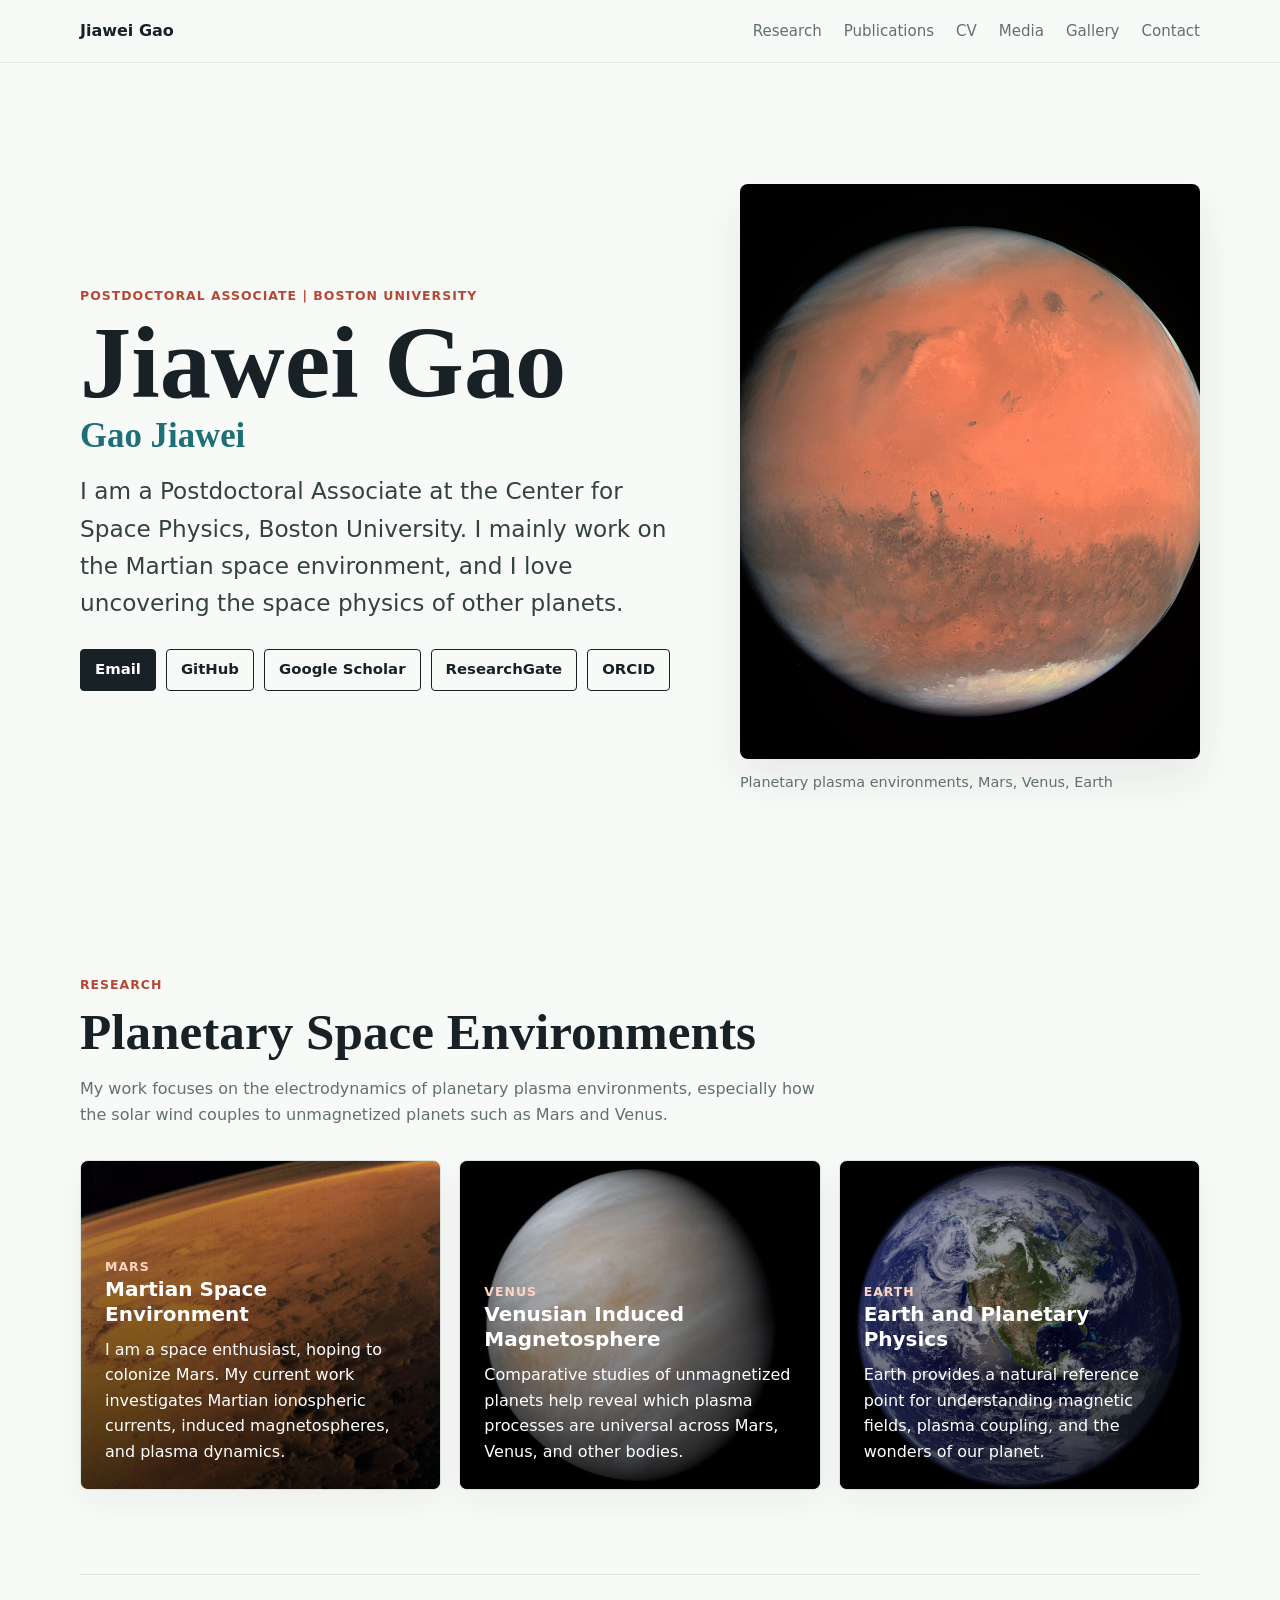
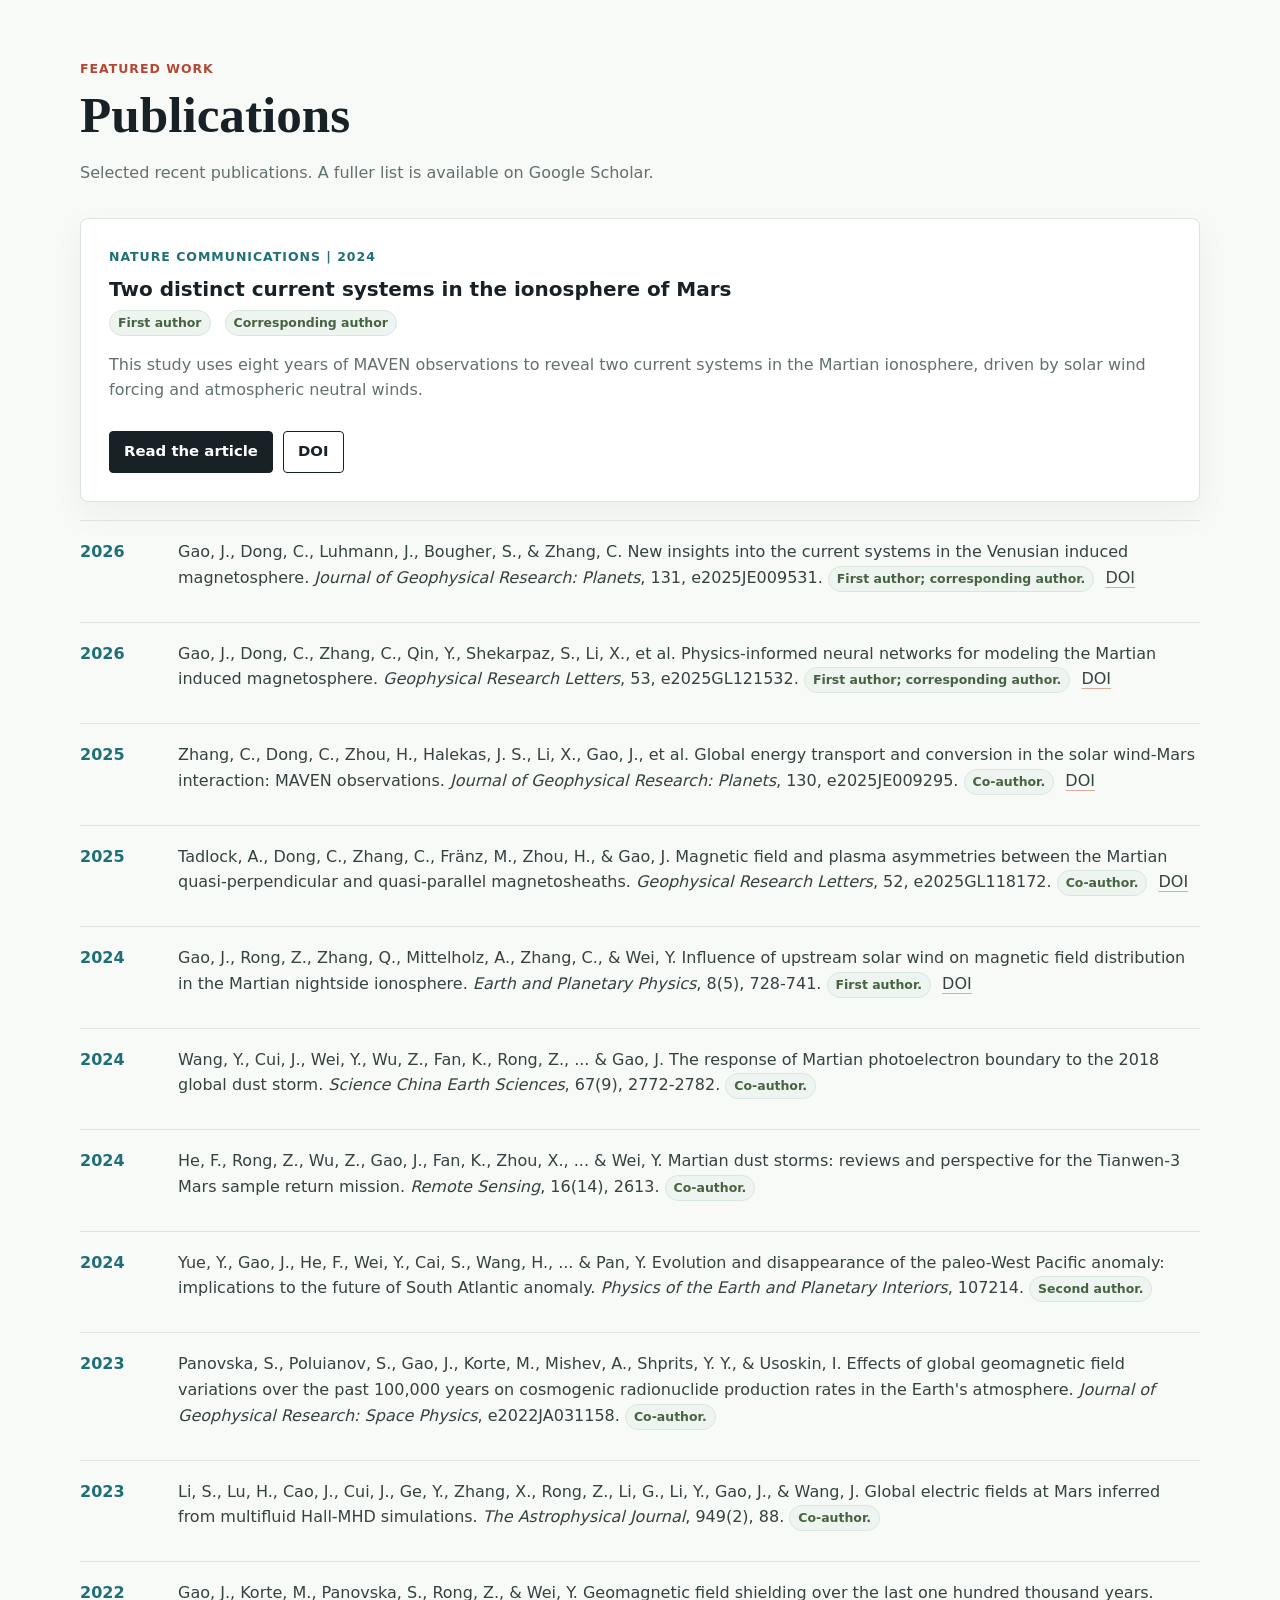
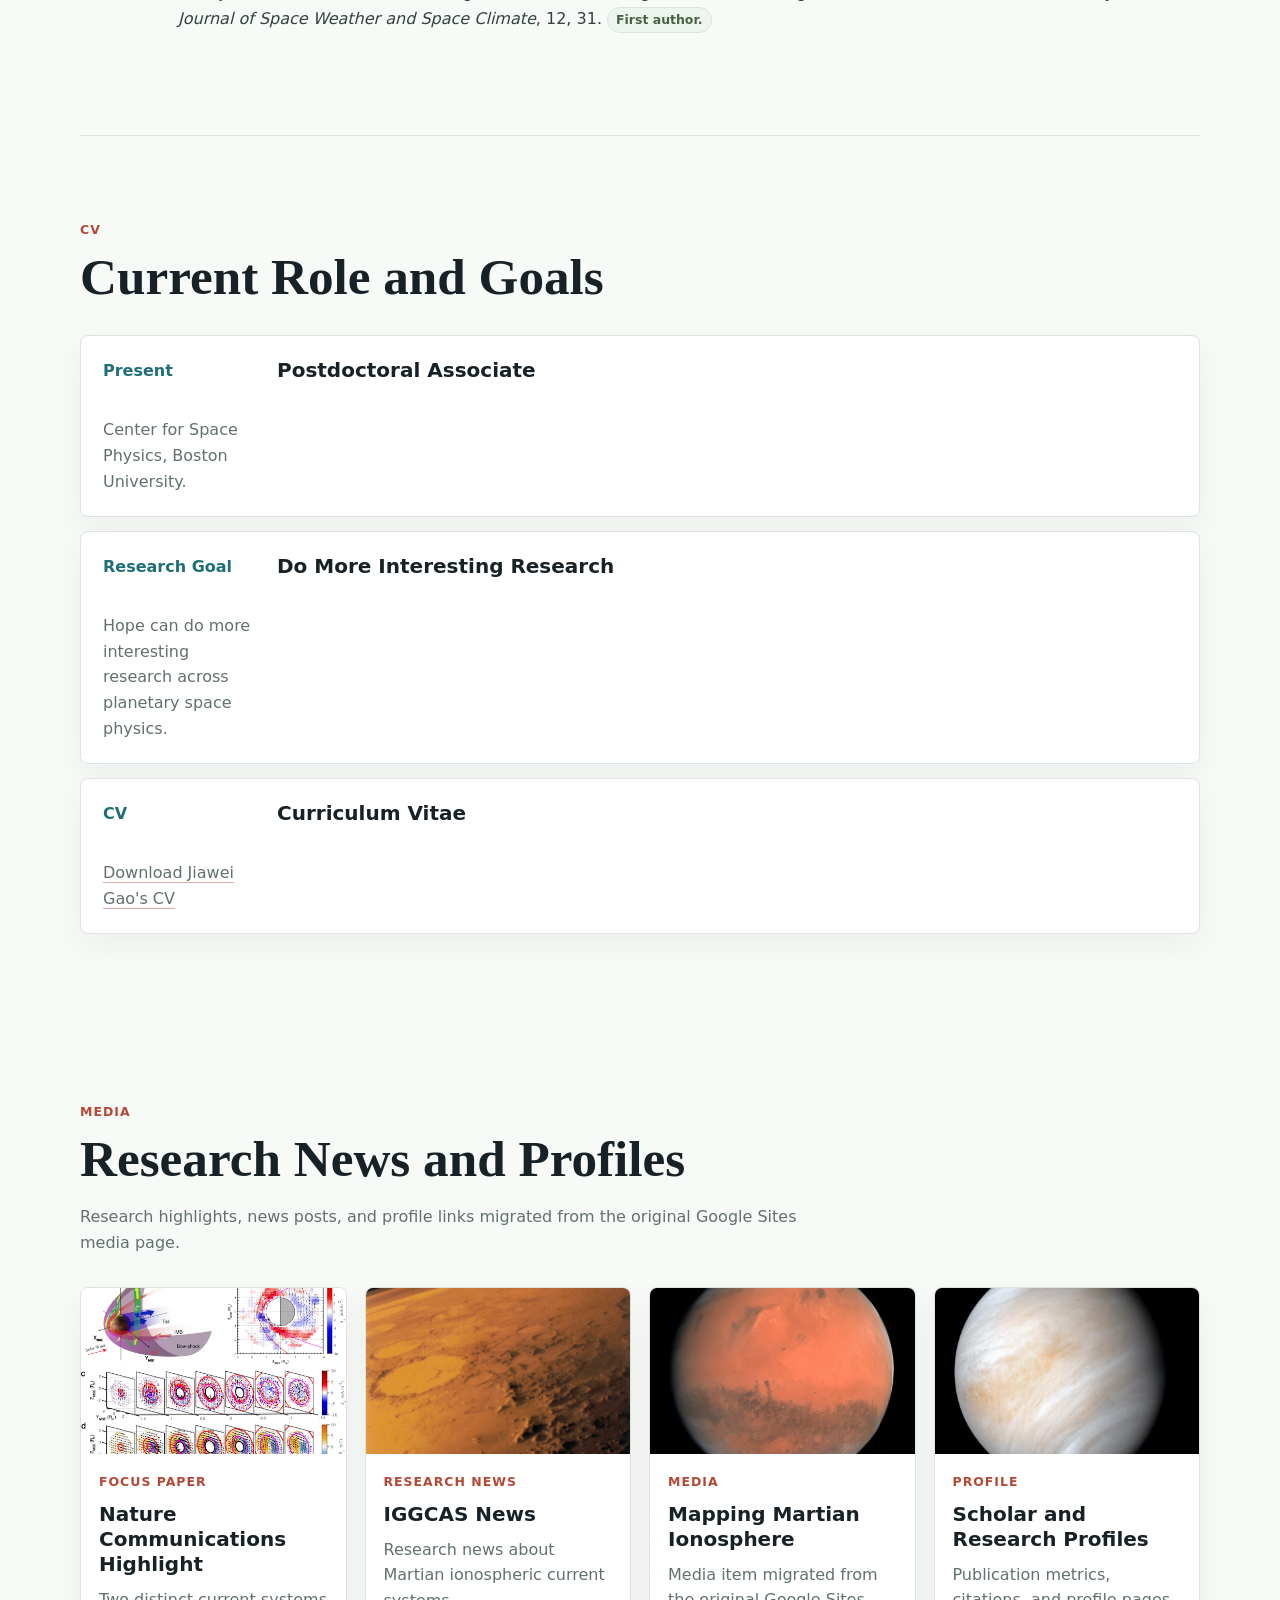
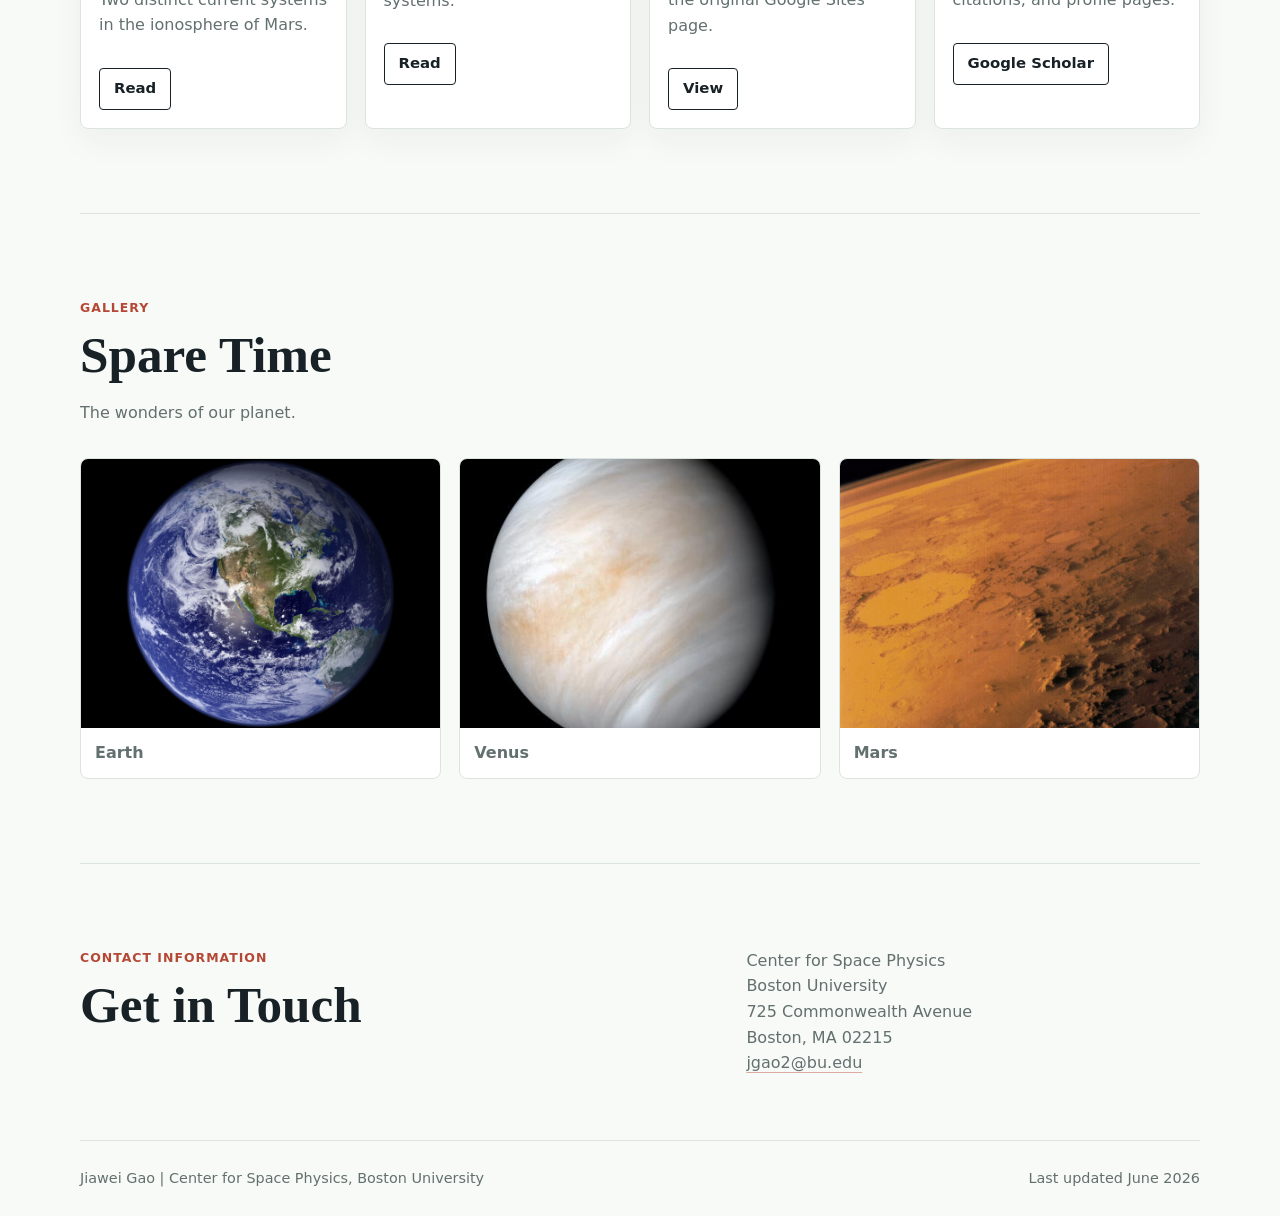
==== index.html @ 3b94fec4 "Update publication roles and remove news module" ====
<!doctype html>
<html lang="en">
  <head>
    <meta charset="utf-8">
    <meta name="viewport" content="width=device-width, initial-scale=1">
    <meta name="description" content="Jiawei Gao's academic homepage: planetary space environments, Martian ionosphere, and space plasma physics.">
    <title>Jiawei Gao | Planetary Space Physics</title>
    <link rel="stylesheet" href="styles.css">
  </head>
  <body>
    <header class="site-header">
      <a class="brand" href="#home" aria-label="Jiawei Gao home">Jiawei Gao</a>
      <nav class="nav" aria-label="Main navigation">
        <a href="#research">Research</a>
        <a href="#publications">Publications</a>
        <a href="#cv">CV</a>
        <a href="#media">Media</a>
        <a href="#gallery">Gallery</a>
        <a href="#contact">Contact</a>
      </nav>
    </header>

    <main id="home">
      <section class="hero" aria-labelledby="hero-title">
        <div class="hero-copy">
          <p class="eyebrow">Postdoctoral Associate | Boston University</p>
          <h1 id="hero-title">Jiawei Gao <span>Gao Jiawei</span></h1>
          <p class="lead">
            I am a Postdoctoral Associate at the Center for Space Physics, Boston
            University. I mainly work on the Martian space environment, and I love
            uncovering the space physics of other planets.
          </p>
          <div class="hero-actions" aria-label="Profile links">
            <a href="mailto:jgao2@bu.edu">Email</a>
            <a href="https://github.com/gaojiawei321">GitHub</a>
            <a href="https://scholar.google.com/citations?hl=en&user=bQGAVBQAAAAJ">Google Scholar</a>
            <a href="https://www.researchgate.net/profile/Jiawei-Gao-6">ResearchGate</a>
            <a href="https://orcid.org/0000-0003-4432-1132">ORCID</a>
          </div>
        </div>
        <figure class="hero-visual">
          <img
            src="assets/images/hero-mars.jpg"
            alt="Mars in true color">
          <figcaption>Planetary plasma environments, Mars, Venus, Earth</figcaption>
        </figure>
      </section>

      <section id="research" class="section" aria-labelledby="research-title">
        <div class="section-heading">
          <p class="section-kicker">Research</p>
          <h2 id="research-title">Planetary Space Environments</h2>
          <p>
            My work focuses on the electrodynamics of planetary plasma environments,
            especially how the solar wind couples to unmagnetized planets such as
            Mars and Venus.
          </p>
        </div>
        <div class="research-grid">
          <article class="research-card mars">
            <p class="tag">Mars</p>
            <h3>Martian Space Environment</h3>
            <p>
              I am a space enthusiast, hoping to colonize Mars. My current work
              investigates Martian ionospheric currents, induced magnetospheres,
              and plasma dynamics.
            </p>
          </article>
          <article class="research-card venus">
            <p class="tag">Venus</p>
            <h3>Venusian Induced Magnetosphere</h3>
            <p>
              Comparative studies of unmagnetized planets help reveal which
              plasma processes are universal across Mars, Venus, and other bodies.
            </p>
          </article>
          <article class="research-card earth">
            <p class="tag">Earth</p>
            <h3>Earth and Planetary Physics</h3>
            <p>
              Earth provides a natural reference point for understanding magnetic
              fields, plasma coupling, and the wonders of our planet.
            </p>
          </article>
        </div>
      </section>

      <section id="publications" class="section publications-section" aria-labelledby="publications-title">
        <div class="section-heading">
          <p class="section-kicker">Featured Work</p>
          <h2 id="publications-title">Publications</h2>
          <p>Selected recent publications. A fuller list is available on Google Scholar.</p>
        </div>
        <article class="publication">
          <p class="journal">Nature Communications | 2024</p>
          <h3>Two distinct current systems in the ionosphere of Mars</h3>
          <div class="role-tags">
            <span>First author</span>
            <span>Corresponding author</span>
          </div>
          <p>
            This study uses eight years of MAVEN observations to reveal two
            current systems in the Martian ionosphere, driven by solar wind
            forcing and atmospheric neutral winds.
          </p>
          <div class="publication-links">
            <a href="https://www.nature.com/articles/s41467-024-54073-9">Read the article</a>
            <a href="https://doi.org/10.1038/s41467-024-54073-9">DOI</a>
          </div>
        </article>
        <div class="publication-list">
          <article>
            <span>2026</span>
            <p>
              Gao, J., Dong, C., Luhmann, J., Bougher, S., & Zhang, C. New insights into the current systems in the Venusian induced magnetosphere. <em>Journal of Geophysical Research: Planets</em>, 131, e2025JE009531.
              <strong>First author; corresponding author.</strong>
              <a href="https://doi.org/10.1029/2025JE009531">DOI</a>
            </p>
          </article>
          <article>
            <span>2026</span>
            <p>
              Gao, J., Dong, C., Zhang, C., Qin, Y., Shekarpaz, S., Li, X., et al. Physics-informed neural networks for modeling the Martian induced magnetosphere. <em>Geophysical Research Letters</em>, 53, e2025GL121532.
              <strong>First author; corresponding author.</strong>
              <a href="https://doi.org/10.1029/2025GL121532">DOI</a>
            </p>
          </article>
          <article>
            <span>2025</span>
            <p>
              Zhang, C., Dong, C., Zhou, H., Halekas, J. S., Li, X., Gao, J., et al. Global energy transport and conversion in the solar wind-Mars interaction: MAVEN observations. <em>Journal of Geophysical Research: Planets</em>, 130, e2025JE009295.
              <strong>Co-author.</strong>
              <a href="https://doi.org/10.1029/2025JE009295">DOI</a>
            </p>
          </article>
          <article>
            <span>2025</span>
            <p>
              Tadlock, A., Dong, C., Zhang, C., Fränz, M., Zhou, H., & Gao, J. Magnetic field and plasma asymmetries between the Martian quasi-perpendicular and quasi-parallel magnetosheaths. <em>Geophysical Research Letters</em>, 52, e2025GL118172.
              <strong>Co-author.</strong>
              <a href="https://doi.org/10.1029/2025GL118172">DOI</a>
            </p>
          </article>
          <article>
            <span>2024</span>
            <p>
              Gao, J., Rong, Z., Zhang, Q., Mittelholz, A., Zhang, C., & Wei, Y. Influence of upstream solar wind on magnetic field distribution in the Martian nightside ionosphere. <em>Earth and Planetary Physics</em>, 8(5), 728-741.
              <strong>First author.</strong>
              <a href="https://doi.org/10.26464/epp2024052">DOI</a>
            </p>
          </article>
          <article>
            <span>2024</span>
            <p>Wang, Y., Cui, J., Wei, Y., Wu, Z., Fan, K., Rong, Z., ... & Gao, J. The response of Martian photoelectron boundary to the 2018 global dust storm. <em>Science China Earth Sciences</em>, 67(9), 2772-2782. <strong>Co-author.</strong></p>
          </article>
          <article>
            <span>2024</span>
            <p>He, F., Rong, Z., Wu, Z., Gao, J., Fan, K., Zhou, X., ... & Wei, Y. Martian dust storms: reviews and perspective for the Tianwen-3 Mars sample return mission. <em>Remote Sensing</em>, 16(14), 2613. <strong>Co-author.</strong></p>
          </article>
          <article>
            <span>2024</span>
            <p>Yue, Y., Gao, J., He, F., Wei, Y., Cai, S., Wang, H., ... & Pan, Y. Evolution and disappearance of the paleo-West Pacific anomaly: implications to the future of South Atlantic anomaly. <em>Physics of the Earth and Planetary Interiors</em>, 107214. <strong>Second author.</strong></p>
          </article>
          <article>
            <span>2023</span>
            <p>Panovska, S., Poluianov, S., Gao, J., Korte, M., Mishev, A., Shprits, Y. Y., & Usoskin, I. Effects of global geomagnetic field variations over the past 100,000 years on cosmogenic radionuclide production rates in the Earth's atmosphere. <em>Journal of Geophysical Research: Space Physics</em>, e2022JA031158. <strong>Co-author.</strong></p>
          </article>
          <article>
            <span>2023</span>
            <p>Li, S., Lu, H., Cao, J., Cui, J., Ge, Y., Zhang, X., Rong, Z., Li, G., Li, Y., Gao, J., & Wang, J. Global electric fields at Mars inferred from multifluid Hall-MHD simulations. <em>The Astrophysical Journal</em>, 949(2), 88. <strong>Co-author.</strong></p>
          </article>
          <article>
            <span>2022</span>
            <p>Gao, J., Korte, M., Panovska, S., Rong, Z., & Wei, Y. Geomagnetic field shielding over the last one hundred thousand years. <em>Journal of Space Weather and Space Climate</em>, 12, 31. <strong>First author.</strong></p>
          </article>
        </div>
      </section>

      <section id="cv" class="section cv-section" aria-labelledby="cv-title">
        <div class="section-heading">
          <p class="section-kicker">CV</p>
          <h2 id="cv-title">Current Role and Goals</h2>
        </div>
        <div class="timeline">
          <article>
            <span>Present</span>
            <h3>Postdoctoral Associate</h3>
            <p>Center for Space Physics, Boston University.</p>
          </article>
          <article>
            <span>Research Goal</span>
            <h3>Do More Interesting Research</h3>
            <p>Hope can do more interesting research across planetary space physics.</p>
          </article>
          <article>
            <span>CV</span>
            <h3>Curriculum Vitae</h3>
            <p><a href="assets/CV_JiaweiGao_202604.pdf">Download Jiawei Gao's CV</a></p>
          </article>
        </div>
      </section>

      <section id="media" class="section media-section" aria-labelledby="media-title">
        <div class="section-heading">
          <p class="section-kicker">Media</p>
          <h2 id="media-title">Research News and Profiles</h2>
          <p>
            Research highlights, news posts, and profile links migrated from the
            original Google Sites media page.
          </p>
        </div>
        <div class="media-grid">
          <article class="media-card">
            <img src="assets/images/media-nature-focus.jpg" alt="Nature Communications article preview">
            <div>
              <p class="tag">Focus Paper</p>
              <h3>Nature Communications Highlight</h3>
              <p>Two distinct current systems in the ionosphere of Mars.</p>
              <a href="https://www.nature.com/articles/s41467-024-54073-9">Read</a>
            </div>
          </article>
          <article class="media-card">
            <img src="assets/images/mars-atmosphere.jpg" alt="Mars atmosphere">
            <div>
              <p class="tag">Research News</p>
              <h3>IGGCAS News</h3>
              <p>Research news about Martian ionospheric current systems.</p>
              <a href="https://english.igg.cas.cn/rh/rp/202411/t20241120_695214.html">Read</a>
            </div>
          </article>
          <article class="media-card">
            <img src="assets/images/hero-mars.jpg" alt="Mars">
            <div>
              <p class="tag">Media</p>
              <h3>Mapping Martian Ionosphere</h3>
              <p>Media item migrated from the original Google Sites page.</p>
              <a href="https://sites.google.com/view/jiaweigao/media">View</a>
            </div>
          </article>
          <article class="media-card">
            <img src="assets/images/venus.png" alt="Venus">
            <div>
              <p class="tag">Profile</p>
              <h3>Scholar and Research Profiles</h3>
              <p>Publication metrics, citations, and profile pages.</p>
              <a href="https://scholar.google.com/citations?hl=en&user=bQGAVBQAAAAJ">Google Scholar</a>
            </div>
          </article>
        </div>
      </section>

      <section id="gallery" class="section gallery-section" aria-labelledby="gallery-title">
        <div class="section-heading">
          <p class="section-kicker">Gallery</p>
          <h2 id="gallery-title">Spare Time</h2>
          <p>The wonders of our planet.</p>
        </div>
        <div class="gallery-grid">
          <figure>
            <img src="assets/images/earth.jpg" alt="Earth from space">
            <figcaption>Earth</figcaption>
          </figure>
          <figure>
            <img src="assets/images/venus.png" alt="Venus">
            <figcaption>Venus</figcaption>
          </figure>
          <figure>
            <img src="assets/images/mars-atmosphere.jpg" alt="Mars with its atmosphere visible at the limb">
            <figcaption>Mars</figcaption>
          </figure>
        </div>
      </section>

      <section id="contact" class="section contact-section" aria-labelledby="contact-title">
        <div>
          <p class="section-kicker">Contact Information</p>
          <h2 id="contact-title">Get in Touch</h2>
        </div>
        <address>
          Center for Space Physics<br>
          Boston University<br>
          725 Commonwealth Avenue<br>
          Boston, MA 02215<br>
          <a href="mailto:jgao2@bu.edu">jgao2@bu.edu</a>
        </address>
      </section>
    </main>

    <footer class="site-footer">
      <p>Jiawei Gao | Center for Space Physics, Boston University</p>
      <p>Last updated June 2026</p>
    </footer>
  </body>
</html>
---- styles.css ----
:root {
  --ink: #172126;
  --muted: #62706f;
  --line: #dce4df;
  --paper: #f8faf7;
  --panel: #ffffff;
  --accent: #b54835;
  --accent-2: #1f6f78;
  --accent-3: #486341;
  --shadow: 0 20px 45px rgba(24, 36, 34, 0.08);
}

* {
  box-sizing: border-box;
}

html {
  scroll-behavior: smooth;
}

body {
  margin: 0;
  background: var(--paper);
  color: var(--ink);
  font-family: Inter, ui-sans-serif, system-ui, -apple-system, BlinkMacSystemFont, "Segoe UI", sans-serif;
  line-height: 1.6;
}

a {
  color: inherit;
  text-decoration-color: rgba(181, 72, 53, 0.45);
  text-decoration-thickness: 1px;
  text-underline-offset: 4px;
}

a:hover {
  color: var(--accent);
}

img {
  display: block;
  width: 100%;
}

.site-header {
  position: sticky;
  top: 0;
  z-index: 10;
  display: flex;
  align-items: center;
  justify-content: space-between;
  gap: 24px;
  padding: 18px max(24px, calc((100vw - 1120px) / 2));
  background: rgba(248, 250, 247, 0.88);
  border-bottom: 1px solid rgba(220, 228, 223, 0.85);
  backdrop-filter: blur(18px);
}

.brand {
  font-weight: 800;
  text-decoration: none;
  white-space: nowrap;
}

.nav {
  display: flex;
  align-items: center;
  justify-content: flex-end;
  flex-wrap: wrap;
  gap: 10px 22px;
  color: var(--muted);
  font-size: 0.94rem;
}

.nav a {
  text-decoration: none;
}

.hero,
.section,
.notice {
  width: min(1120px, calc(100% - 48px));
  margin: 0 auto;
}

.hero {
  display: grid;
  grid-template-columns: minmax(0, 1.05fr) minmax(320px, 0.8fr);
  gap: 56px;
  align-items: center;
  min-height: calc(100vh - 72px);
  padding: 72px 0 48px;
}

.eyebrow,
.section-kicker,
.tag,
.journal {
  margin: 0 0 10px;
  color: var(--accent);
  font-size: 0.78rem;
  font-weight: 800;
  letter-spacing: 0.08em;
  text-transform: uppercase;
}

h1,
h2,
h3,
p {
  margin-top: 0;
}

h1 {
  max-width: 760px;
  margin-bottom: 20px;
  font-family: Georgia, "Times New Roman", serif;
  font-size: clamp(3.25rem, 8vw, 6.6rem);
  line-height: 0.92;
  letter-spacing: 0;
}

h1 span {
  display: block;
  margin-top: 10px;
  color: var(--accent-2);
  font-size: 0.34em;
  font-family: inherit;
}

h2 {
  margin-bottom: 18px;
  font-family: Georgia, "Times New Roman", serif;
  font-size: clamp(2rem, 4vw, 3.25rem);
  line-height: 1.05;
}

h3 {
  margin-bottom: 10px;
  font-size: 1.25rem;
  line-height: 1.25;
}

.lead {
  max-width: 720px;
  color: #344240;
  font-size: clamp(1.15rem, 2vw, 1.45rem);
}

.hero-actions,
.publication-links,
.media-card a {
  display: flex;
  flex-wrap: wrap;
  gap: 10px;
  margin-top: 28px;
}

.hero-actions a,
.publication-links a,
.media-card a {
  display: inline-flex;
  min-height: 42px;
  align-items: center;
  justify-content: center;
  padding: 8px 14px;
  background: var(--ink);
  color: #fff;
  border: 1px solid var(--ink);
  border-radius: 4px;
  font-size: 0.93rem;
  font-weight: 700;
  text-decoration: none;
}

.hero-actions a:nth-child(n+2),
.publication-links a:nth-child(n+2) {
  background: transparent;
  color: var(--ink);
}

.hero-actions a:hover,
.publication-links a:hover,
.media-card a:hover {
  border-color: var(--accent);
  color: var(--accent);
}

.hero-visual {
  margin: 0;
}

.hero-visual img {
  aspect-ratio: 4 / 5;
  object-fit: cover;
  border-radius: 8px;
  box-shadow: var(--shadow);
}

.hero-visual figcaption {
  margin-top: 12px;
  color: var(--muted);
  font-size: 0.9rem;
}

.notice {
  padding: 28px;
  background: #fff7f2;
  border: 1px solid #f0d9cf;
  border-radius: 8px;
}

.notice p:last-child {
  margin-bottom: 0;
}

.section {
  padding: 84px 0;
  border-bottom: 1px solid var(--line);
}

.section-heading {
  max-width: 760px;
  margin-bottom: 32px;
}

.section-heading p:last-child {
  color: var(--muted);
}

.research-grid,
.gallery-grid {
  display: grid;
  grid-template-columns: repeat(3, minmax(0, 1fr));
  gap: 18px;
}

.research-card,
.publication,
.timeline article {
  background: var(--panel);
  border: 1px solid var(--line);
  border-radius: 8px;
  box-shadow: 0 12px 32px rgba(24, 36, 34, 0.05);
}

.research-card {
  min-height: 330px;
  display: flex;
  flex-direction: column;
  justify-content: flex-end;
  padding: 24px;
  color: #fff;
  background-size: cover;
  background-position: center;
  overflow: hidden;
  position: relative;
}

.research-card::before {
  content: "";
  position: absolute;
  inset: 0;
  background: linear-gradient(180deg, rgba(0, 0, 0, 0.08), rgba(0, 0, 0, 0.72));
}

.research-card > * {
  position: relative;
}

.research-card p {
  margin-bottom: 0;
}

.research-card .tag {
  color: #ffd4c4;
}

.mars {
  background-image: url("assets/images/mars-atmosphere.jpg");
}

.venus {
  background-image: url("assets/images/venus.png");
}

.earth {
  background-image: url("assets/images/earth.jpg");
}

.publication {
  padding: 28px;
  margin-bottom: 18px;
}

.publication p {
  color: var(--muted);
}

.publication .journal {
  color: var(--accent-2);
}

.role-tags {
  display: flex;
  flex-wrap: wrap;
  gap: 8px;
  margin: -2px 0 16px;
}

.role-tags span,
.publication-list strong {
  display: inline-flex;
  align-items: center;
  margin-right: 6px;
  padding: 2px 8px;
  background: #eef5f1;
  color: var(--accent-3);
  border: 1px solid #d8e6dd;
  border-radius: 999px;
  font-size: 0.78rem;
  font-weight: 800;
  line-height: 1.6;
}

.publication-list {
  display: grid;
  gap: 12px;
}

.publication-list article {
  display: grid;
  grid-template-columns: 80px 1fr;
  gap: 18px;
  padding: 18px 0;
  border-top: 1px solid var(--line);
}

.publication-list span {
  color: var(--accent-2);
  font-weight: 800;
}

.publication-list p {
  margin-bottom: 0;
  color: #344240;
}

.cv-section {
  border-bottom: 0;
}

.timeline {
  display: grid;
  gap: 14px;
}

.timeline article {
  display: grid;
  grid-template-columns: 150px 1fr;
  gap: 24px;
  padding: 22px;
}

.timeline span {
  color: var(--accent-2);
  font-weight: 800;
}

.timeline p {
  margin-bottom: 0;
  color: var(--muted);
}

.contact-section {
  display: grid;
  grid-template-columns: 0.58fr 0.42fr;
  gap: 40px;
  align-items: start;
}

.contact-section address {
  color: var(--muted);
}

.media-grid {
  display: grid;
  grid-template-columns: repeat(4, minmax(0, 1fr));
  gap: 18px;
}

.media-card {
  overflow: hidden;
  background: var(--panel);
  border: 1px solid var(--line);
  border-radius: 8px;
  box-shadow: 0 12px 32px rgba(24, 36, 34, 0.05);
}

.media-card img {
  aspect-ratio: 16 / 10;
  object-fit: cover;
}

.media-card div {
  padding: 18px;
}

.media-card p:not(.tag) {
  color: var(--muted);
}

.media-card a {
  width: fit-content;
  margin-top: 14px;
  background: transparent;
  color: var(--ink);
}

.gallery-grid figure {
  margin: 0;
  overflow: hidden;
  background: var(--panel);
  border: 1px solid var(--line);
  border-radius: 8px;
}

.gallery-grid img {
  aspect-ratio: 4 / 3;
  object-fit: cover;
}

.gallery-grid figcaption {
  padding: 12px 14px;
  color: var(--muted);
  font-weight: 700;
}

.contact-section {
  padding-bottom: 64px;
}

address {
  font-style: normal;
}

.site-footer {
  display: flex;
  justify-content: space-between;
  gap: 20px;
  padding: 26px max(24px, calc((100vw - 1120px) / 2));
  color: var(--muted);
  font-size: 0.9rem;
}

.site-footer p {
  margin: 0;
}

@media (max-width: 860px) {
  .site-header {
    align-items: flex-start;
    flex-direction: column;
  }

  .nav {
    justify-content: flex-start;
  }

  .hero {
    grid-template-columns: 1fr;
    min-height: auto;
    padding-top: 48px;
  }

  .hero-visual img {
    aspect-ratio: 16 / 10;
  }

  .research-grid,
  .gallery-grid,
  .media-grid,
  .media-section,
  .contact-section {
    grid-template-columns: 1fr;
  }

  .publication-list article {
    grid-template-columns: 1fr;
    gap: 6px;
  }

  .timeline article {
    grid-template-columns: 1fr;
    gap: 8px;
  }
}

@media (max-width: 560px) {
  .hero,
  .section,
  .notice {
    width: min(100% - 32px, 1120px);
  }

  .hero-actions a,
  .publication-links a,
  .media-link {
    width: 100%;
  }

  .site-footer {
    flex-direction: column;
  }
}
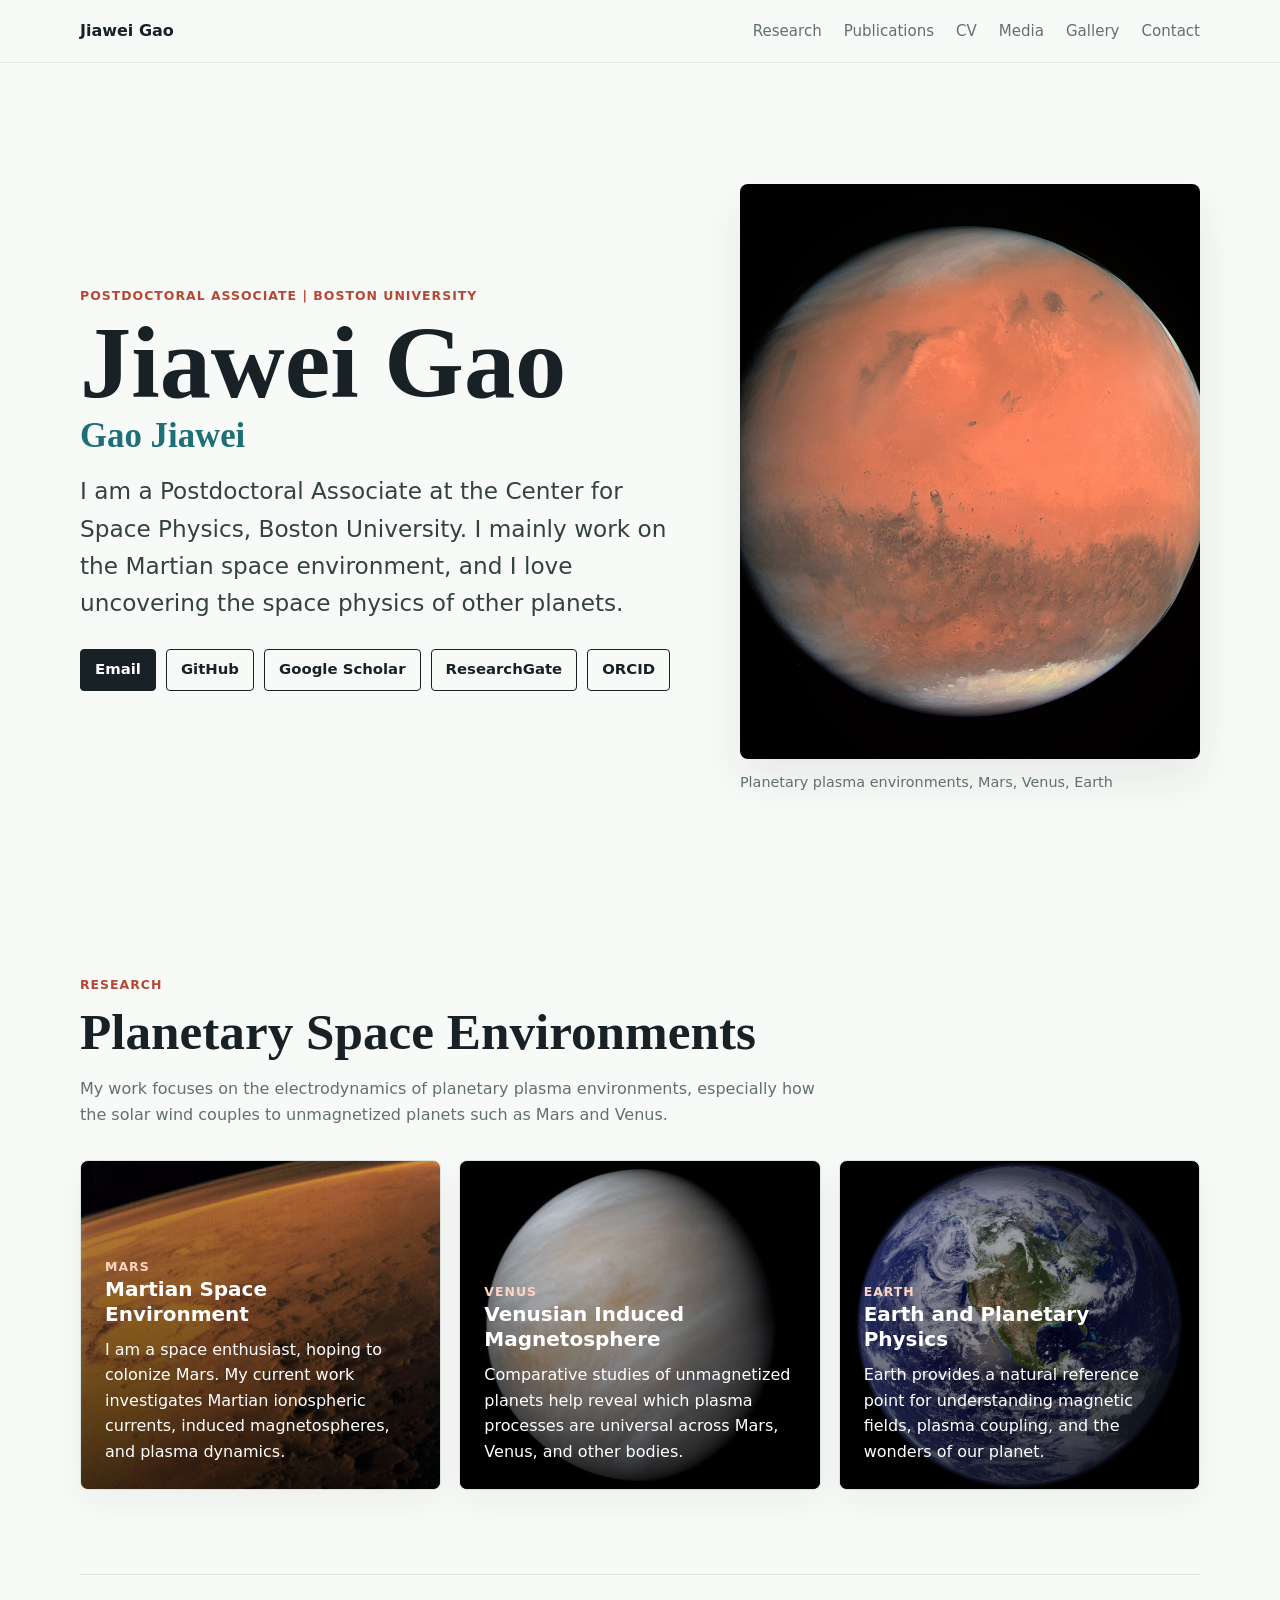
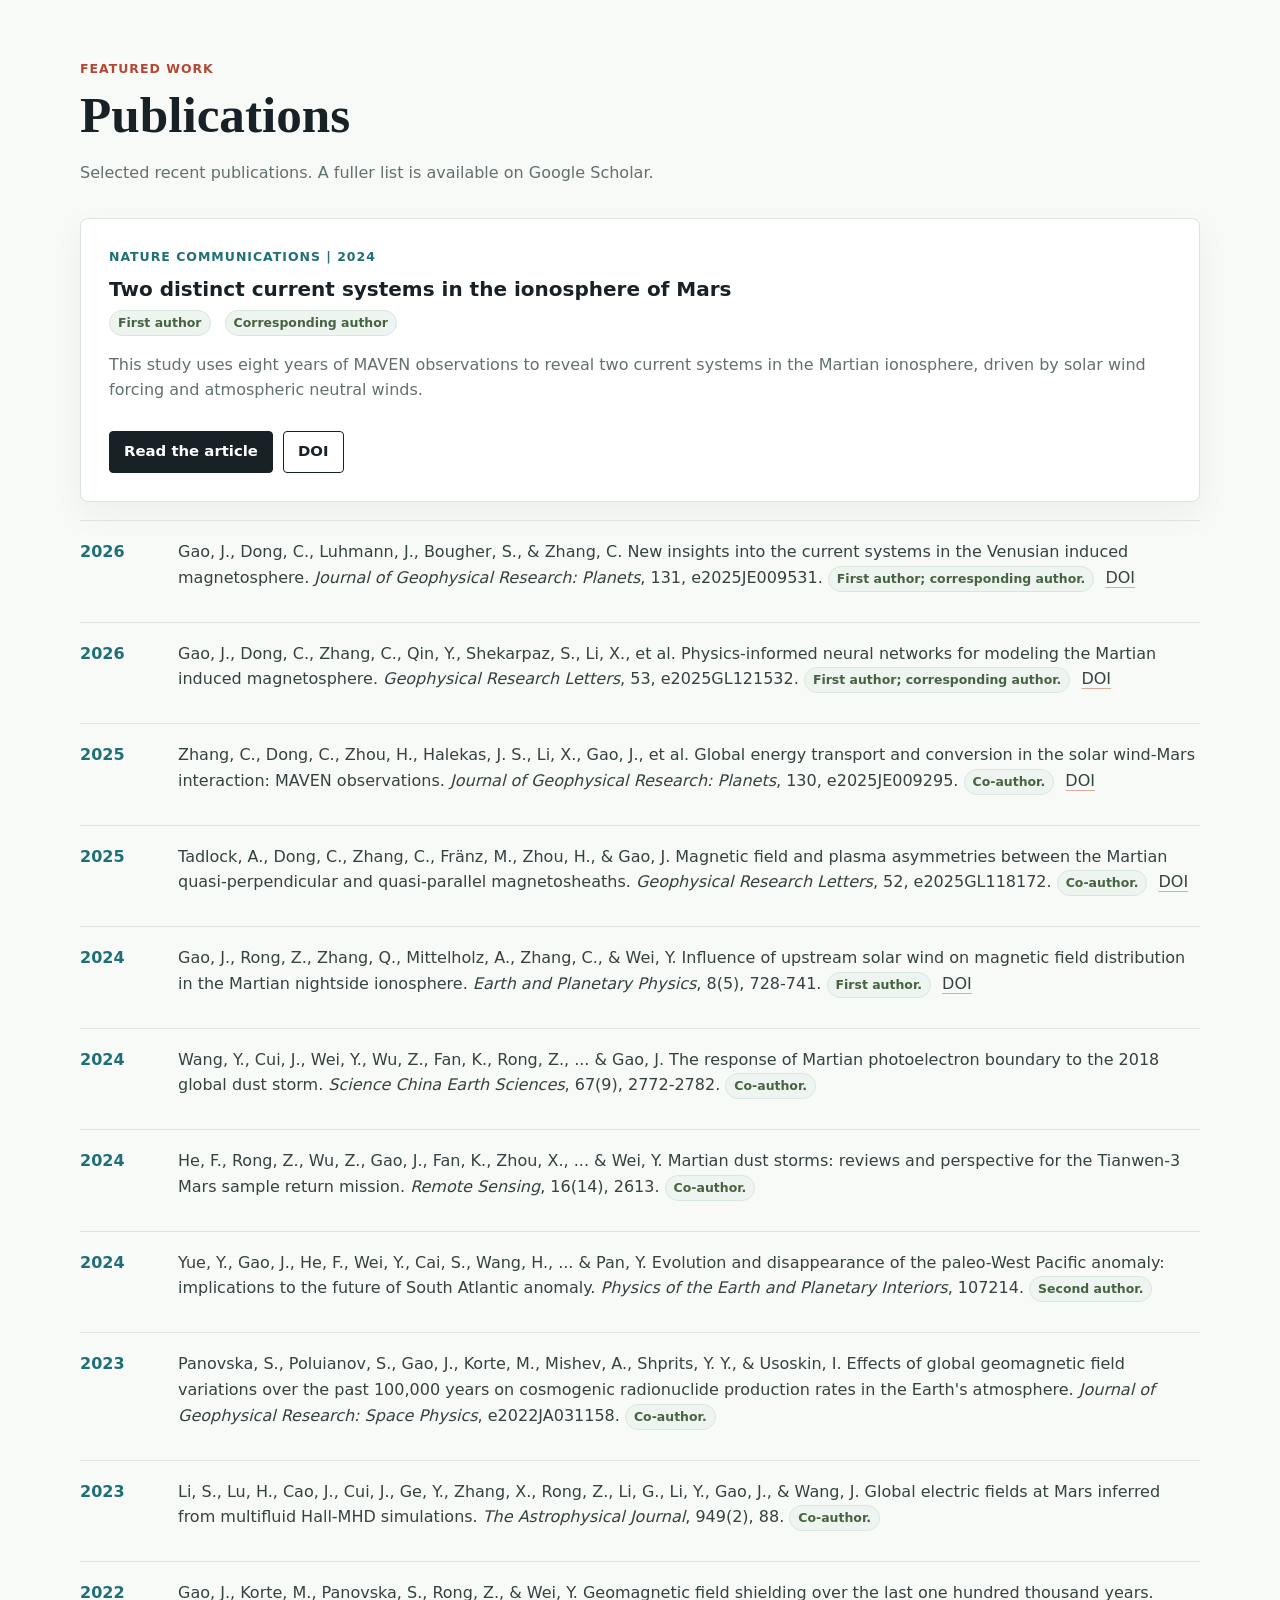
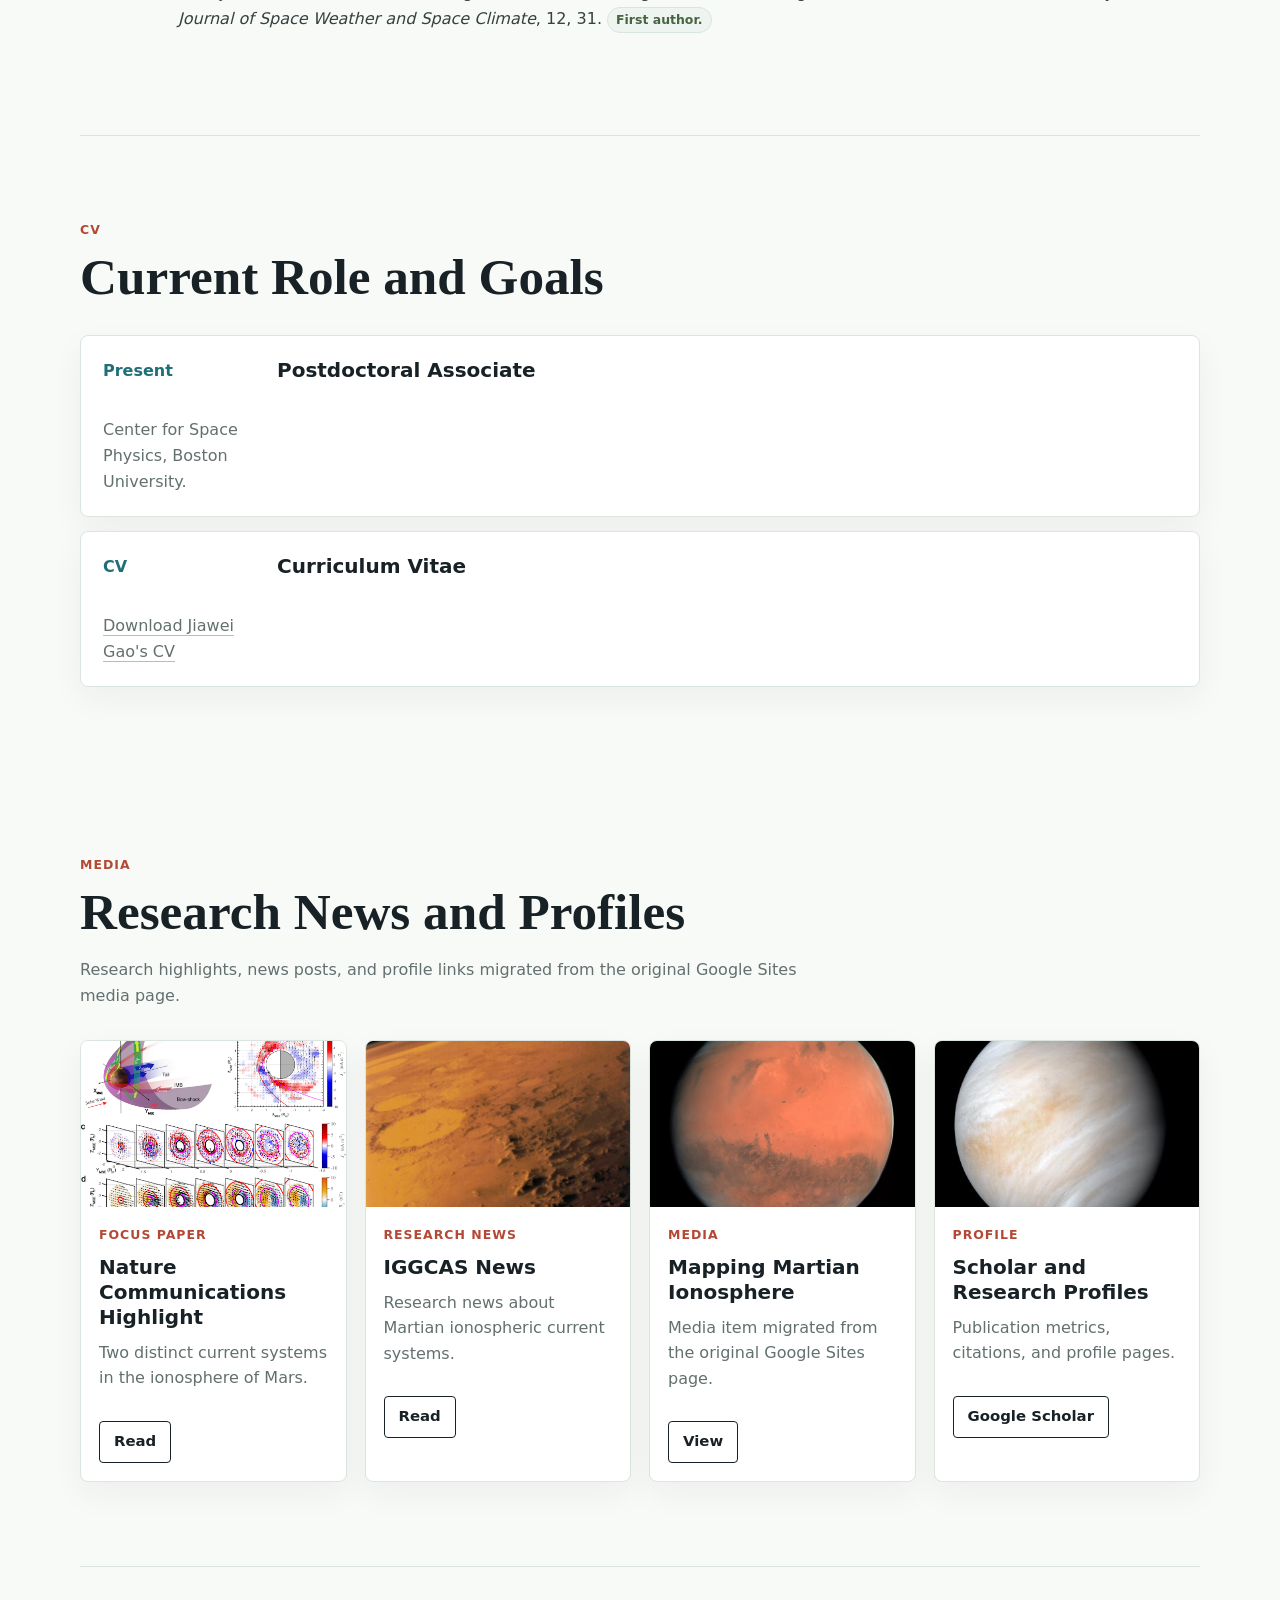
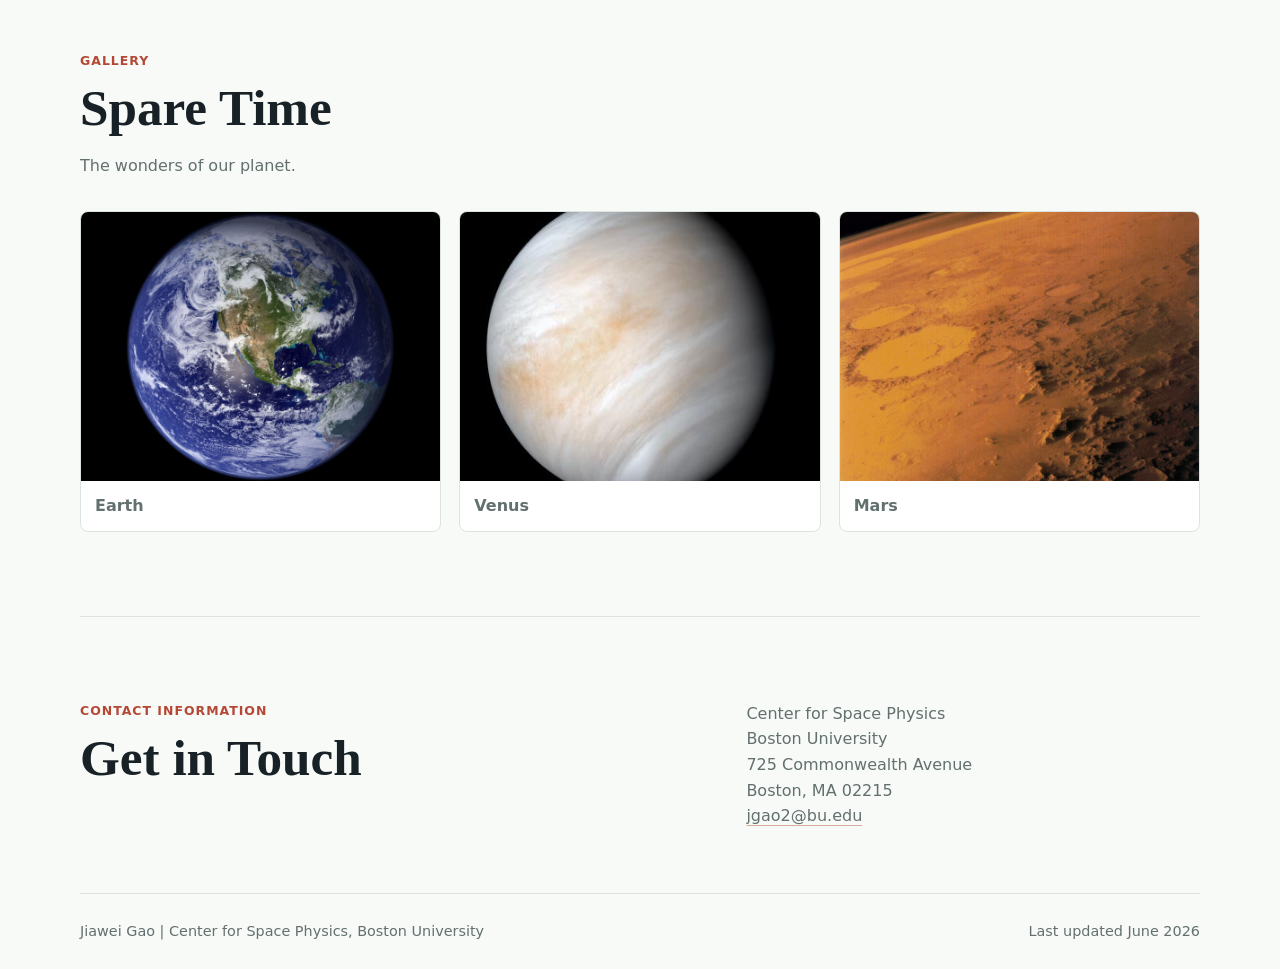
==== commit b547385c: "Remove research goal from CV section" ====
--- a/index.html
+++ b/index.html
@@ -188,11 +188,6 @@
             <p>Center for Space Physics, Boston University.</p>
           </article>
           <article>
-            <span>Research Goal</span>
-            <h3>Do More Interesting Research</h3>
-            <p>Hope can do more interesting research across planetary space physics.</p>
-          </article>
-          <article>
             <span>CV</span>
             <h3>Curriculum Vitae</h3>
             <p><a href="assets/CV_JiaweiGao_202604.pdf">Download Jiawei Gao's CV</a></p>
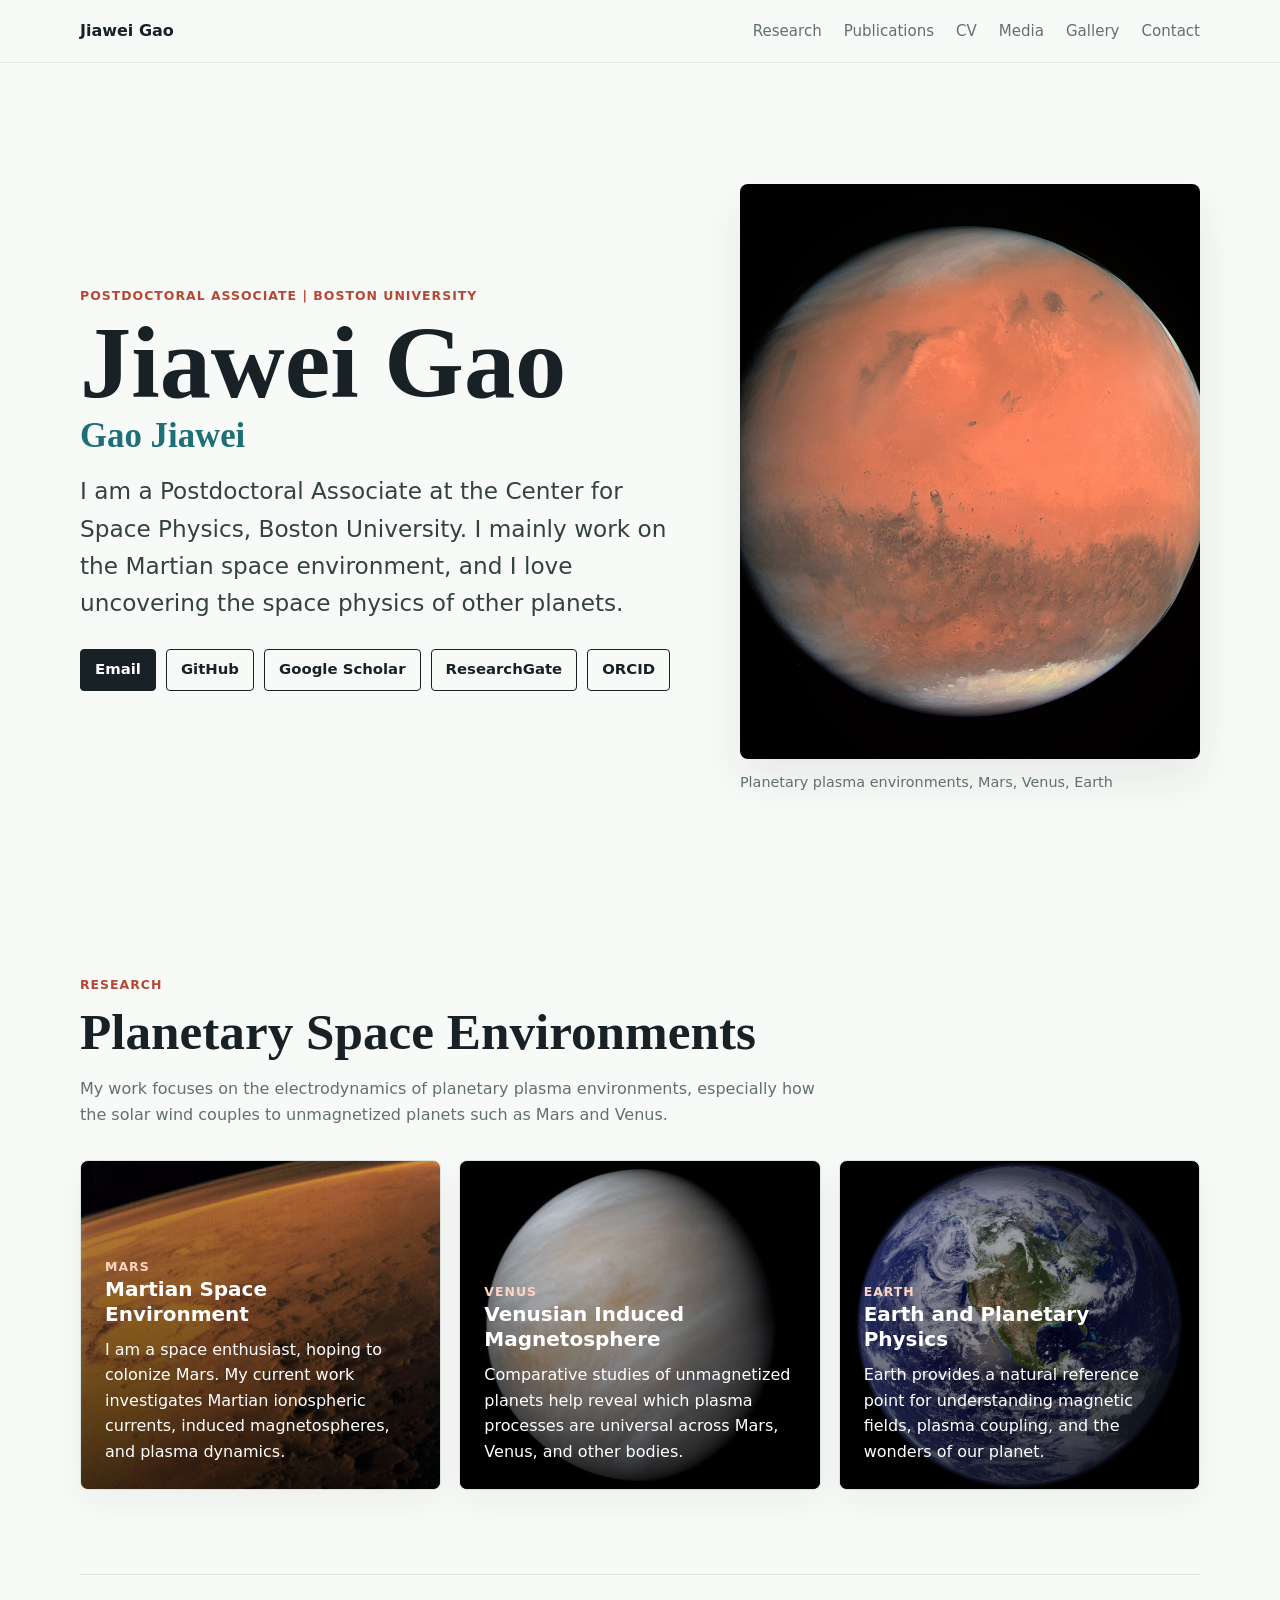
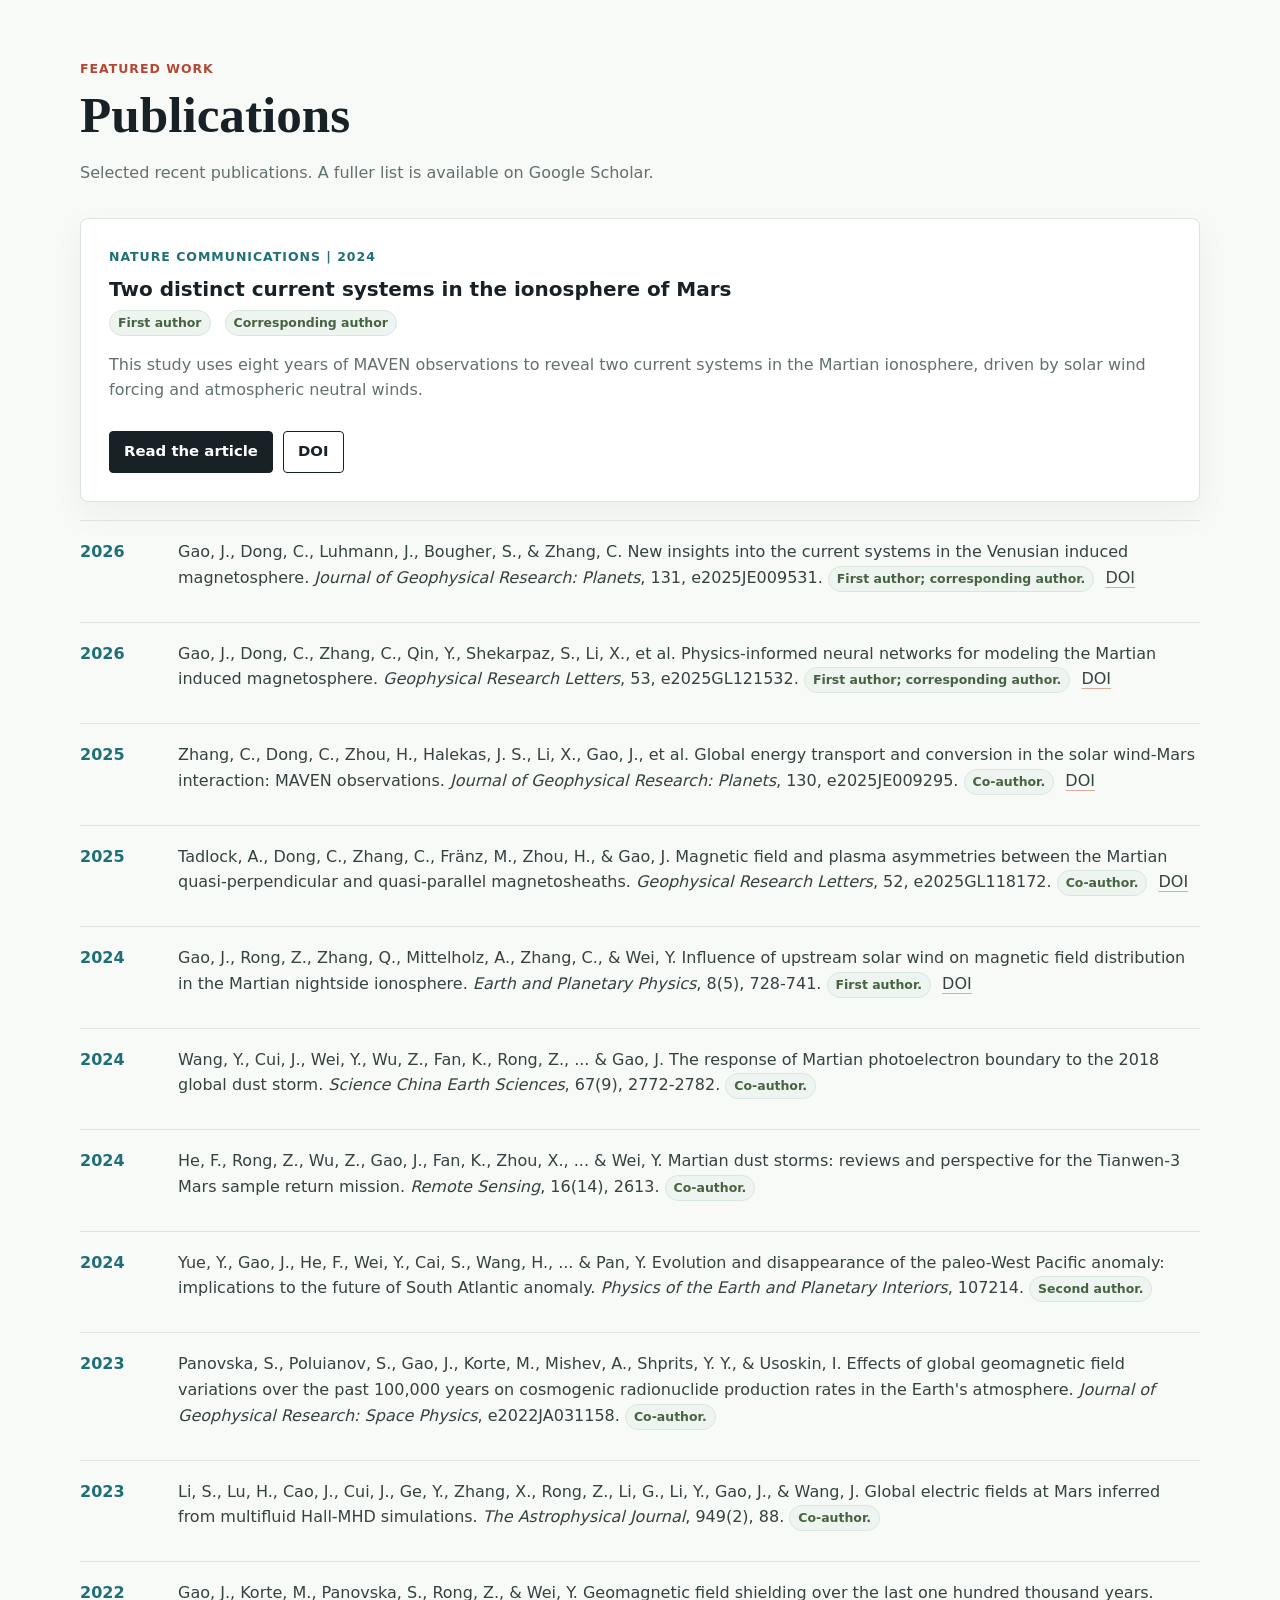
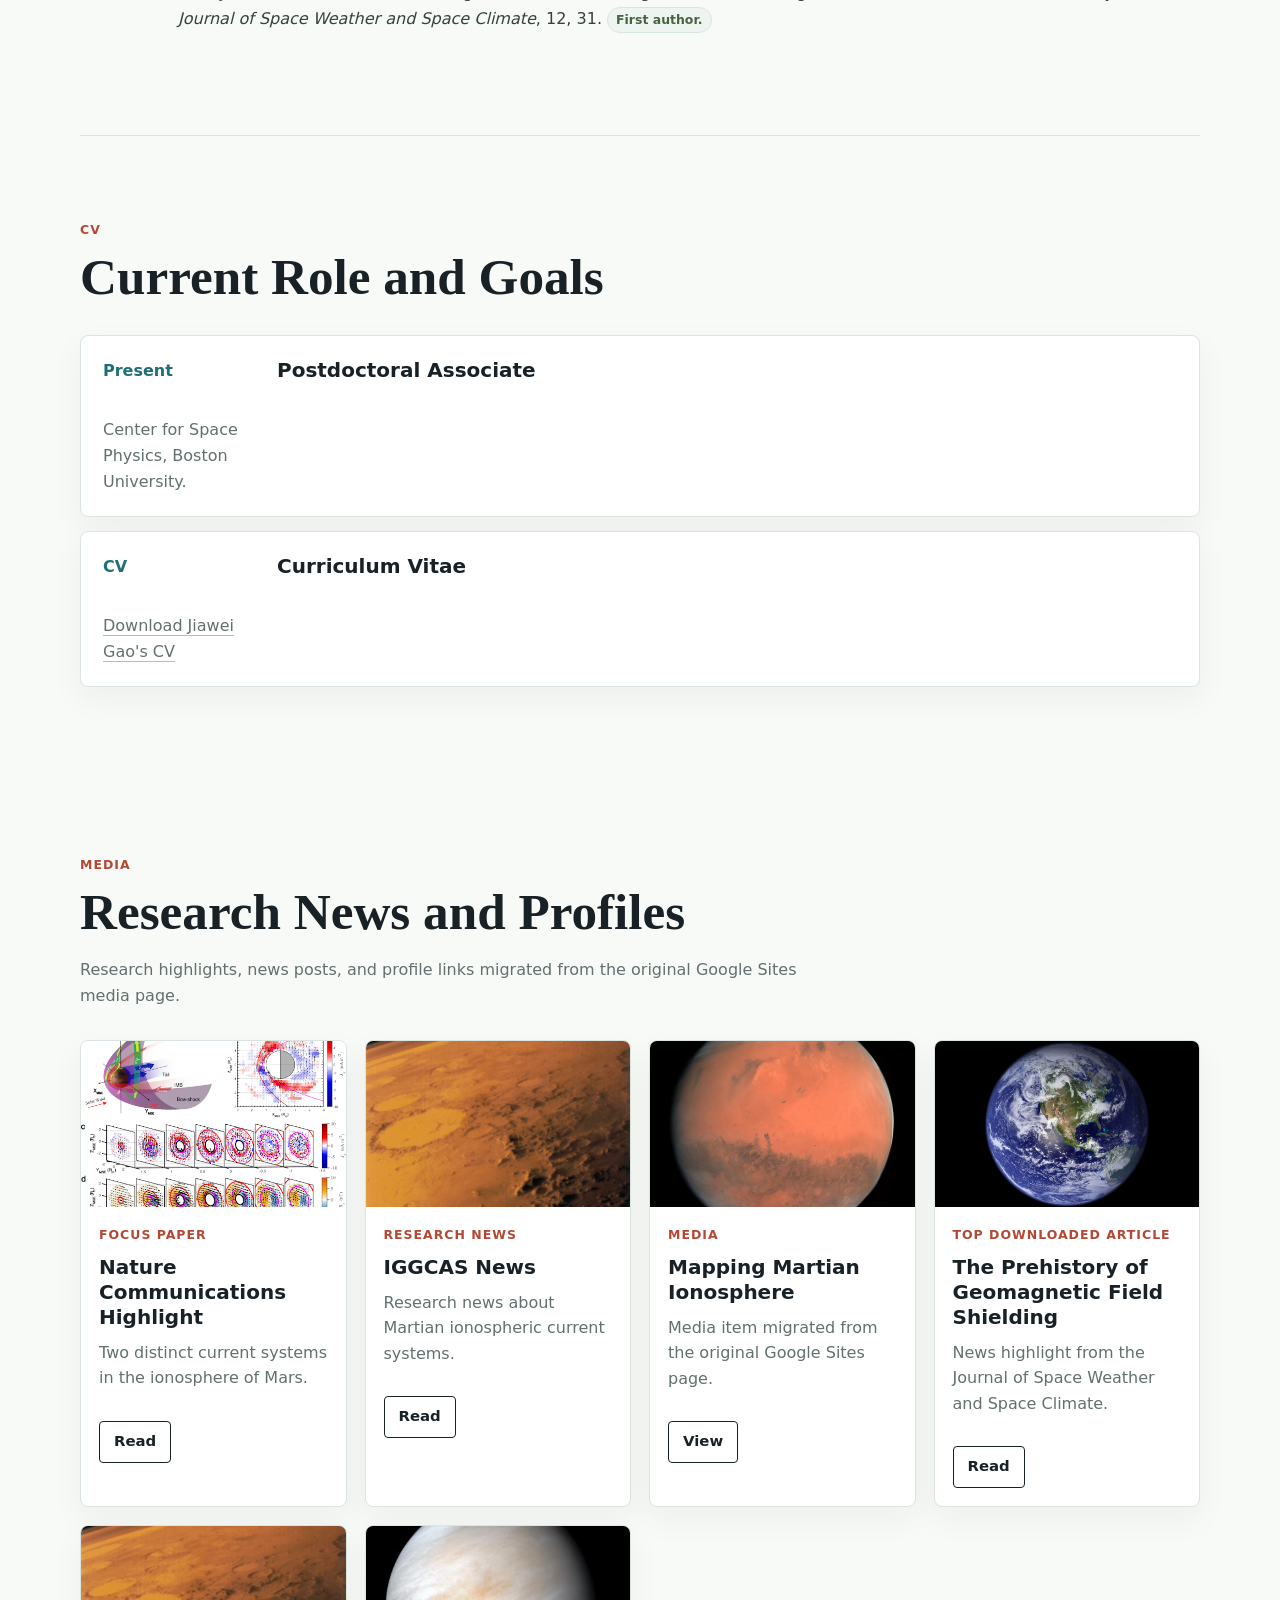
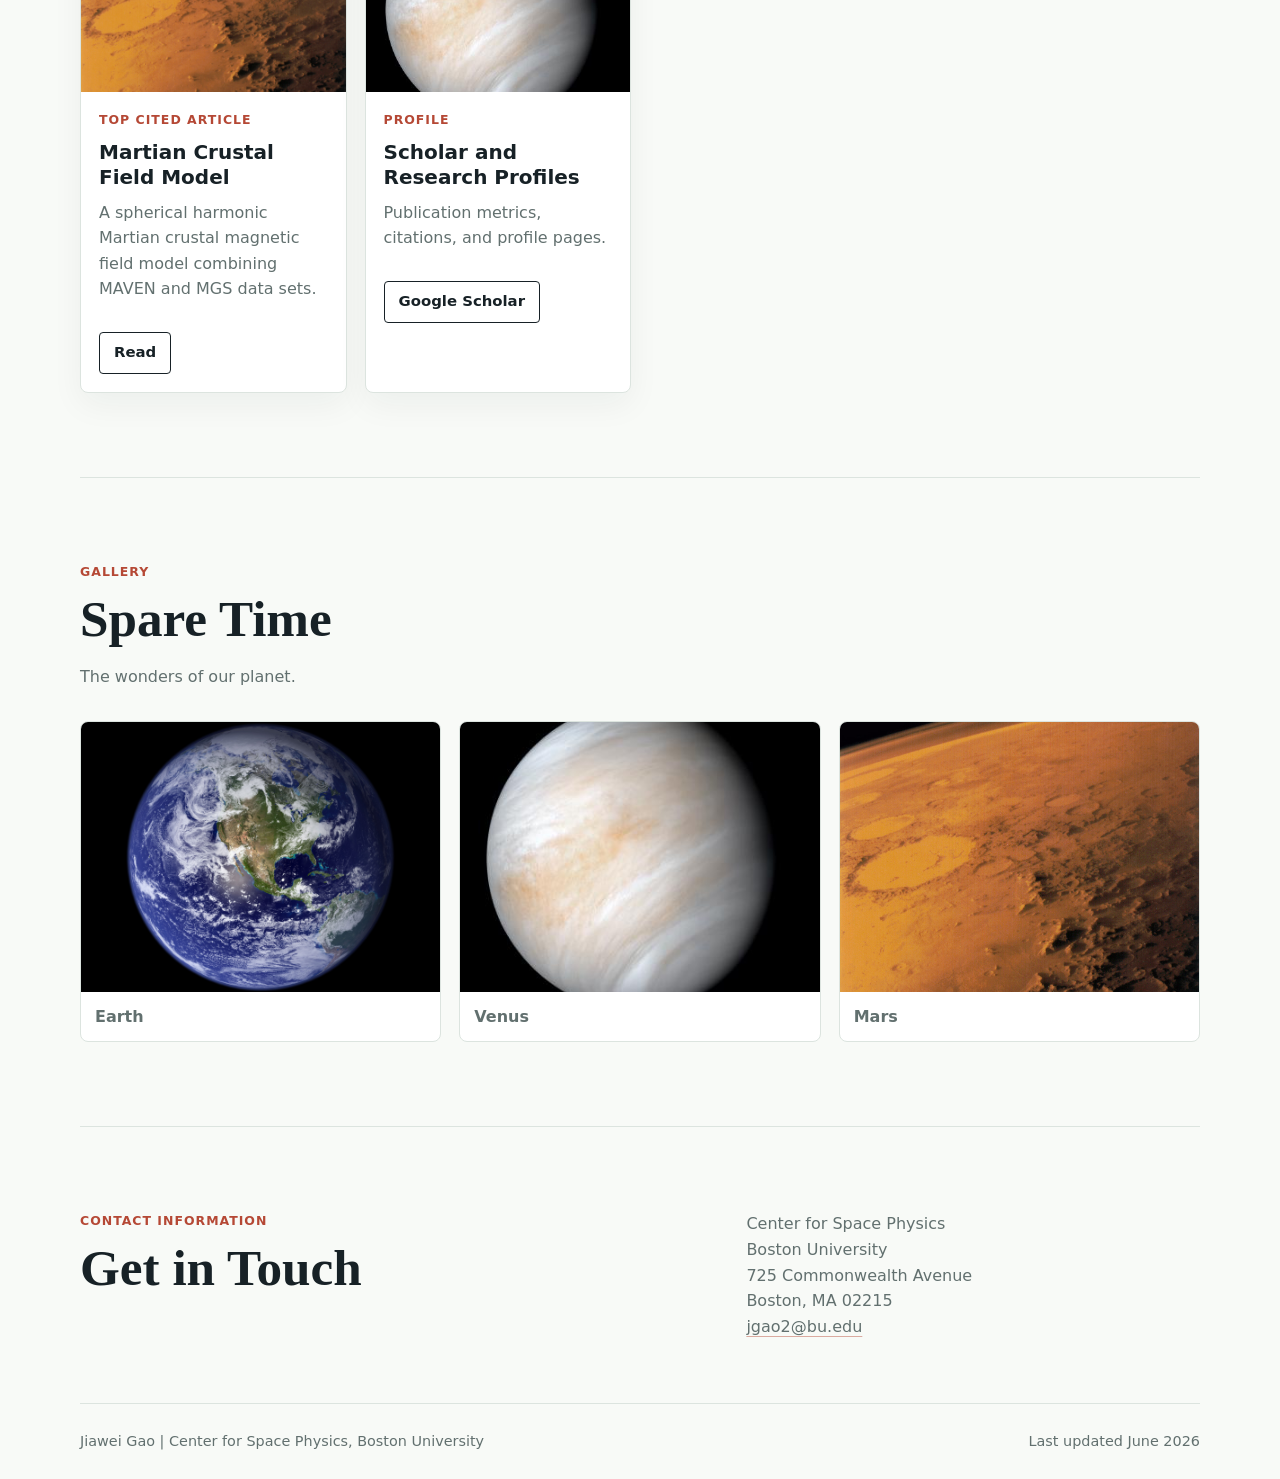
==== commit a0850de0: "Add media cards for geomagnetic shielding and crustal field model" ====
--- a/index.html
+++ b/index.html
@@ -233,6 +233,24 @@
             </div>
           </article>
           <article class="media-card">
+            <img src="assets/images/earth.jpg" alt="Earth from space">
+            <div>
+              <p class="tag">Top Downloaded Article</p>
+              <h3>The Prehistory of Geomagnetic Field Shielding</h3>
+              <p>News highlight from the Journal of Space Weather and Space Climate.</p>
+              <a href="https://www.swsc-journal.org/news/349-the-prehistory-of-geomagnetic-field-shielding">Read</a>
+            </div>
+          </article>
+          <article class="media-card">
+            <img src="assets/images/mars-atmosphere.jpg" alt="Mars atmosphere">
+            <div>
+              <p class="tag">Top Cited Article</p>
+              <h3>Martian Crustal Field Model</h3>
+              <p>A spherical harmonic Martian crustal magnetic field model combining MAVEN and MGS data sets.</p>
+              <a href="https://doi.org/10.1029/2021EA001860">Read</a>
+            </div>
+          </article>
+          <article class="media-card">
             <img src="assets/images/venus.png" alt="Venus">
             <div>
               <p class="tag">Profile</p>
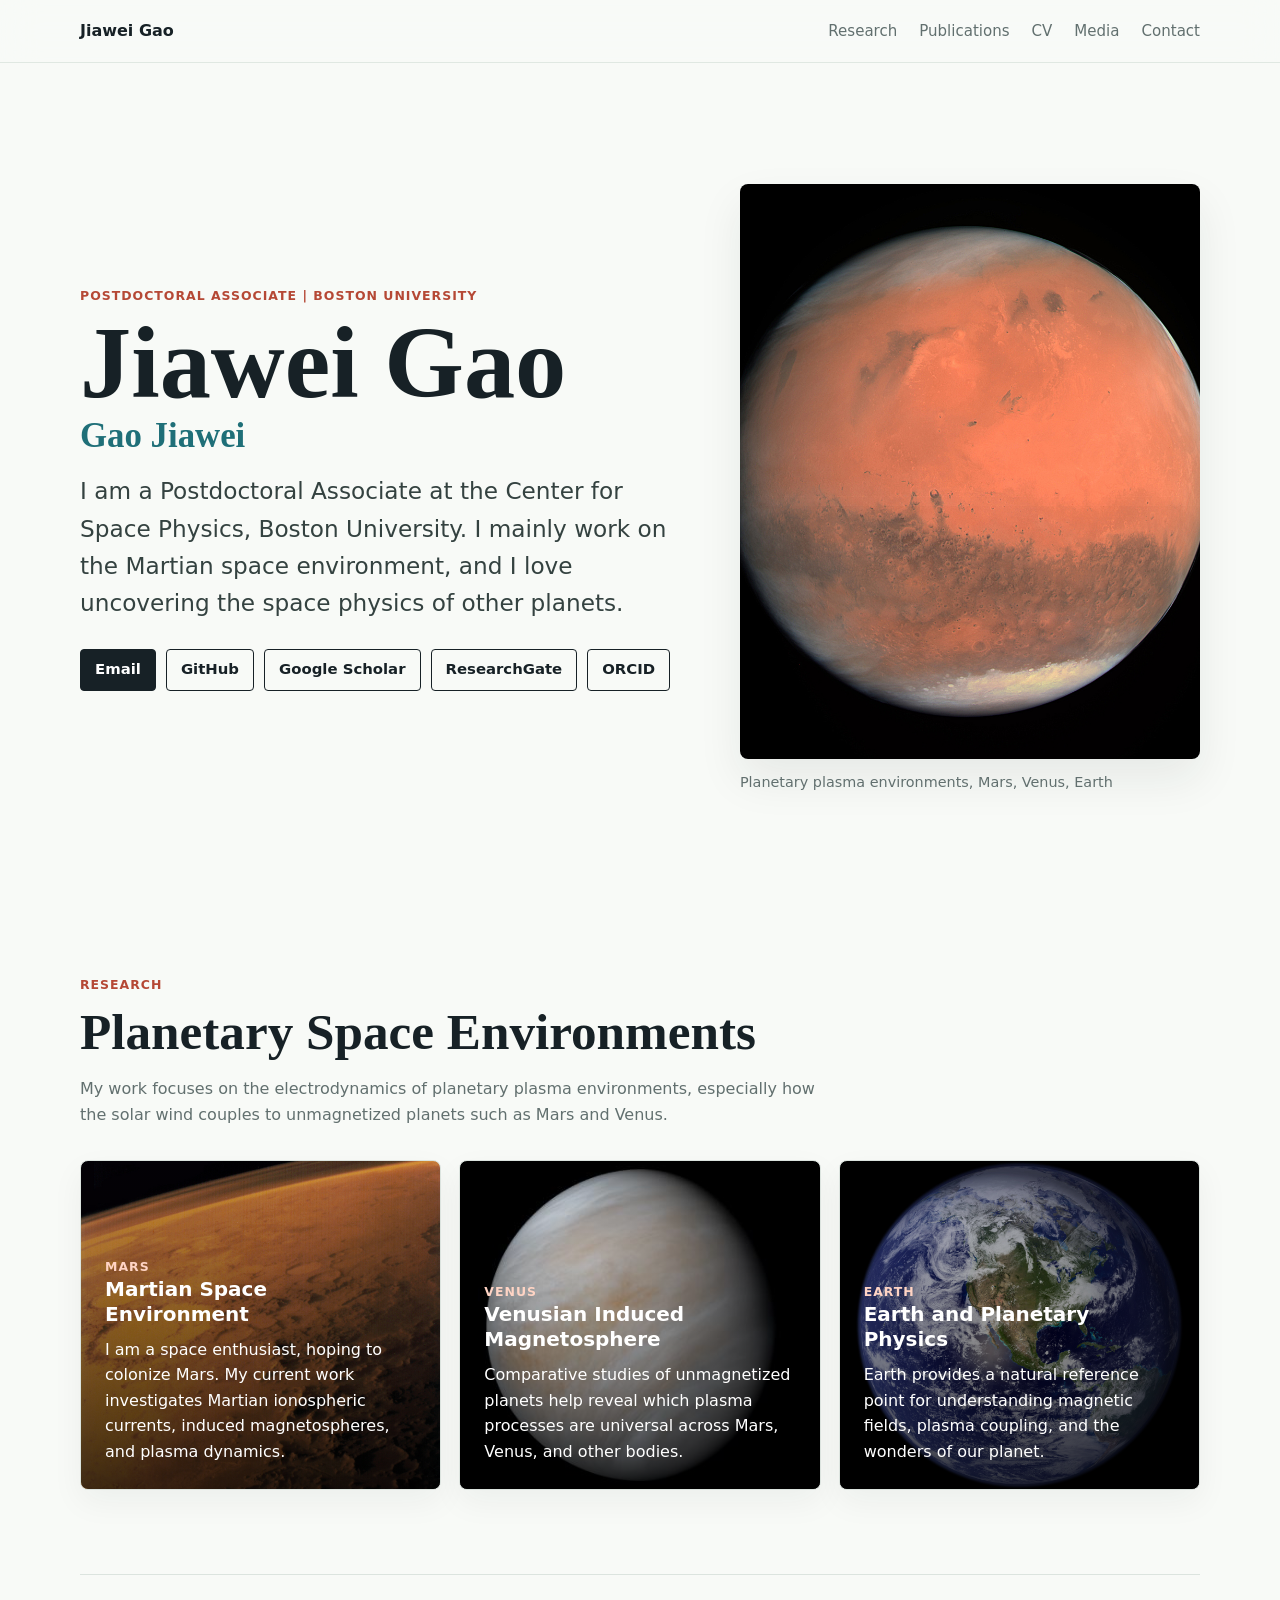
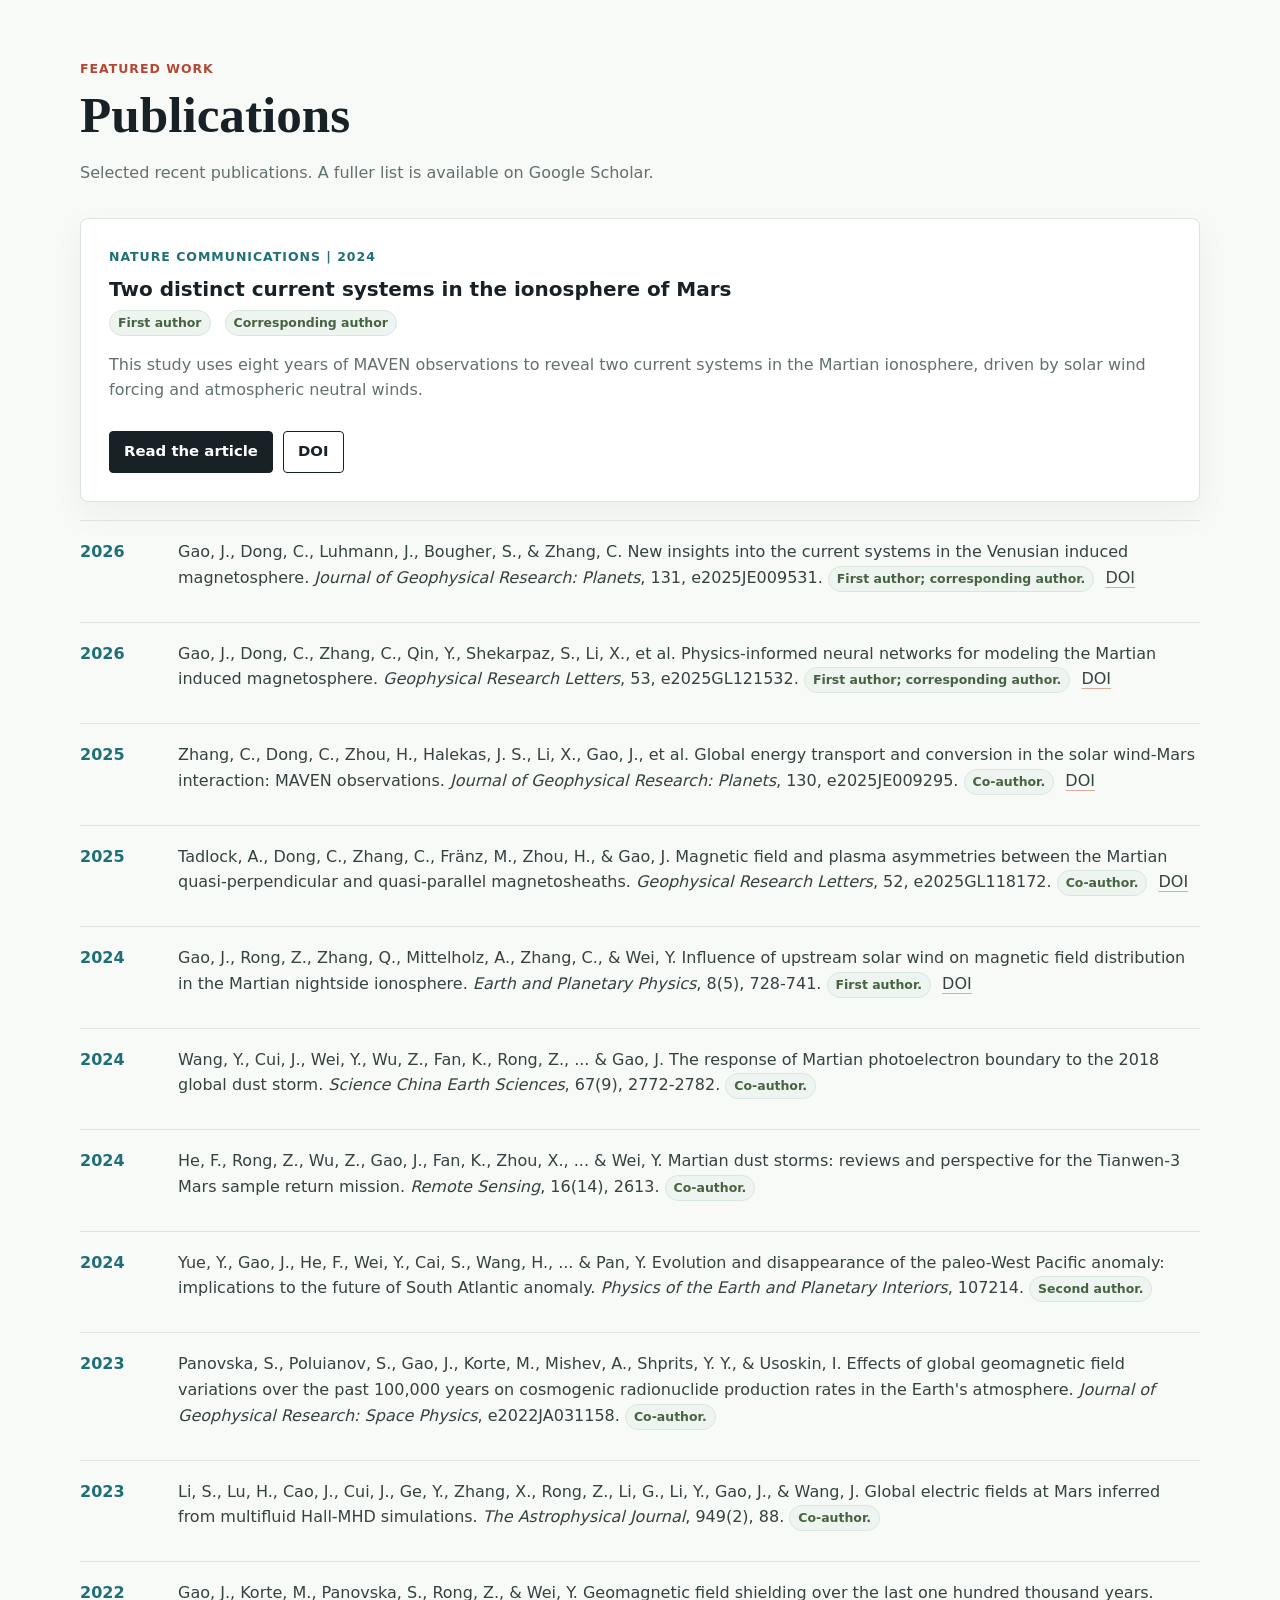
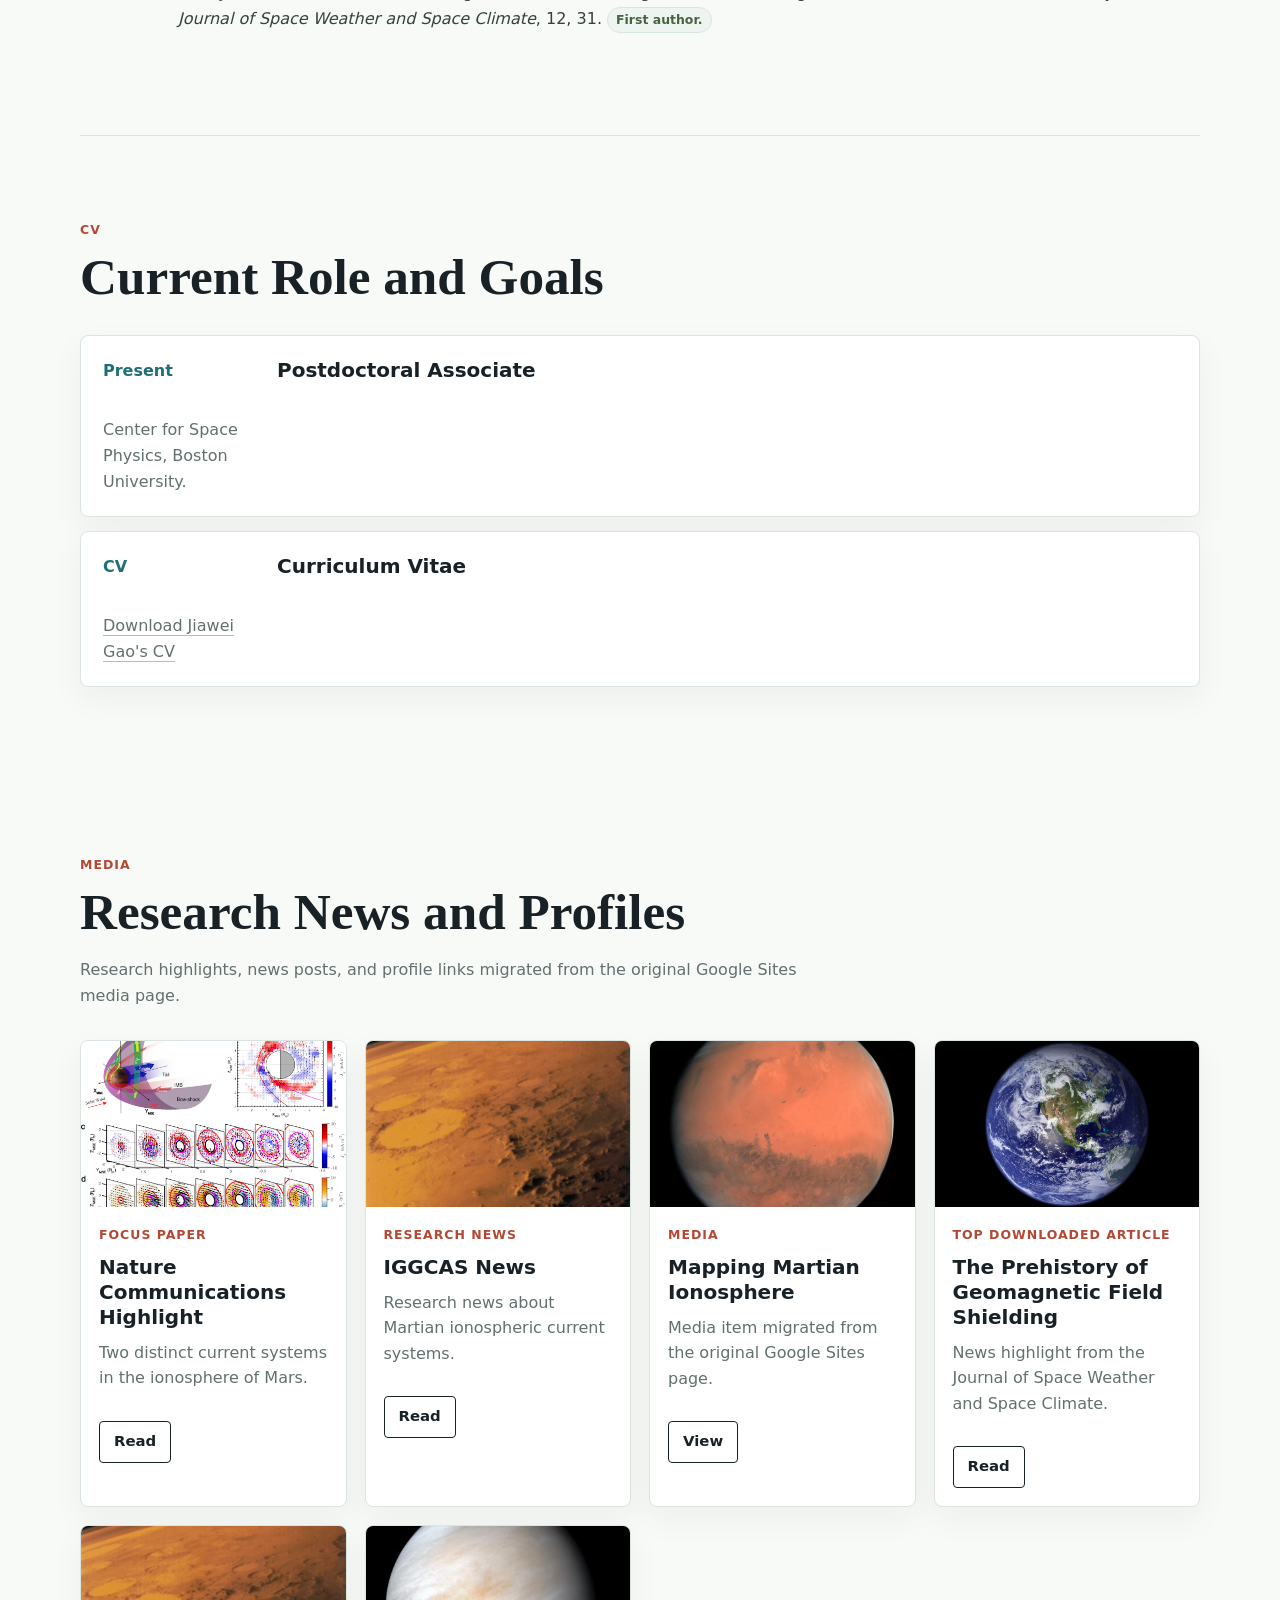
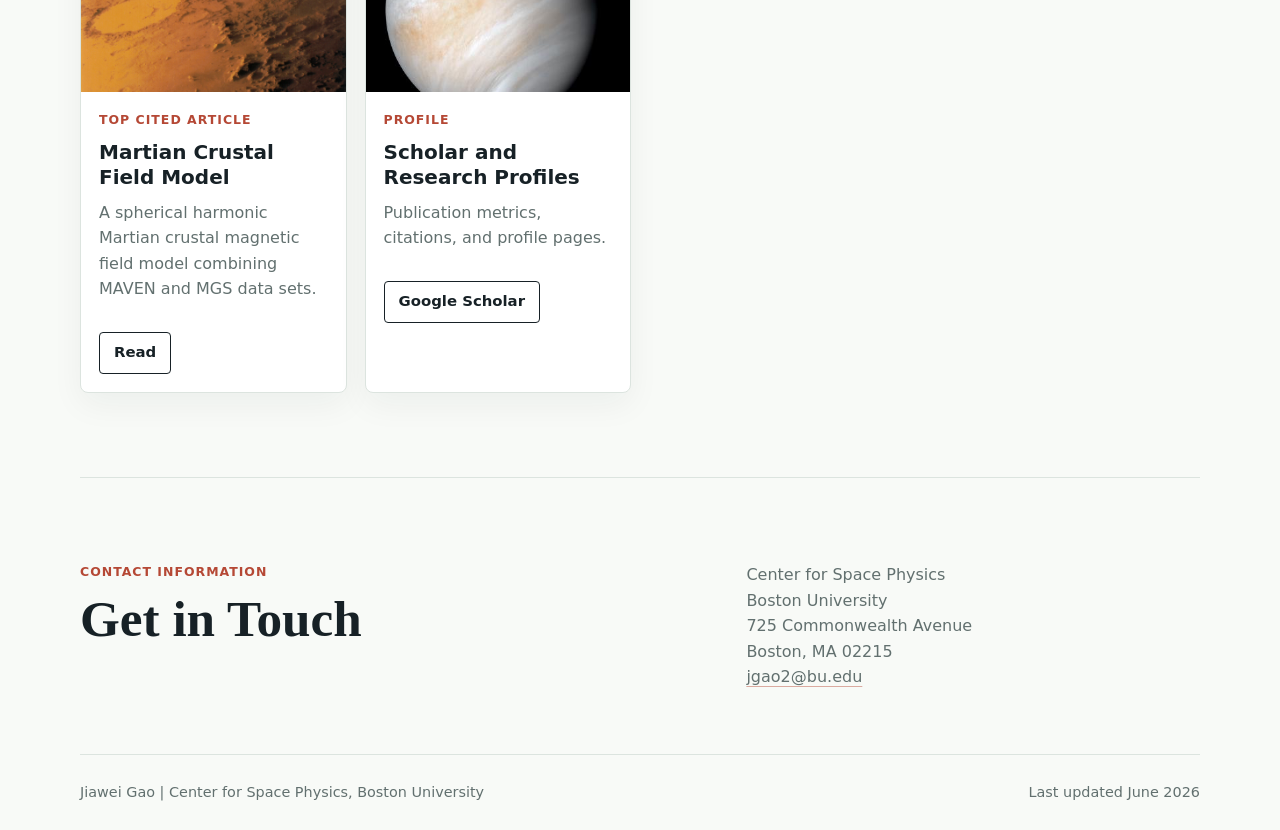
==== commit b98815de: "Remove spare time gallery section" ====
--- a/index.html
+++ b/index.html
@@ -15,7 +15,6 @@
         <a href="#publications">Publications</a>
         <a href="#cv">CV</a>
         <a href="#media">Media</a>
-        <a href="#gallery">Gallery</a>
         <a href="#contact">Contact</a>
       </nav>
     </header>
@@ -262,28 +261,6 @@
         </div>
       </section>
 
-      <section id="gallery" class="section gallery-section" aria-labelledby="gallery-title">
-        <div class="section-heading">
-          <p class="section-kicker">Gallery</p>
-          <h2 id="gallery-title">Spare Time</h2>
-          <p>The wonders of our planet.</p>
-        </div>
-        <div class="gallery-grid">
-          <figure>
-            <img src="assets/images/earth.jpg" alt="Earth from space">
-            <figcaption>Earth</figcaption>
-          </figure>
-          <figure>
-            <img src="assets/images/venus.png" alt="Venus">
-            <figcaption>Venus</figcaption>
-          </figure>
-          <figure>
-            <img src="assets/images/mars-atmosphere.jpg" alt="Mars with its atmosphere visible at the limb">
-            <figcaption>Mars</figcaption>
-          </figure>
-        </div>
-      </section>
-
       <section id="contact" class="section contact-section" aria-labelledby="contact-title">
         <div>
           <p class="section-kicker">Contact Information</p>
--- a/styles.css
+++ b/styles.css
@@ -228,8 +228,7 @@
   color: var(--muted);
 }
 
-.research-grid,
-.gallery-grid {
+.research-grid {
   display: grid;
   grid-template-columns: repeat(3, minmax(0, 1fr));
   gap: 18px;
@@ -417,25 +416,6 @@
   color: var(--ink);
 }
 
-.gallery-grid figure {
-  margin: 0;
-  overflow: hidden;
-  background: var(--panel);
-  border: 1px solid var(--line);
-  border-radius: 8px;
-}
-
-.gallery-grid img {
-  aspect-ratio: 4 / 3;
-  object-fit: cover;
-}
-
-.gallery-grid figcaption {
-  padding: 12px 14px;
-  color: var(--muted);
-  font-weight: 700;
-}
-
 .contact-section {
   padding-bottom: 64px;
 }
@@ -478,7 +458,6 @@
   }
 
   .research-grid,
-  .gallery-grid,
   .media-grid,
   .media-section,
   .contact-section {
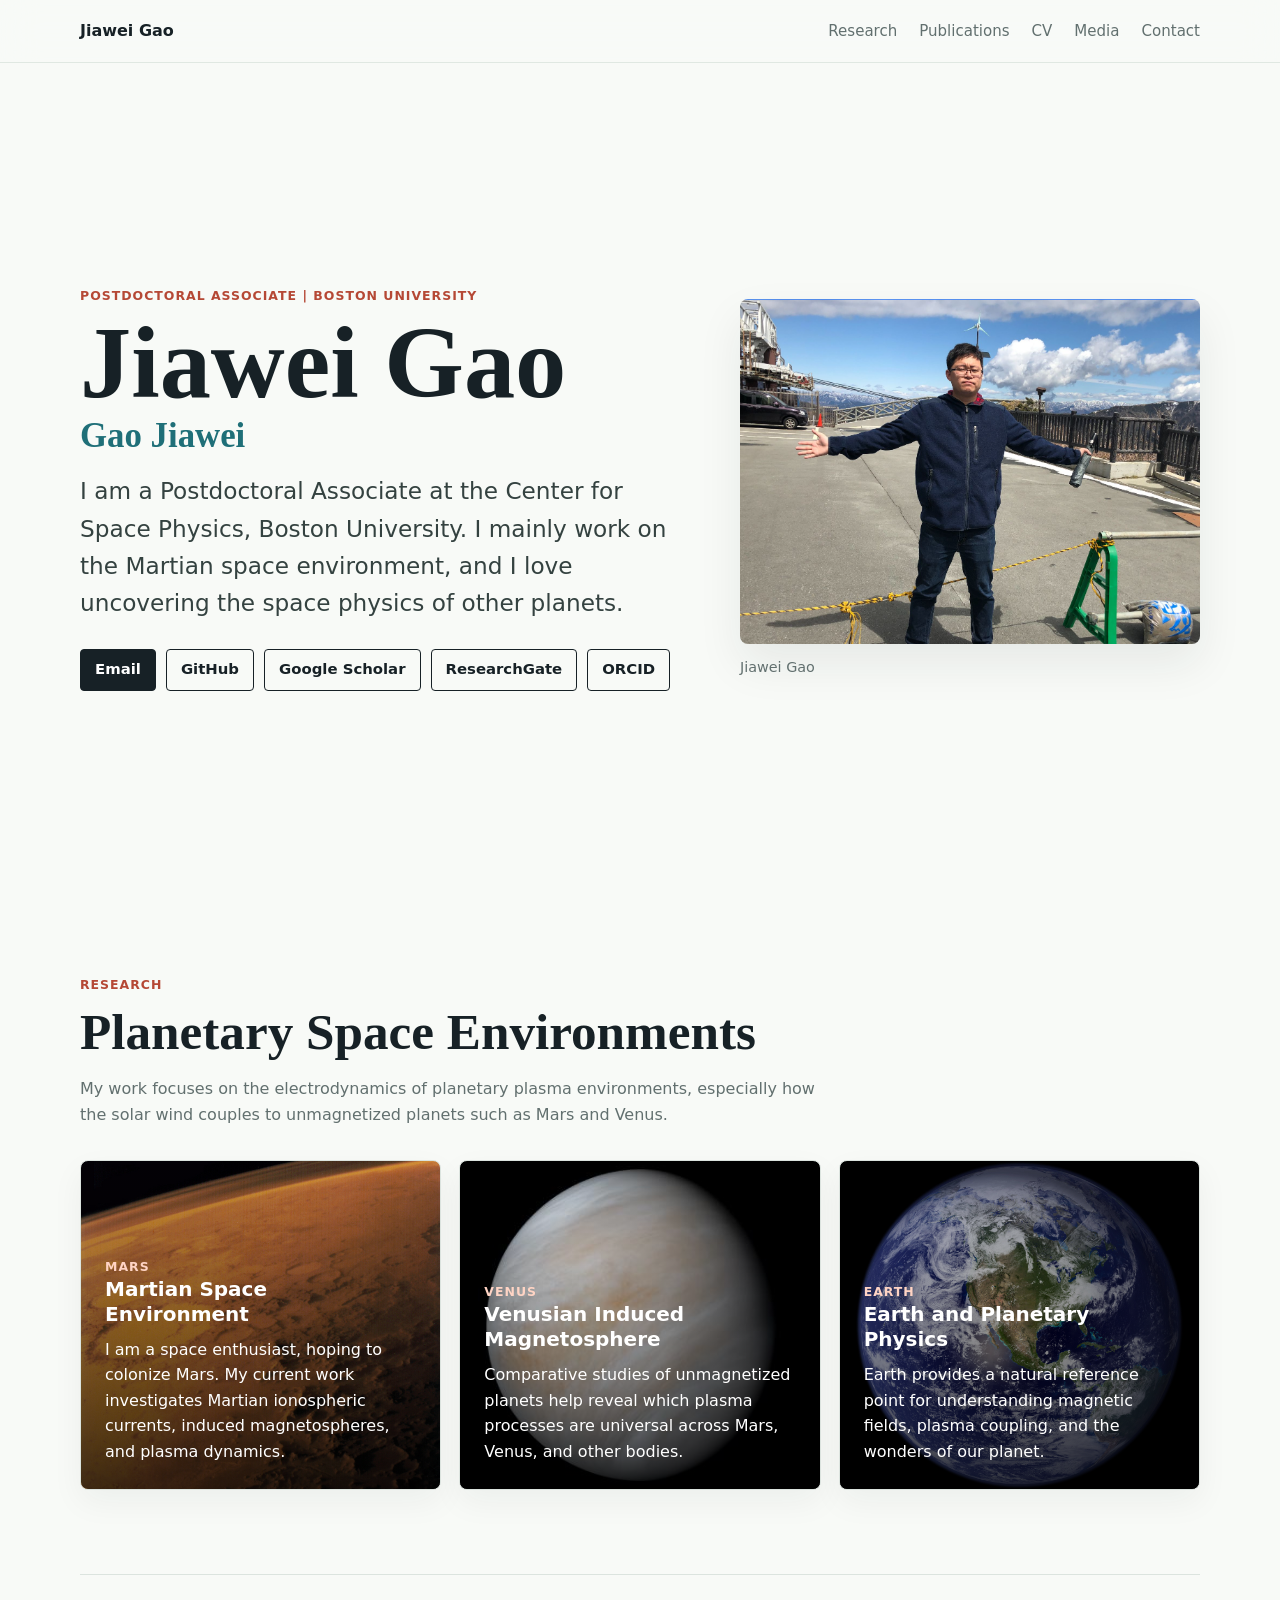
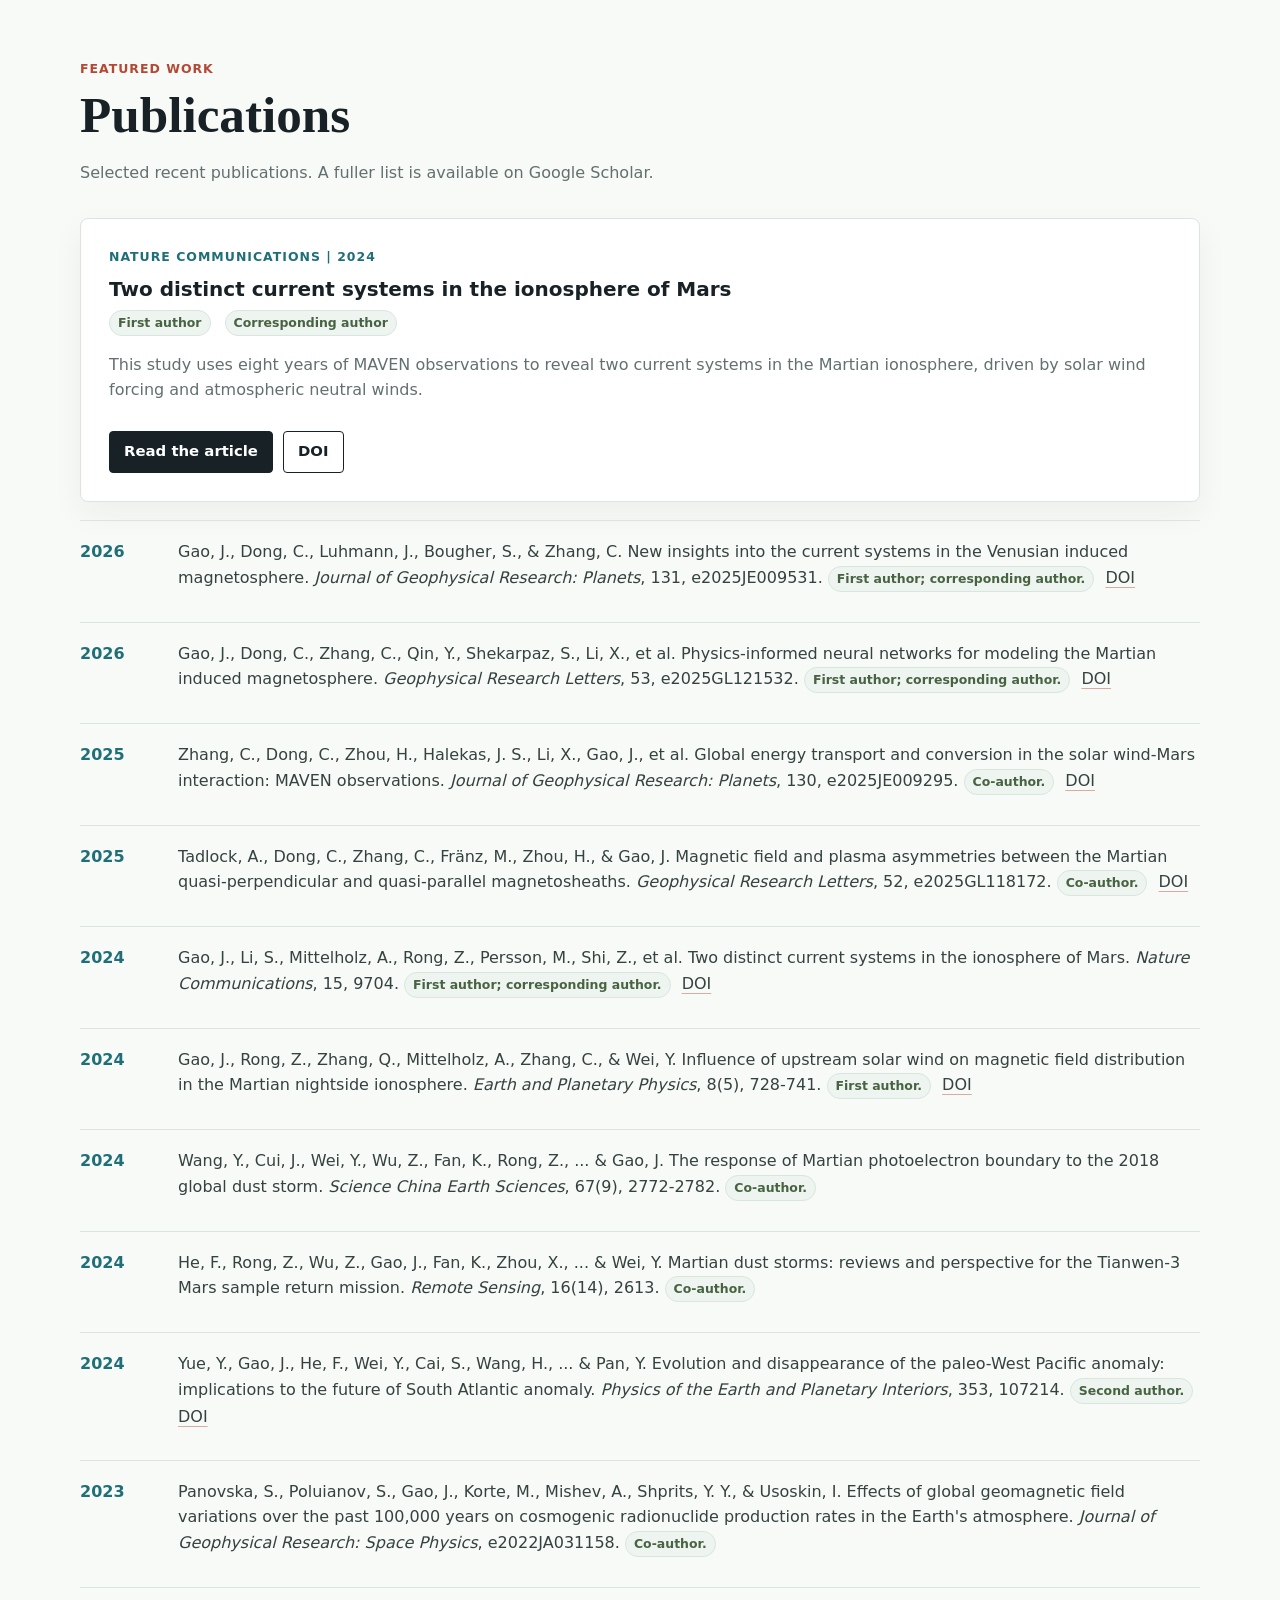
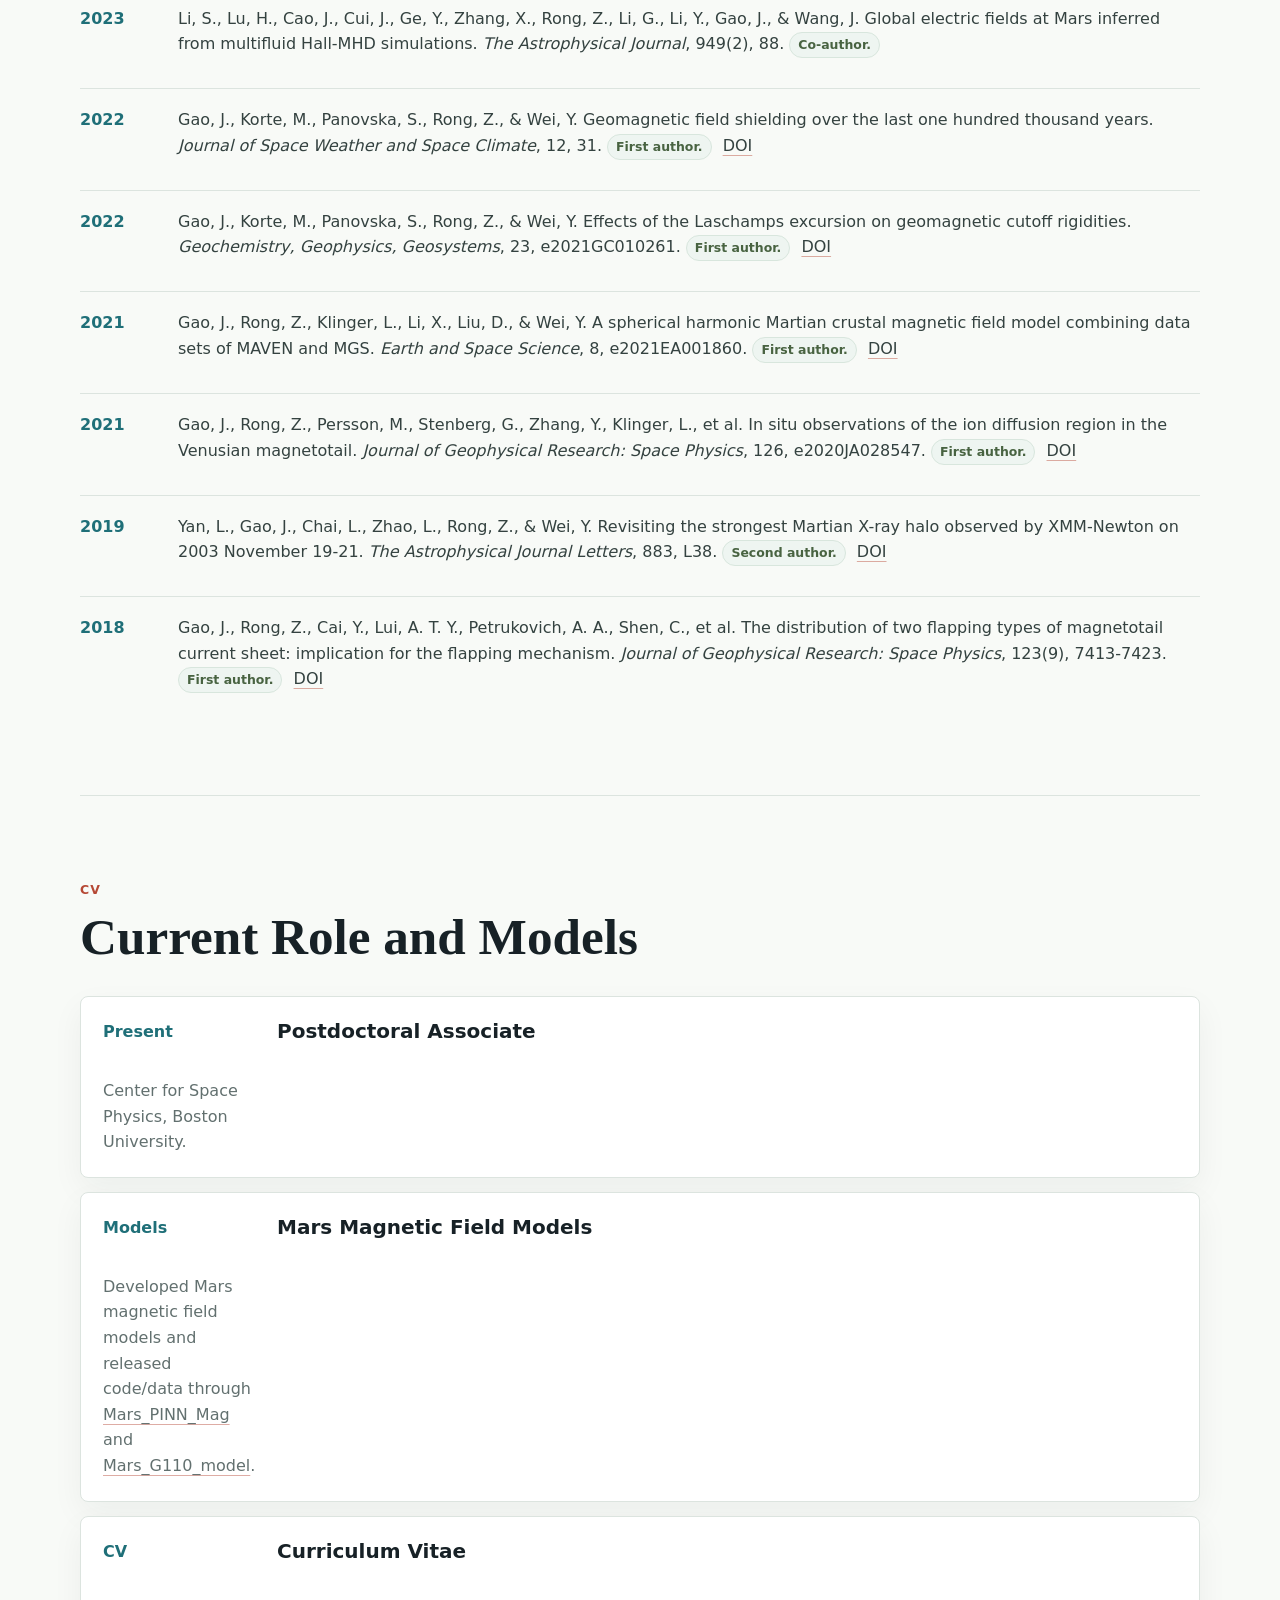
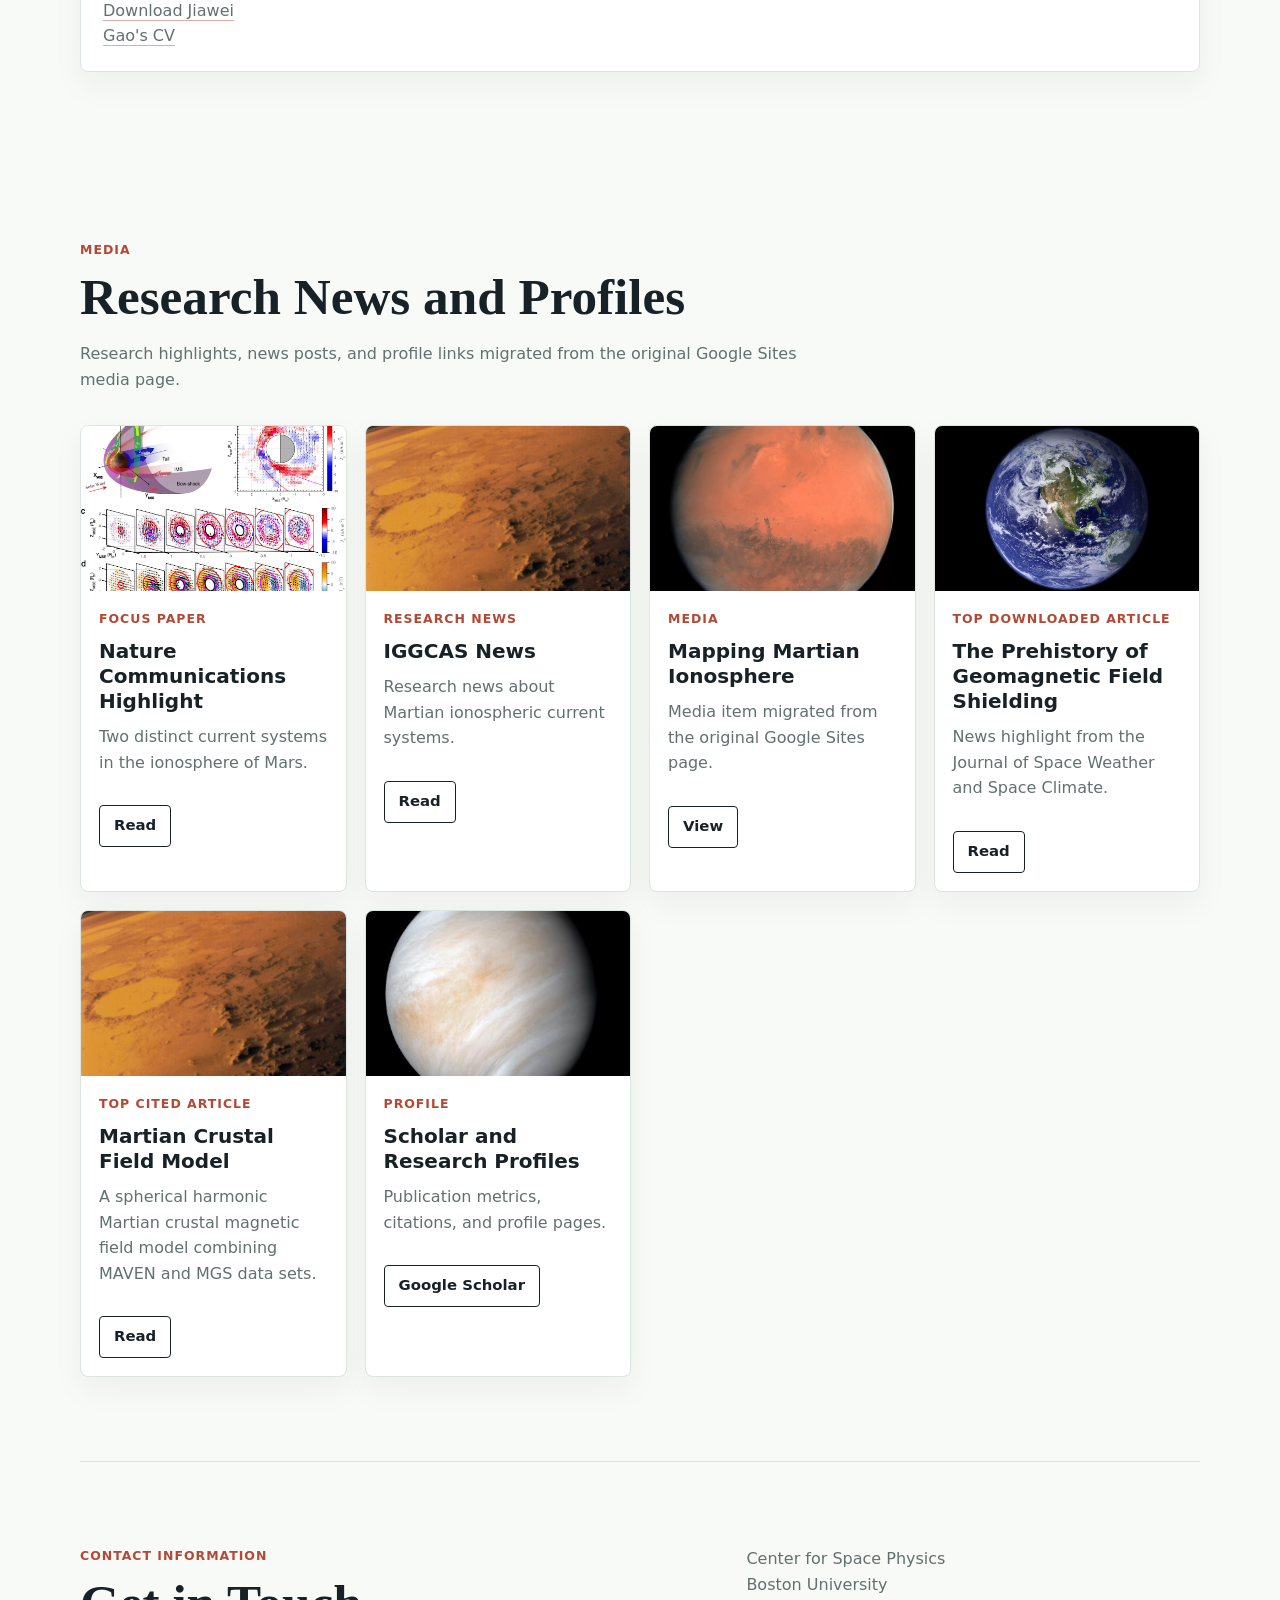
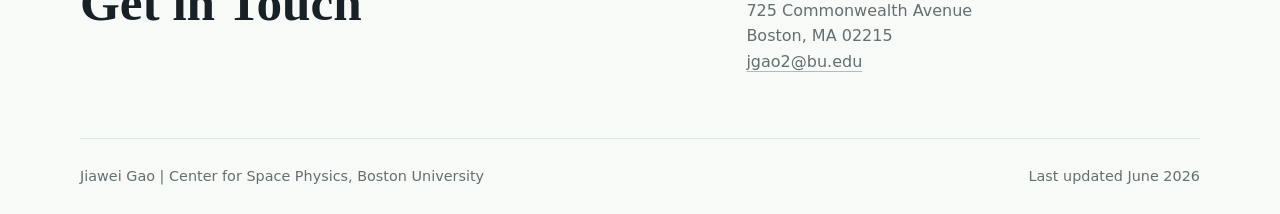
==== commit eea11fda: "Update homepage photo publications and Mars models" ====
--- a/index.html
+++ b/index.html
@@ -39,9 +39,9 @@
         </div>
         <figure class="hero-visual">
           <img
-            src="assets/images/hero-mars.jpg"
-            alt="Mars in true color">
-          <figcaption>Planetary plasma environments, Mars, Venus, Earth</figcaption>
+            src="assets/images/jiawei-home.png"
+            alt="Jiawei Gao outdoors with mountains in the background">
+          <figcaption>Jiawei Gao</figcaption>
         </figure>
       </section>
 
@@ -143,6 +143,14 @@
           <article>
             <span>2024</span>
             <p>
+              Gao, J., Li, S., Mittelholz, A., Rong, Z., Persson, M., Shi, Z., et al. Two distinct current systems in the ionosphere of Mars. <em>Nature Communications</em>, 15, 9704.
+              <strong>First author; corresponding author.</strong>
+              <a href="https://doi.org/10.1038/s41467-024-54073-9">DOI</a>
+            </p>
+          </article>
+          <article>
+            <span>2024</span>
+            <p>
               Gao, J., Rong, Z., Zhang, Q., Mittelholz, A., Zhang, C., & Wei, Y. Influence of upstream solar wind on magnetic field distribution in the Martian nightside ionosphere. <em>Earth and Planetary Physics</em>, 8(5), 728-741.
               <strong>First author.</strong>
               <a href="https://doi.org/10.26464/epp2024052">DOI</a>
@@ -158,7 +166,11 @@
           </article>
           <article>
             <span>2024</span>
-            <p>Yue, Y., Gao, J., He, F., Wei, Y., Cai, S., Wang, H., ... & Pan, Y. Evolution and disappearance of the paleo-West Pacific anomaly: implications to the future of South Atlantic anomaly. <em>Physics of the Earth and Planetary Interiors</em>, 107214. <strong>Second author.</strong></p>
+            <p>
+              Yue, Y., Gao, J., He, F., Wei, Y., Cai, S., Wang, H., ... & Pan, Y. Evolution and disappearance of the paleo-West Pacific anomaly: implications to the future of South Atlantic anomaly. <em>Physics of the Earth and Planetary Interiors</em>, 353, 107214.
+              <strong>Second author.</strong>
+              <a href="https://doi.org/10.1016/j.pepi.2024.107214">DOI</a>
+            </p>
           </article>
           <article>
             <span>2023</span>
@@ -170,7 +182,51 @@
           </article>
           <article>
             <span>2022</span>
-            <p>Gao, J., Korte, M., Panovska, S., Rong, Z., & Wei, Y. Geomagnetic field shielding over the last one hundred thousand years. <em>Journal of Space Weather and Space Climate</em>, 12, 31. <strong>First author.</strong></p>
+            <p>
+              Gao, J., Korte, M., Panovska, S., Rong, Z., & Wei, Y. Geomagnetic field shielding over the last one hundred thousand years. <em>Journal of Space Weather and Space Climate</em>, 12, 31.
+              <strong>First author.</strong>
+              <a href="https://doi.org/10.1051/swsc/2022027">DOI</a>
+            </p>
+          </article>
+          <article>
+            <span>2022</span>
+            <p>
+              Gao, J., Korte, M., Panovska, S., Rong, Z., & Wei, Y. Effects of the Laschamps excursion on geomagnetic cutoff rigidities. <em>Geochemistry, Geophysics, Geosystems</em>, 23, e2021GC010261.
+              <strong>First author.</strong>
+              <a href="https://doi.org/10.1029/2021GC010261">DOI</a>
+            </p>
+          </article>
+          <article>
+            <span>2021</span>
+            <p>
+              Gao, J., Rong, Z., Klinger, L., Li, X., Liu, D., & Wei, Y. A spherical harmonic Martian crustal magnetic field model combining data sets of MAVEN and MGS. <em>Earth and Space Science</em>, 8, e2021EA001860.
+              <strong>First author.</strong>
+              <a href="https://doi.org/10.1029/2021EA001860">DOI</a>
+            </p>
+          </article>
+          <article>
+            <span>2021</span>
+            <p>
+              Gao, J., Rong, Z., Persson, M., Stenberg, G., Zhang, Y., Klinger, L., et al. In situ observations of the ion diffusion region in the Venusian magnetotail. <em>Journal of Geophysical Research: Space Physics</em>, 126, e2020JA028547.
+              <strong>First author.</strong>
+              <a href="https://doi.org/10.1029/2020JA028547">DOI</a>
+            </p>
+          </article>
+          <article>
+            <span>2019</span>
+            <p>
+              Yan, L., Gao, J., Chai, L., Zhao, L., Rong, Z., & Wei, Y. Revisiting the strongest Martian X-ray halo observed by XMM-Newton on 2003 November 19-21. <em>The Astrophysical Journal Letters</em>, 883, L38.
+              <strong>Second author.</strong>
+              <a href="https://doi.org/10.3847/2041-8213/ab40c8">DOI</a>
+            </p>
+          </article>
+          <article>
+            <span>2018</span>
+            <p>
+              Gao, J., Rong, Z., Cai, Y., Lui, A. T. Y., Petrukovich, A. A., Shen, C., et al. The distribution of two flapping types of magnetotail current sheet: implication for the flapping mechanism. <em>Journal of Geophysical Research: Space Physics</em>, 123(9), 7413-7423.
+              <strong>First author.</strong>
+              <a href="https://doi.org/10.1029/2018JA025695">DOI</a>
+            </p>
           </article>
         </div>
       </section>
@@ -178,13 +234,23 @@
       <section id="cv" class="section cv-section" aria-labelledby="cv-title">
         <div class="section-heading">
           <p class="section-kicker">CV</p>
-          <h2 id="cv-title">Current Role and Goals</h2>
+          <h2 id="cv-title">Current Role and Models</h2>
         </div>
         <div class="timeline">
           <article>
             <span>Present</span>
             <h3>Postdoctoral Associate</h3>
             <p>Center for Space Physics, Boston University.</p>
+          </article>
+          <article>
+            <span>Models</span>
+            <h3>Mars Magnetic Field Models</h3>
+            <p>
+              Developed Mars magnetic field models and released code/data through
+              <a href="https://github.com/gaojiawei321/Mars_PINN_Mag">Mars_PINN_Mag</a>
+              and
+              <a href="https://github.com/gaojiawei321/Mars_G110_model">Mars_G110_model</a>.
+            </p>
           </article>
           <article>
             <span>CV</span>
--- a/styles.css
+++ b/styles.css
@@ -191,7 +191,7 @@
 }
 
 .hero-visual img {
-  aspect-ratio: 4 / 5;
+  aspect-ratio: 4 / 3;
   object-fit: cover;
   border-radius: 8px;
   box-shadow: var(--shadow);
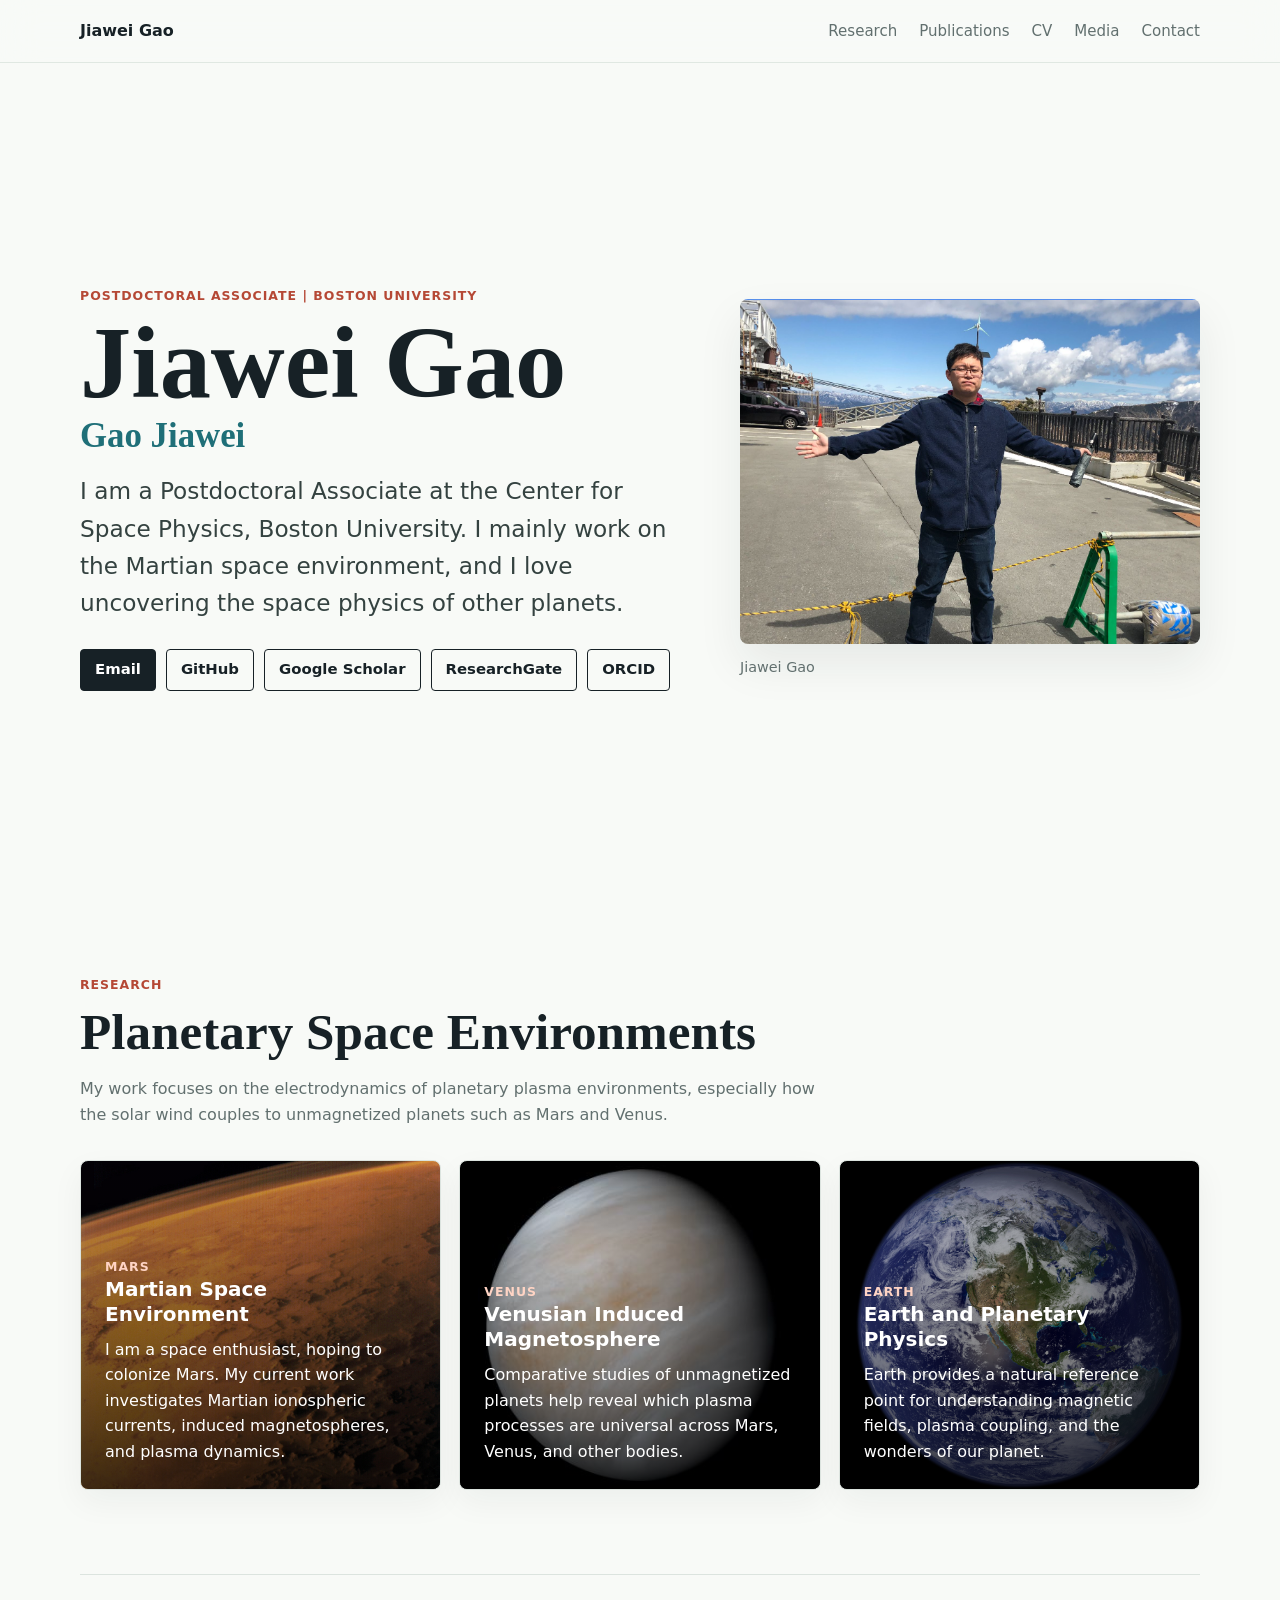
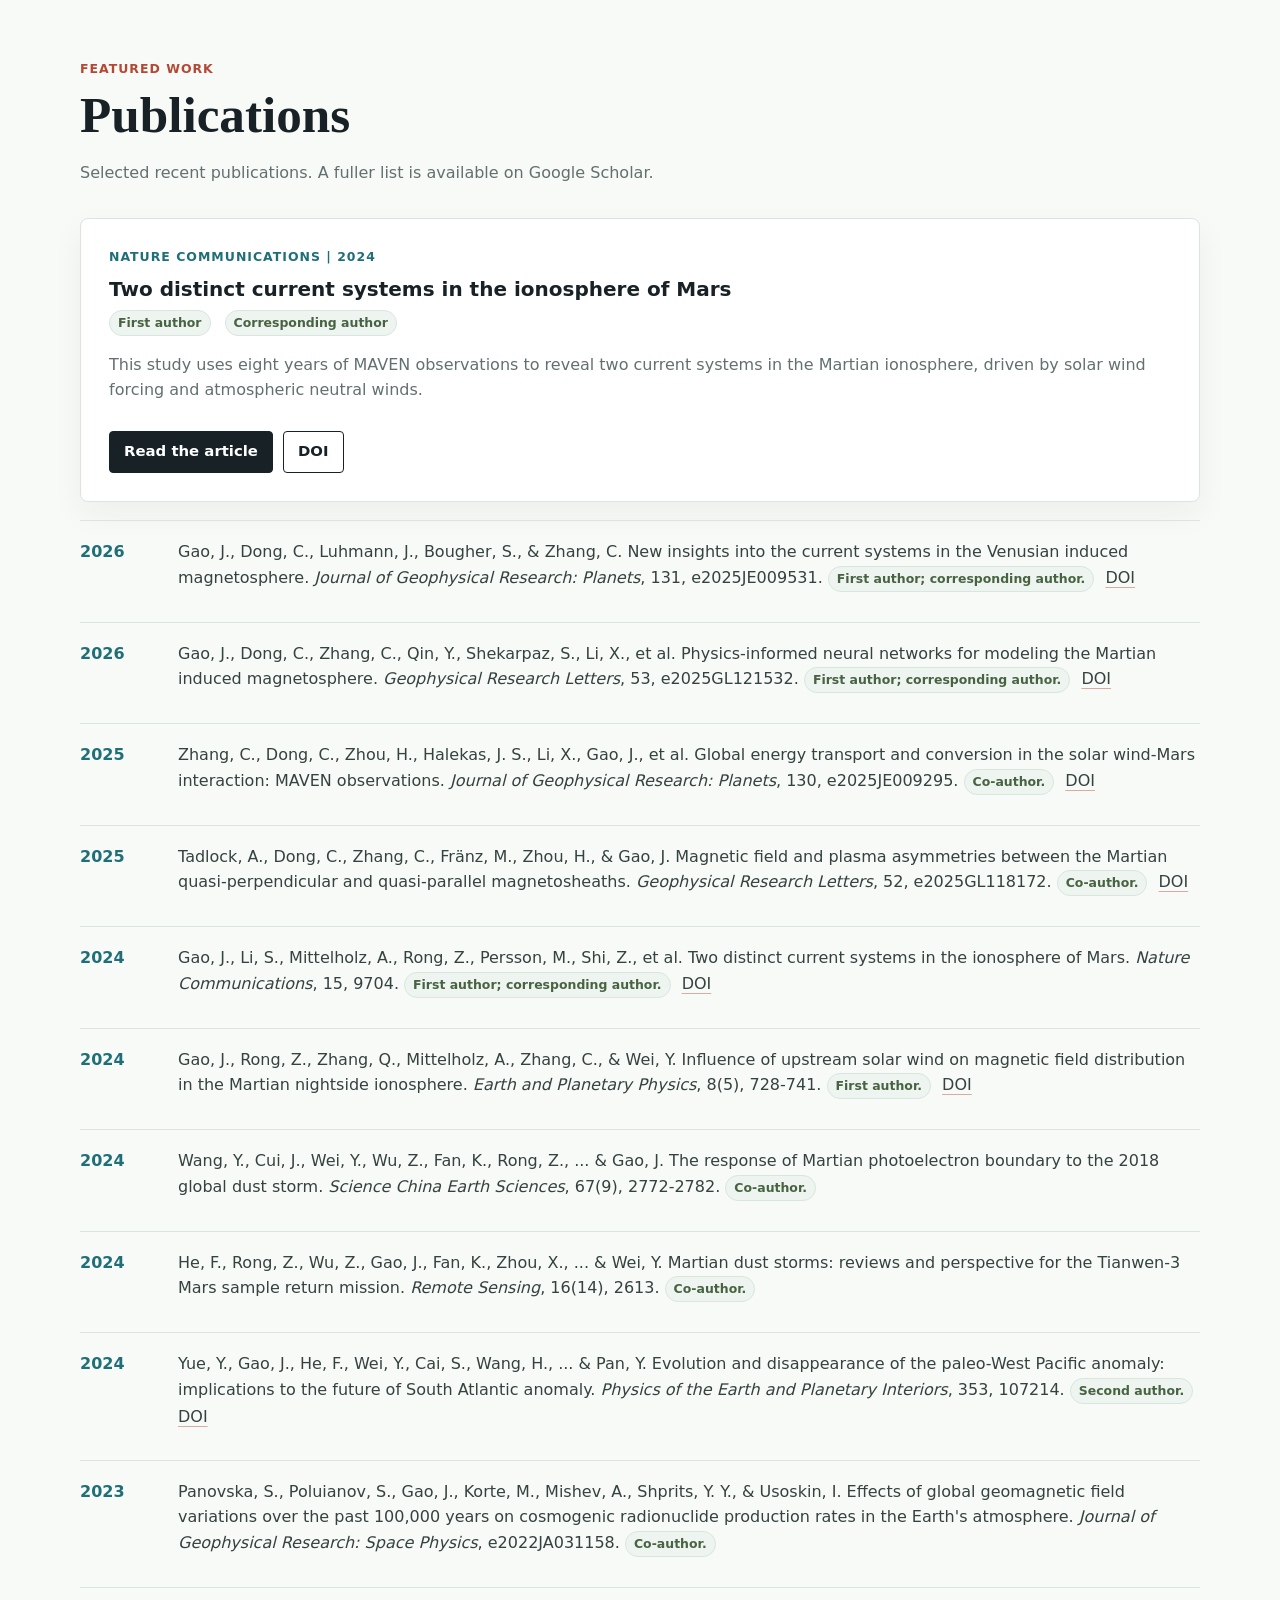
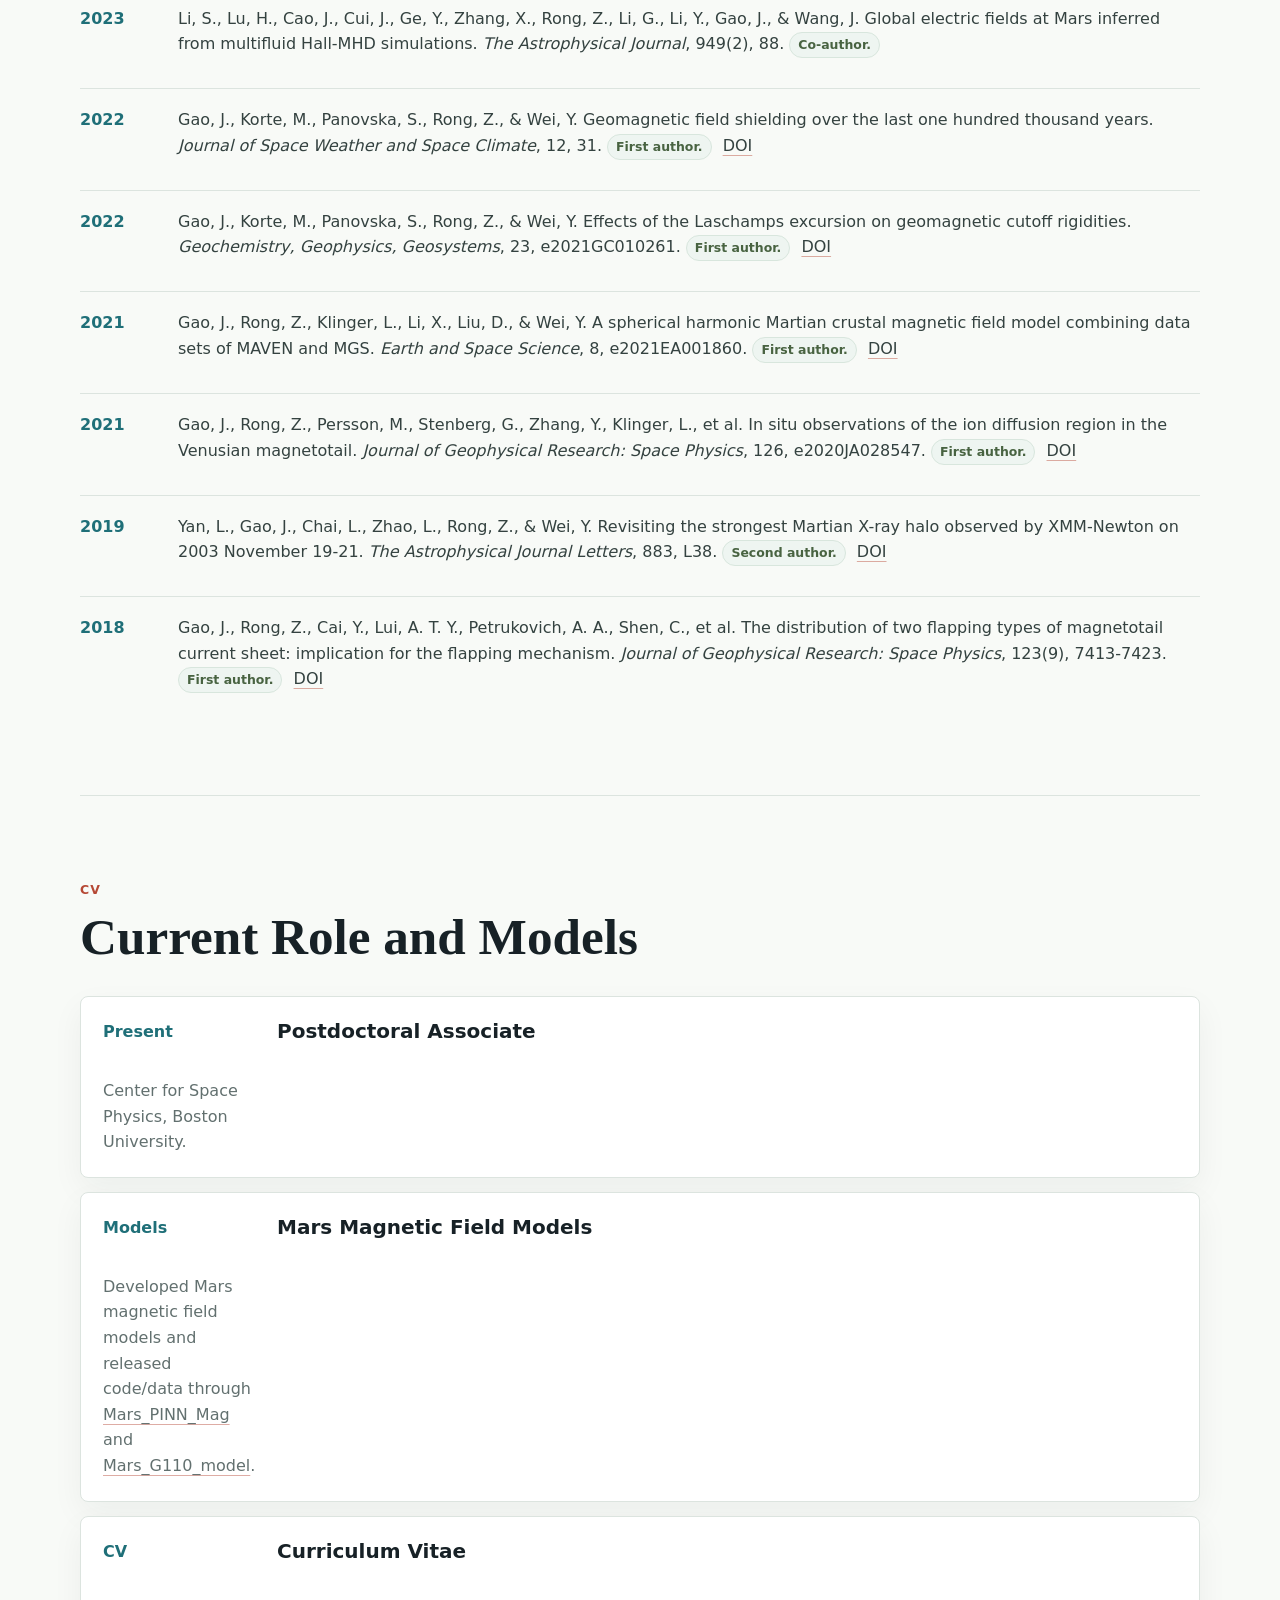
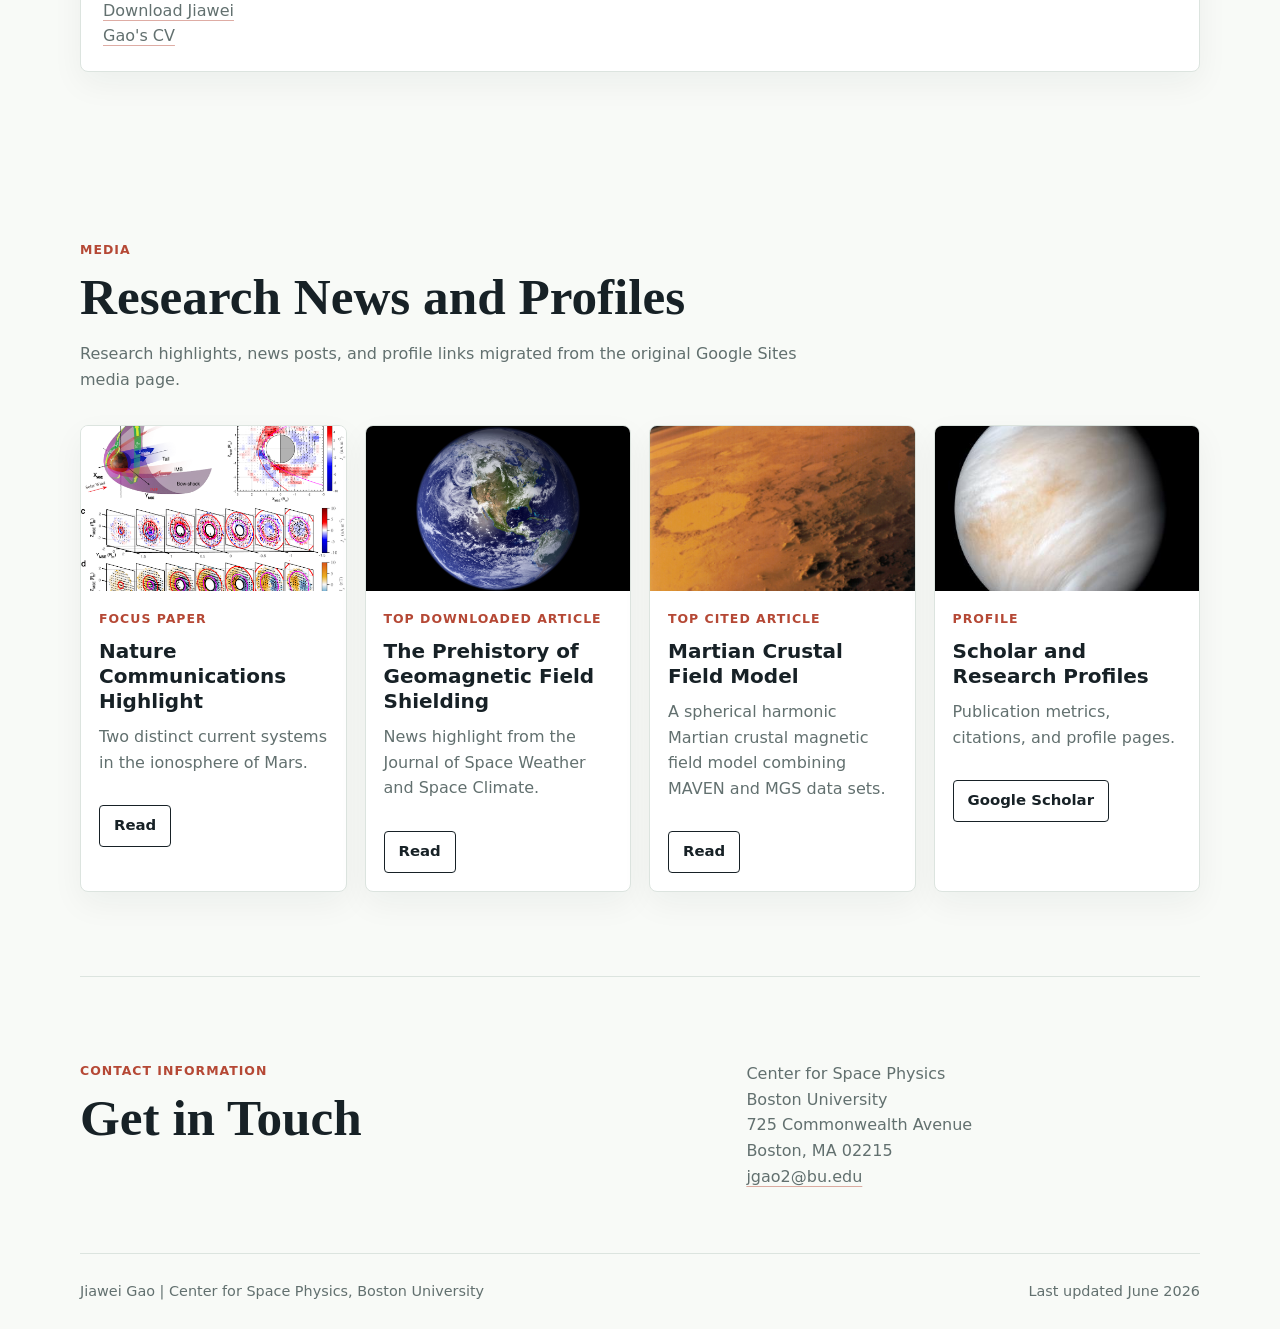
==== commit 657cb7e6: "Remove selected media cards" ====
--- a/index.html
+++ b/index.html
@@ -280,24 +280,6 @@
             </div>
           </article>
           <article class="media-card">
-            <img src="assets/images/mars-atmosphere.jpg" alt="Mars atmosphere">
-            <div>
-              <p class="tag">Research News</p>
-              <h3>IGGCAS News</h3>
-              <p>Research news about Martian ionospheric current systems.</p>
-              <a href="https://english.igg.cas.cn/rh/rp/202411/t20241120_695214.html">Read</a>
-            </div>
-          </article>
-          <article class="media-card">
-            <img src="assets/images/hero-mars.jpg" alt="Mars">
-            <div>
-              <p class="tag">Media</p>
-              <h3>Mapping Martian Ionosphere</h3>
-              <p>Media item migrated from the original Google Sites page.</p>
-              <a href="https://sites.google.com/view/jiaweigao/media">View</a>
-            </div>
-          </article>
-          <article class="media-card">
             <img src="assets/images/earth.jpg" alt="Earth from space">
             <div>
               <p class="tag">Top Downloaded Article</p>
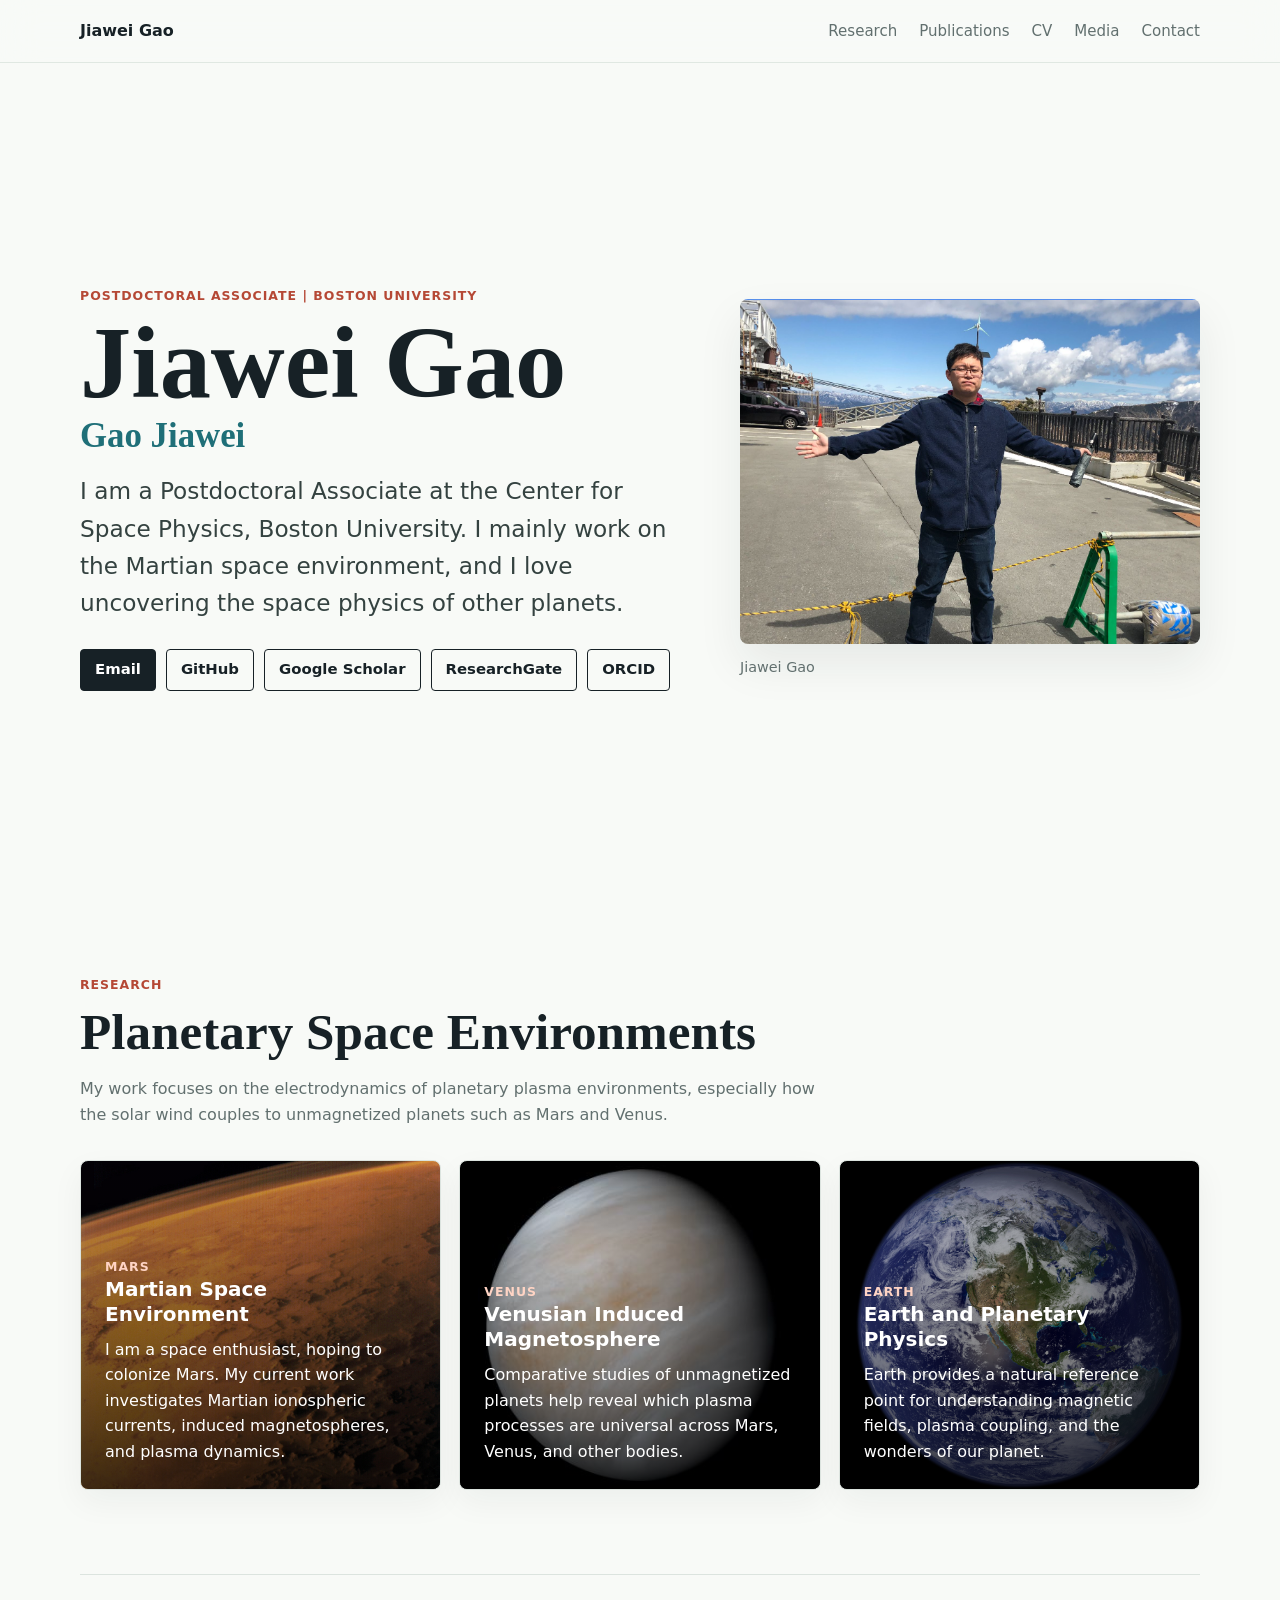
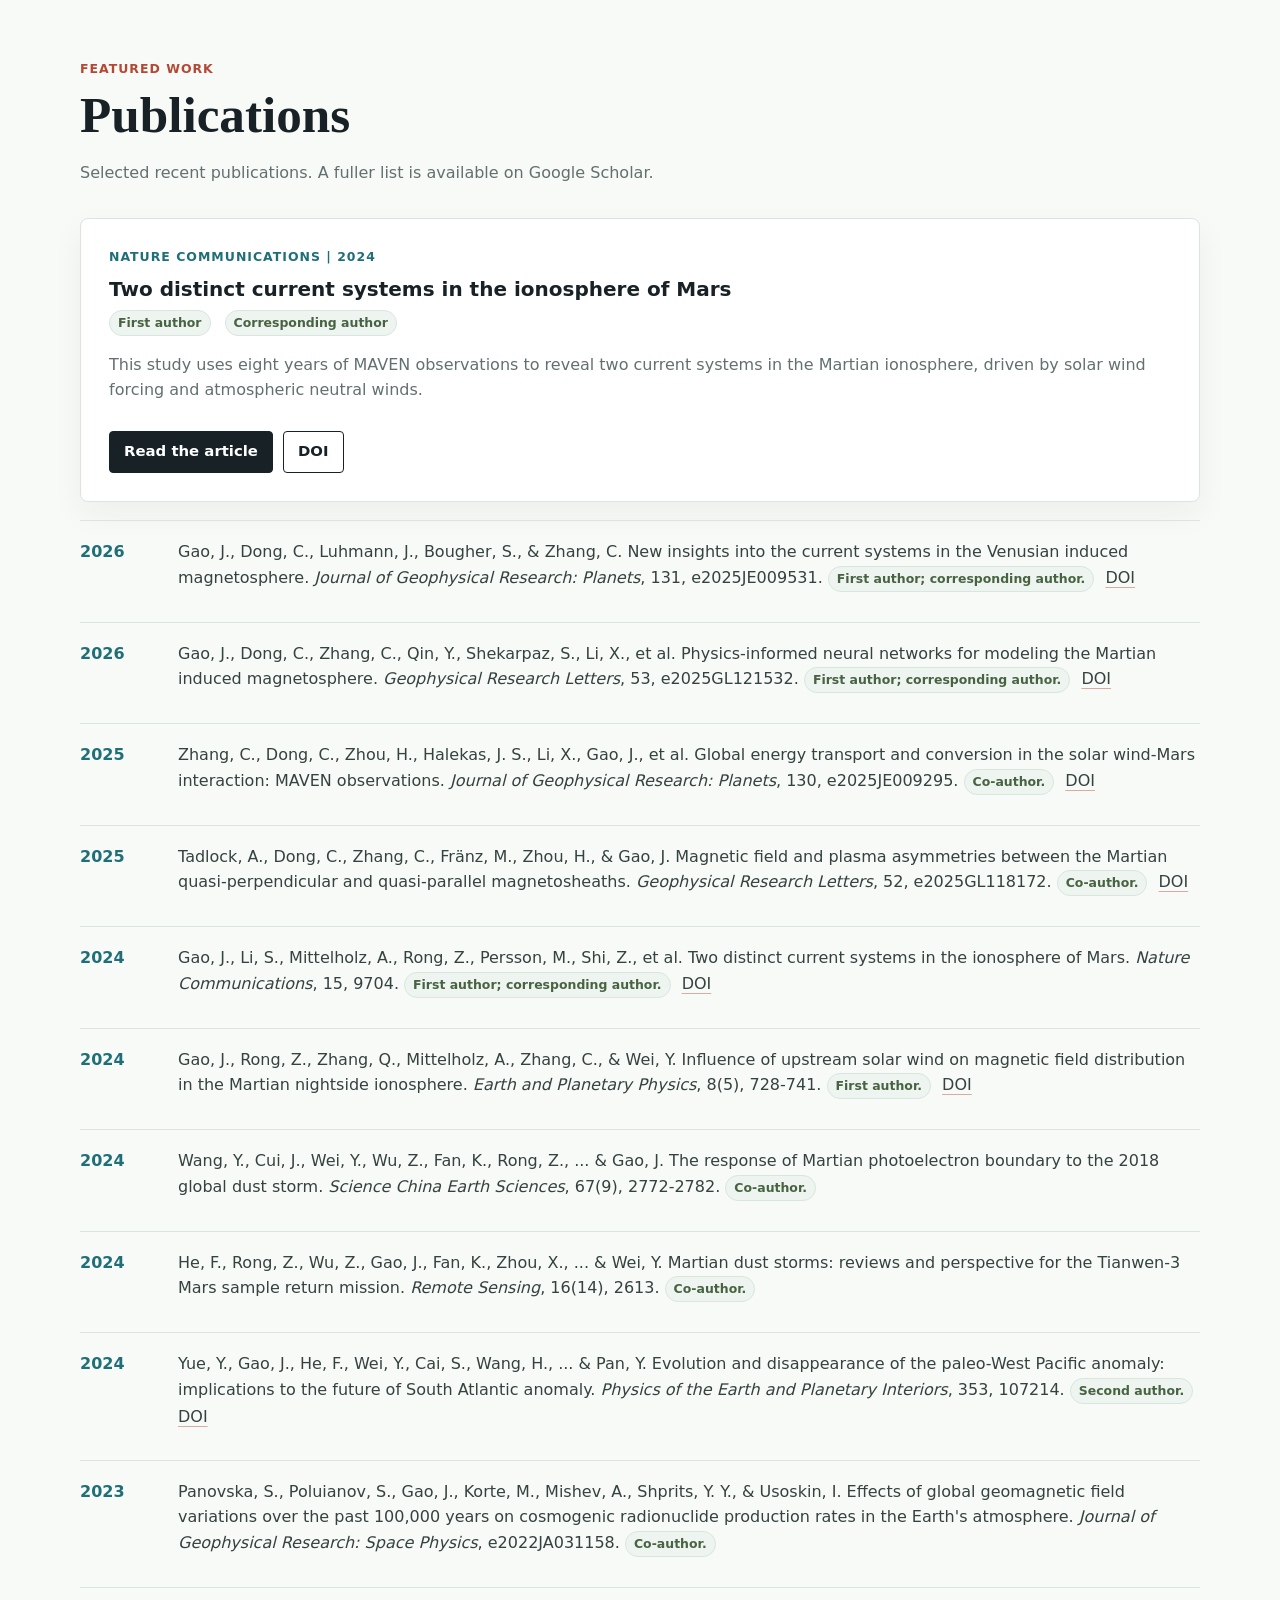
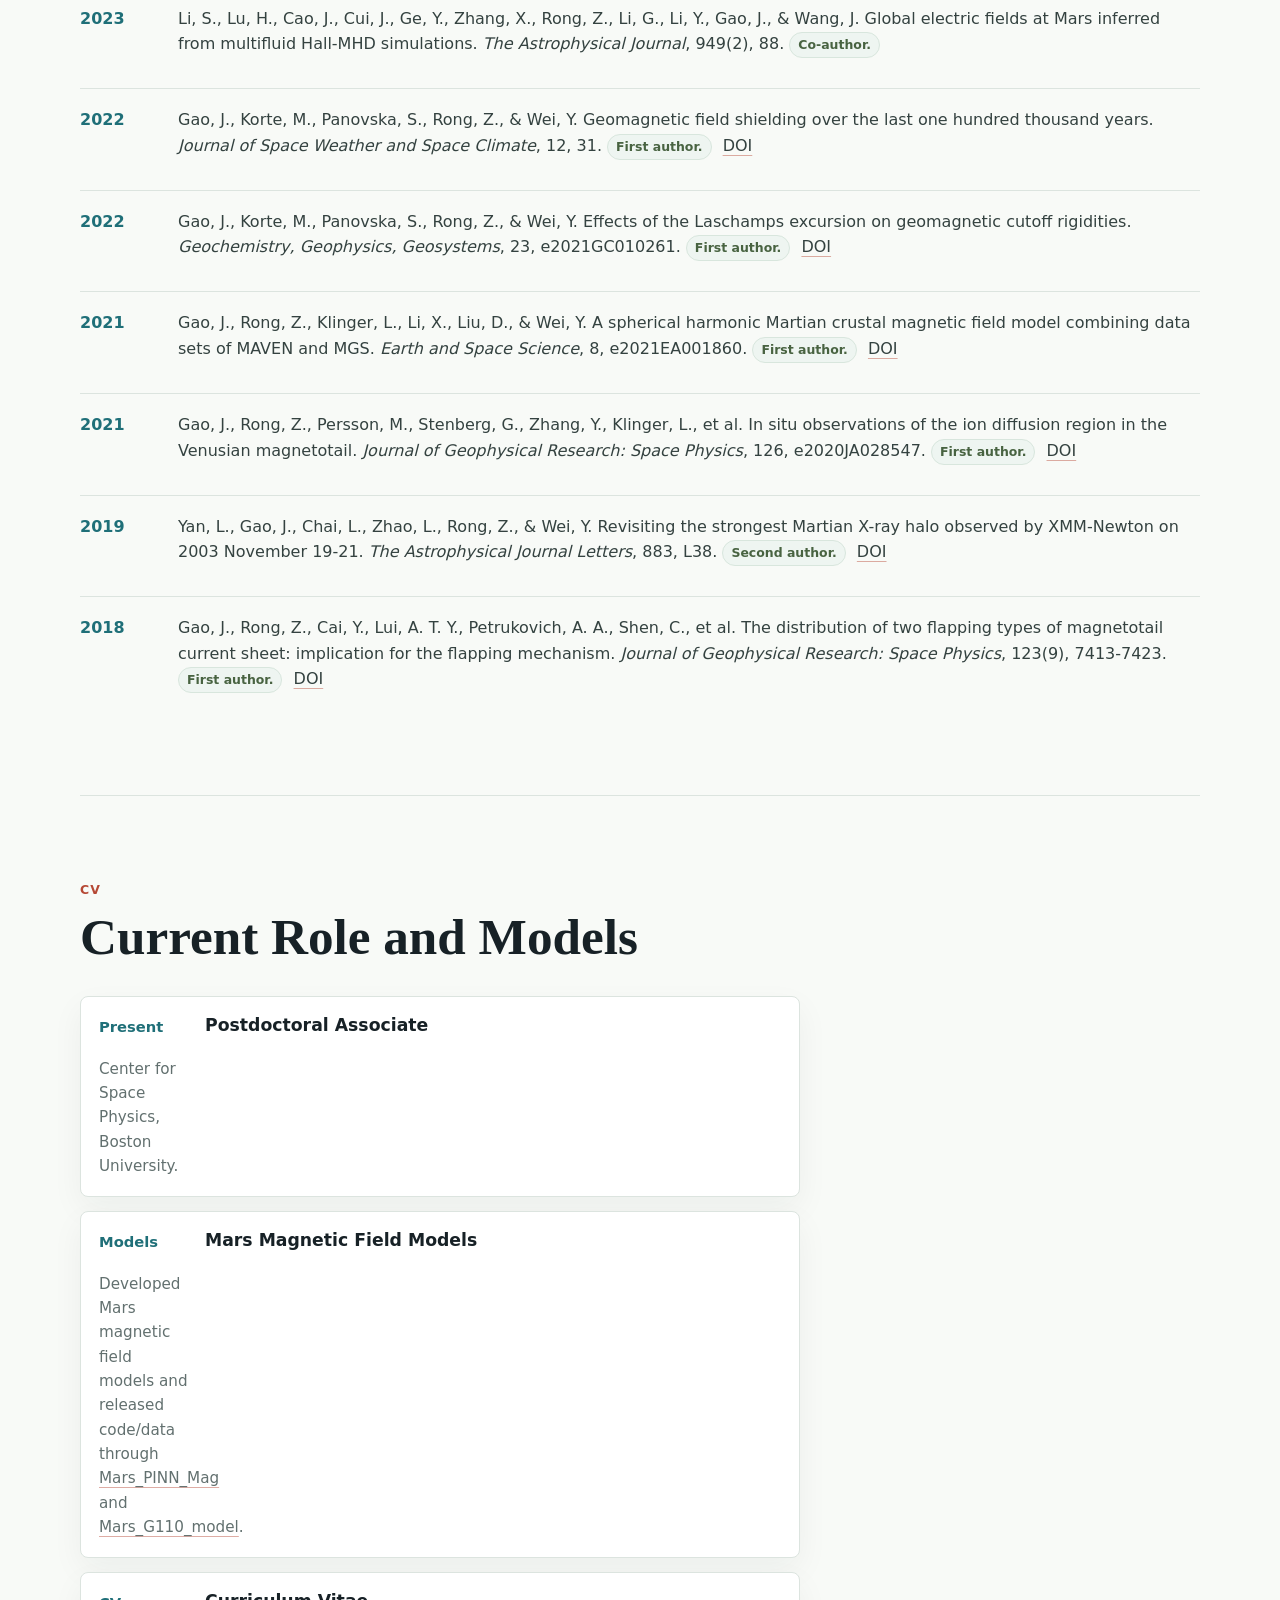
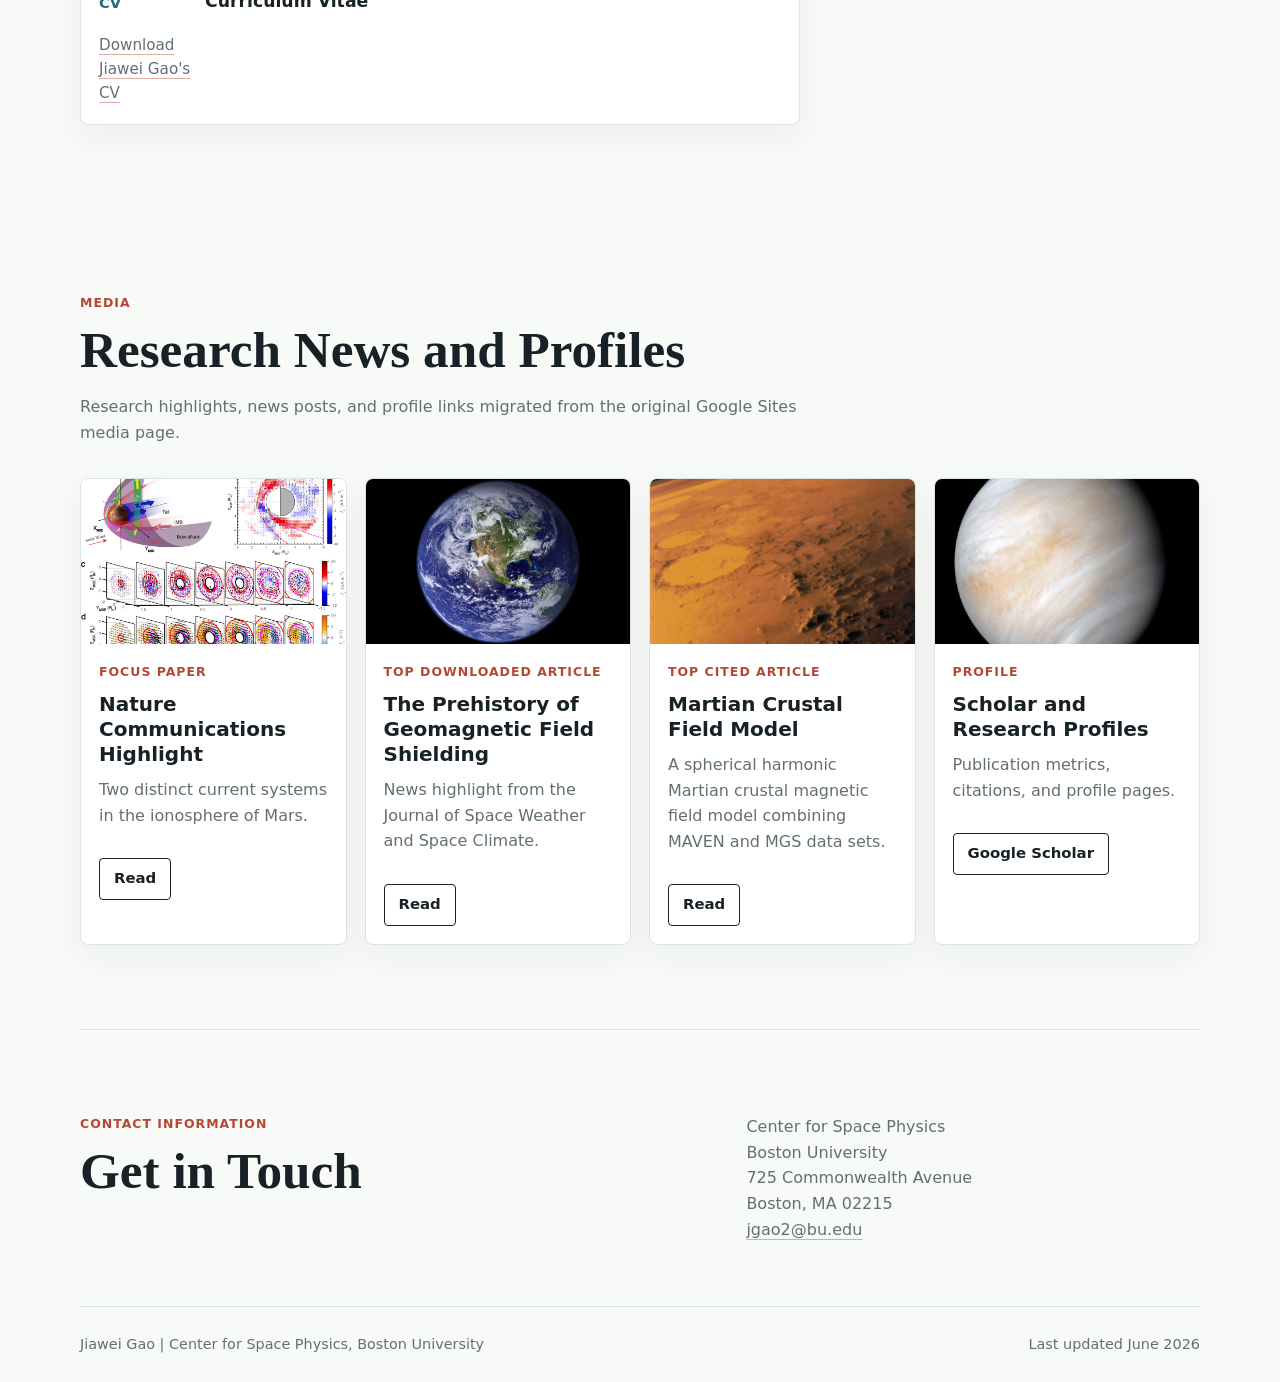
==== commit 5b087e8b: "Tighten models layout and add SEO metadata" ====
--- a/index.html
+++ b/index.html
@@ -3,9 +3,44 @@
   <head>
     <meta charset="utf-8">
     <meta name="viewport" content="width=device-width, initial-scale=1">
-    <meta name="description" content="Jiawei Gao's academic homepage: planetary space environments, Martian ionosphere, and space plasma physics.">
-    <title>Jiawei Gao | Planetary Space Physics</title>
+    <meta name="description" content="Jiawei Gao is a postdoctoral associate at Boston University working on planetary space physics, Martian magnetic field models, ionospheres, and induced magnetospheres.">
+    <meta name="robots" content="index, follow">
+    <link rel="canonical" href="https://gaojiawei321.github.io/">
+    <meta property="og:title" content="Jiawei Gao | Boston University Planetary Space Physics">
+    <meta property="og:description" content="Academic homepage of Jiawei Gao, postdoctoral associate at Boston University, focused on Martian space environments and planetary magnetic field models.">
+    <meta property="og:type" content="profile">
+    <meta property="og:url" content="https://gaojiawei321.github.io/">
+    <meta property="og:image" content="https://gaojiawei321.github.io/assets/images/jiawei-home.png">
+    <title>Jiawei Gao | Boston University Planetary Space Physics</title>
     <link rel="stylesheet" href="styles.css">
+    <script type="application/ld+json">
+      {
+        "@context": "https://schema.org",
+        "@type": "Person",
+        "name": "Jiawei Gao",
+        "url": "https://gaojiawei321.github.io/",
+        "image": "https://gaojiawei321.github.io/assets/images/jiawei-home.png",
+        "jobTitle": "Postdoctoral Associate",
+        "email": "mailto:jgao2@bu.edu",
+        "affiliation": {
+          "@type": "Organization",
+          "name": "Center for Space Physics, Boston University"
+        },
+        "sameAs": [
+          "https://scholar.google.com/citations?hl=en&user=bQGAVBQAAAAJ",
+          "https://www.researchgate.net/profile/Jiawei-Gao-6",
+          "https://orcid.org/0000-0003-4432-1132",
+          "https://github.com/gaojiawei321"
+        ],
+        "knowsAbout": [
+          "Planetary space physics",
+          "Martian magnetic field models",
+          "Mars ionosphere",
+          "Induced magnetospheres",
+          "Space plasma physics"
+        ]
+      }
+    </script>
   </head>
   <body>
     <header class="site-header">
--- a/styles.css
+++ b/styles.css
@@ -356,19 +356,27 @@
 
 .timeline article {
   display: grid;
-  grid-template-columns: 150px 1fr;
-  gap: 24px;
-  padding: 22px;
+  max-width: 720px;
+  grid-template-columns: 92px minmax(0, 560px);
+  gap: 14px;
+  padding: 18px;
 }
 
 .timeline span {
   color: var(--accent-2);
+  font-size: 0.92rem;
   font-weight: 800;
+}
+
+.timeline h3 {
+  margin-bottom: 6px;
+  font-size: 1.08rem;
 }
 
 .timeline p {
   margin-bottom: 0;
   color: var(--muted);
+  font-size: 0.95rem;
 }
 
 .contact-section {
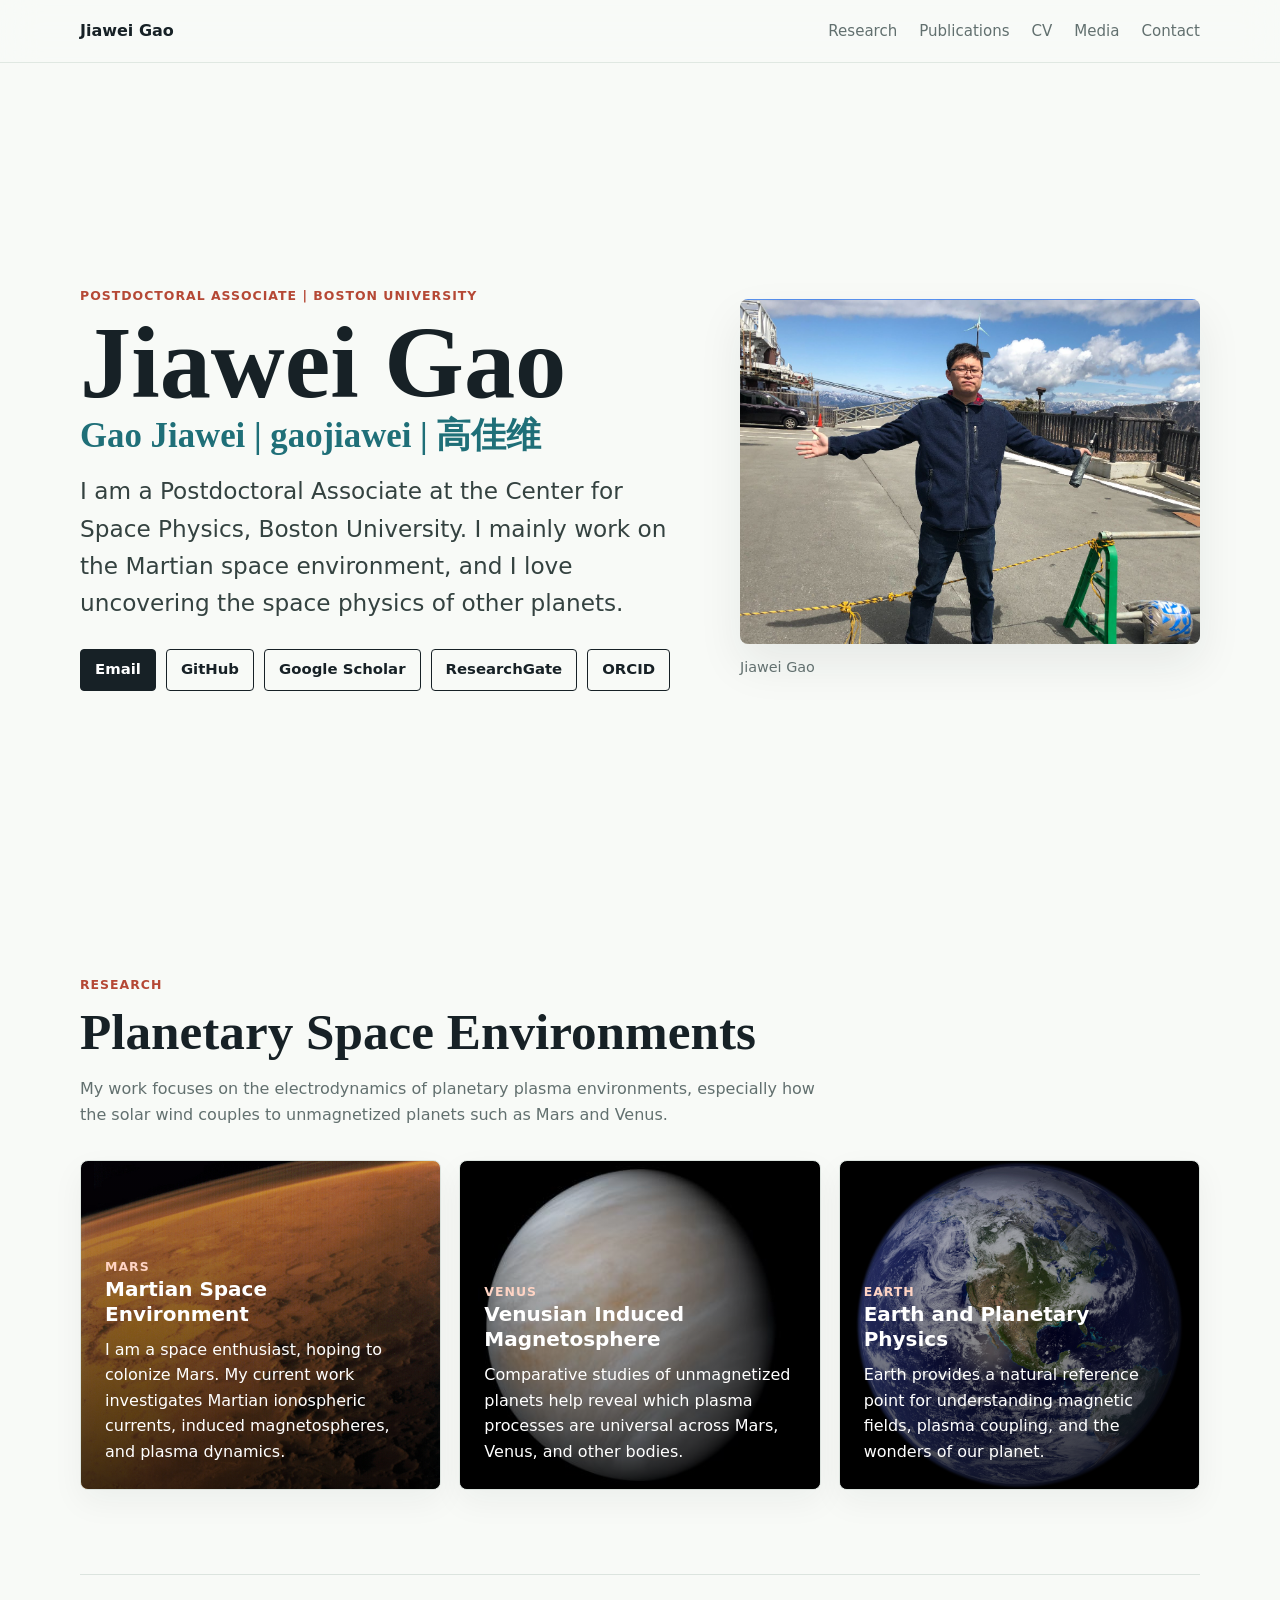
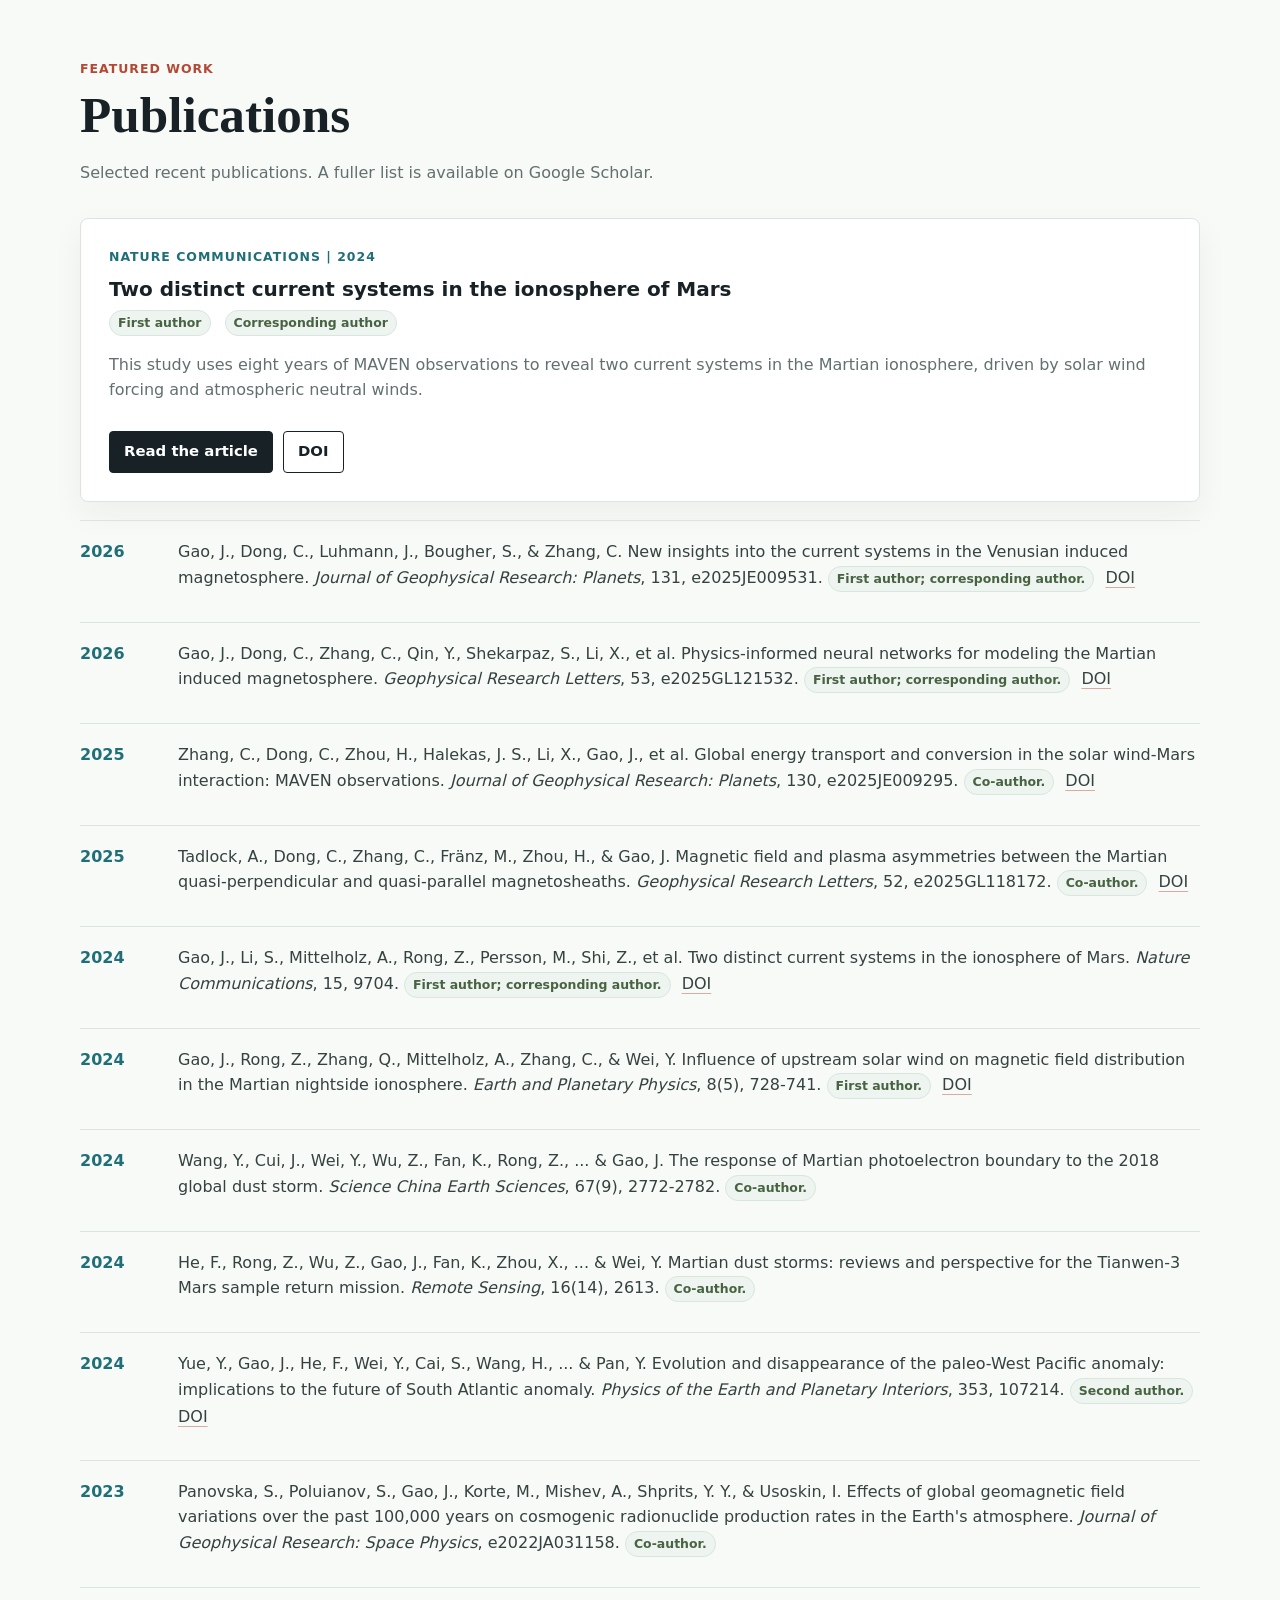
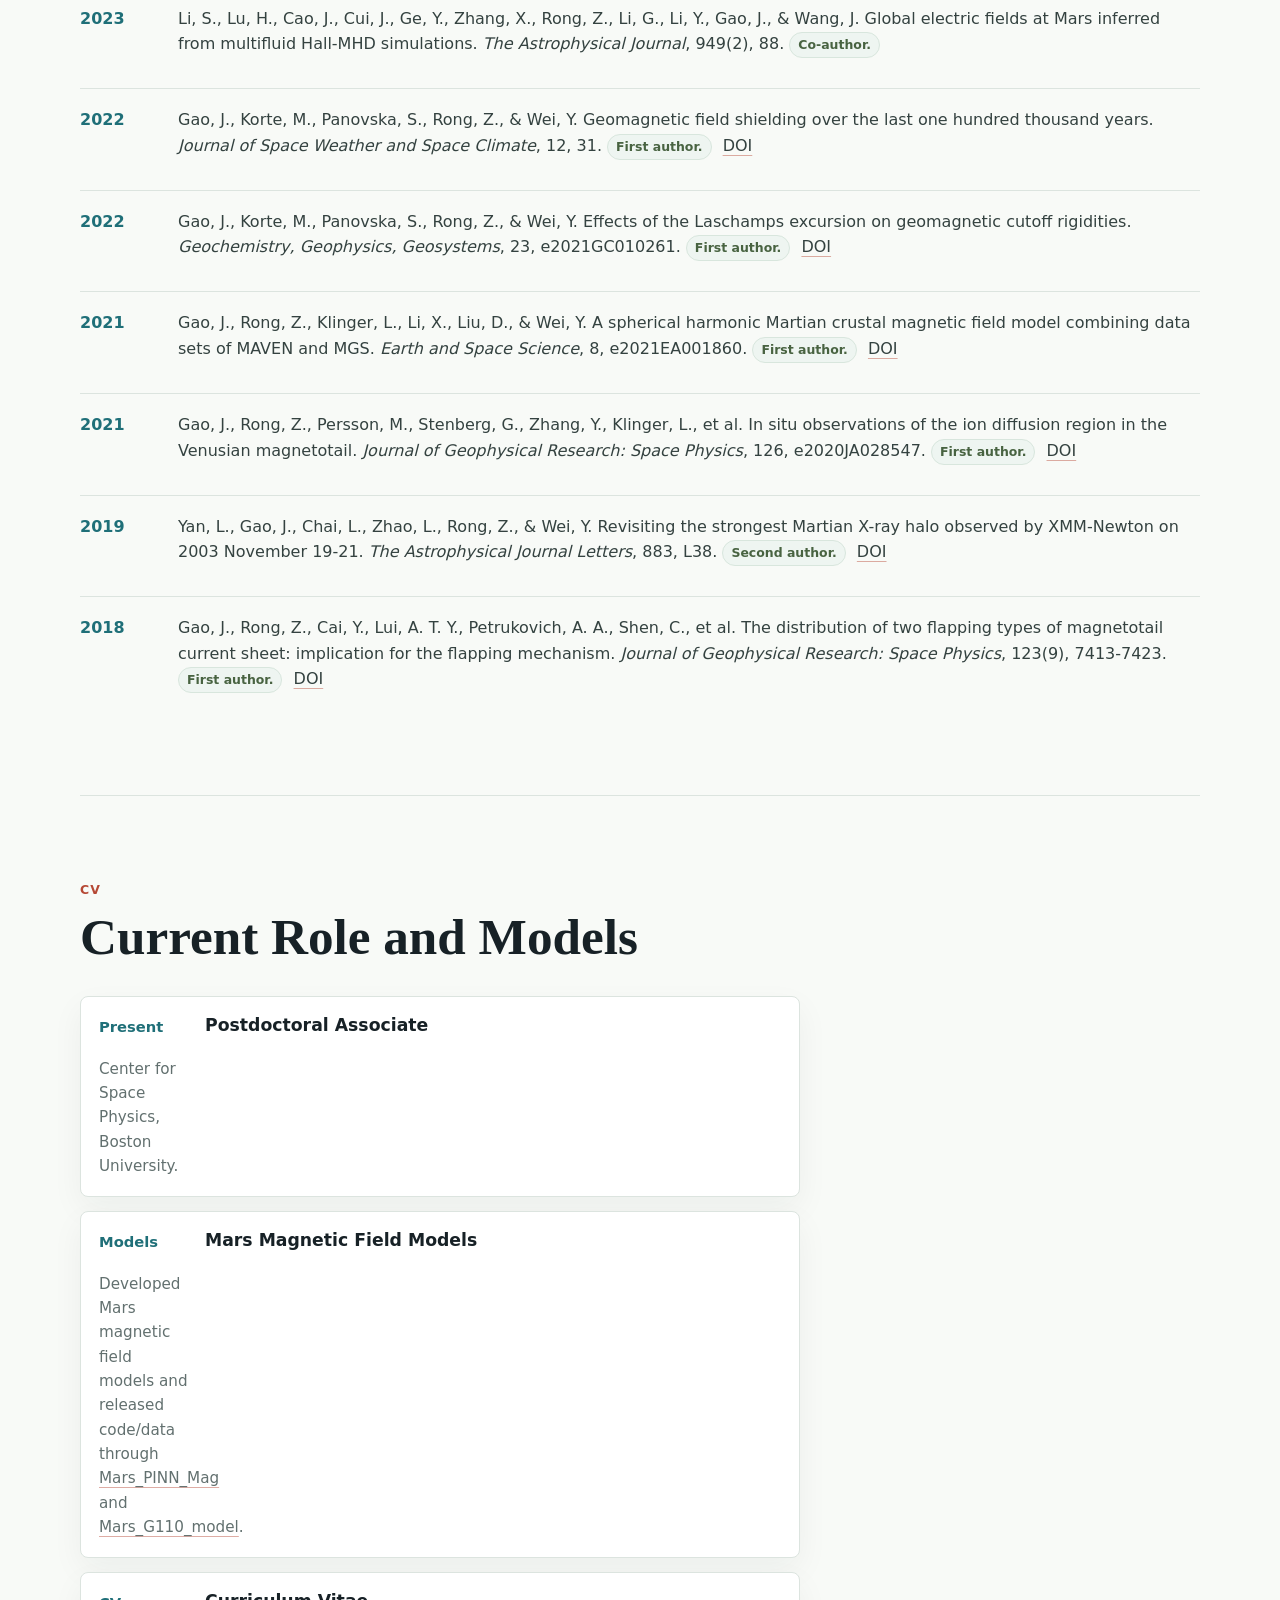
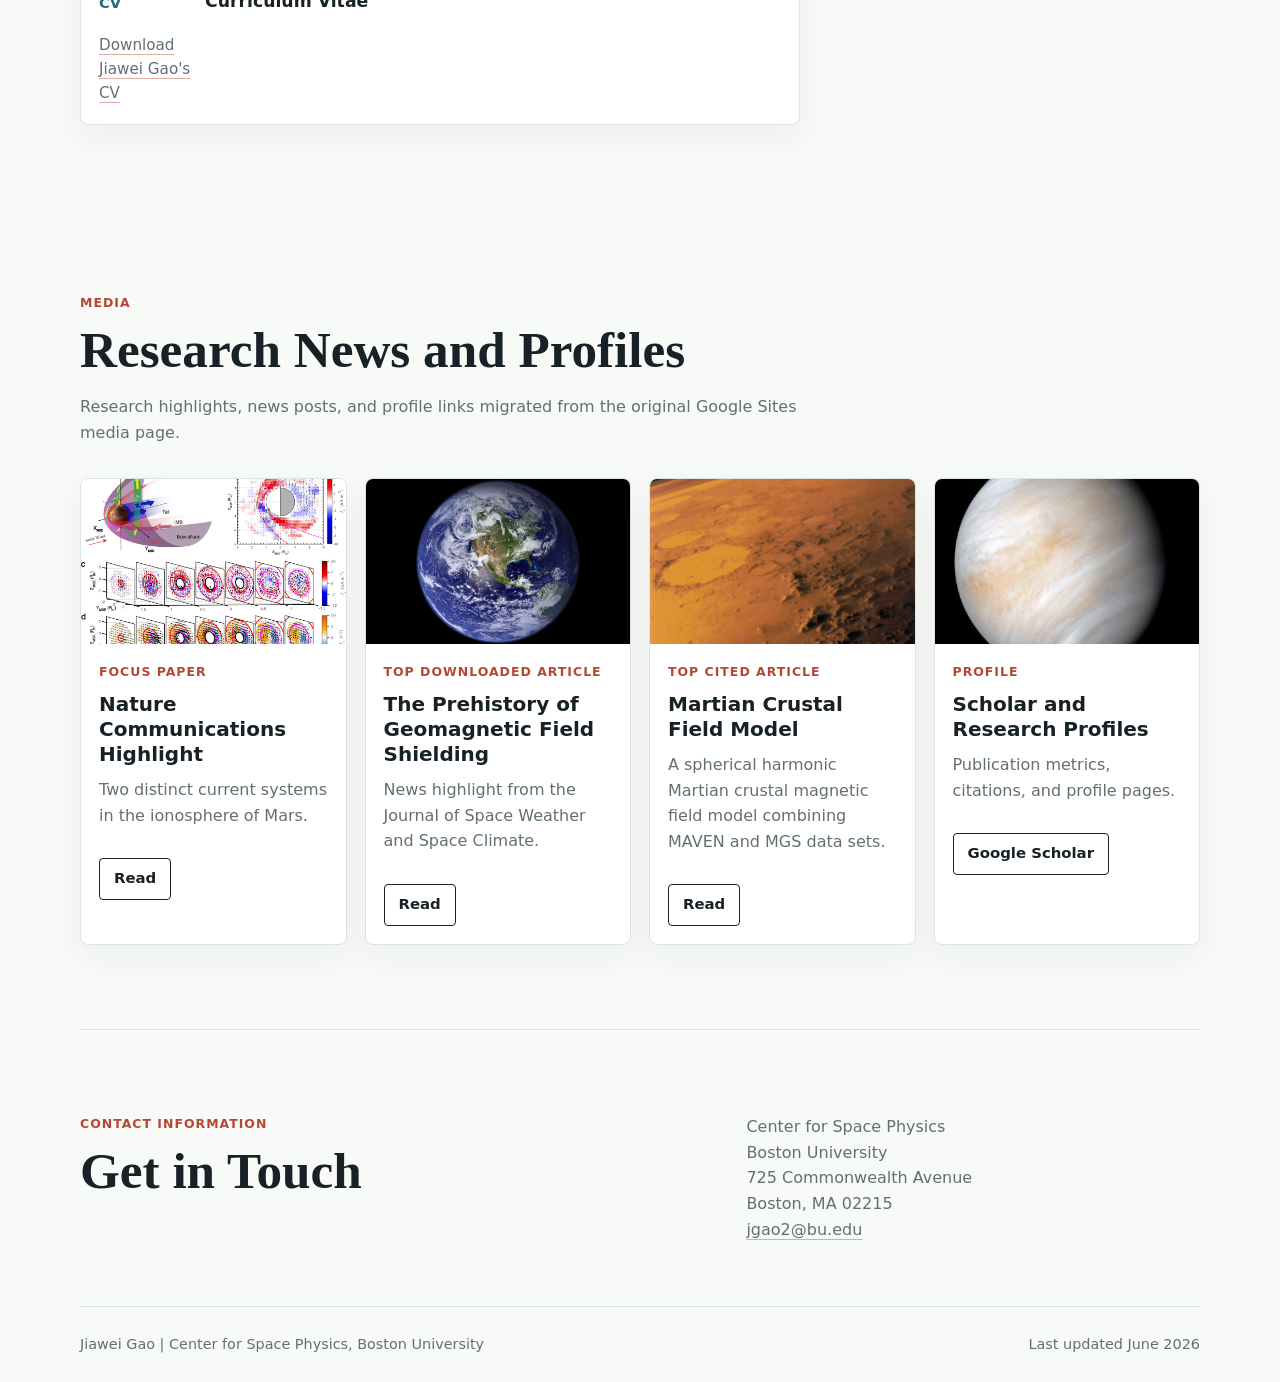
==== commit 041f3e48: "Add name aliases for search discovery" ====
--- a/index.html
+++ b/index.html
@@ -3,21 +3,26 @@
   <head>
     <meta charset="utf-8">
     <meta name="viewport" content="width=device-width, initial-scale=1">
-    <meta name="description" content="Jiawei Gao is a postdoctoral associate at Boston University working on planetary space physics, Martian magnetic field models, ionospheres, and induced magnetospheres.">
+    <meta name="description" content="Jiawei Gao, also searched as Gao Jiawei, gaojiawei, or 高佳维, is a postdoctoral associate at Boston University working on planetary space physics and Martian magnetic field models.">
     <meta name="robots" content="index, follow">
     <link rel="canonical" href="https://gaojiawei321.github.io/">
-    <meta property="og:title" content="Jiawei Gao | Boston University Planetary Space Physics">
-    <meta property="og:description" content="Academic homepage of Jiawei Gao, postdoctoral associate at Boston University, focused on Martian space environments and planetary magnetic field models.">
+    <meta property="og:title" content="Jiawei Gao 高佳维 | Boston University Planetary Space Physics">
+    <meta property="og:description" content="Academic homepage of Jiawei Gao, also searched as Gao Jiawei or gaojiawei, postdoctoral associate at Boston University.">
     <meta property="og:type" content="profile">
     <meta property="og:url" content="https://gaojiawei321.github.io/">
     <meta property="og:image" content="https://gaojiawei321.github.io/assets/images/jiawei-home.png">
-    <title>Jiawei Gao | Boston University Planetary Space Physics</title>
+    <title>Jiawei Gao 高佳维 | Boston University Planetary Space Physics</title>
     <link rel="stylesheet" href="styles.css">
     <script type="application/ld+json">
       {
         "@context": "https://schema.org",
         "@type": "Person",
         "name": "Jiawei Gao",
+        "alternateName": [
+          "Gao Jiawei",
+          "gaojiawei",
+          "高佳维"
+        ],
         "url": "https://gaojiawei321.github.io/",
         "image": "https://gaojiawei321.github.io/assets/images/jiawei-home.png",
         "jobTitle": "Postdoctoral Associate",
@@ -58,7 +63,7 @@
       <section class="hero" aria-labelledby="hero-title">
         <div class="hero-copy">
           <p class="eyebrow">Postdoctoral Associate | Boston University</p>
-          <h1 id="hero-title">Jiawei Gao <span>Gao Jiawei</span></h1>
+          <h1 id="hero-title">Jiawei Gao <span>Gao Jiawei | gaojiawei | 高佳维</span></h1>
           <p class="lead">
             I am a Postdoctoral Associate at the Center for Space Physics, Boston
             University. I mainly work on the Martian space environment, and I love
